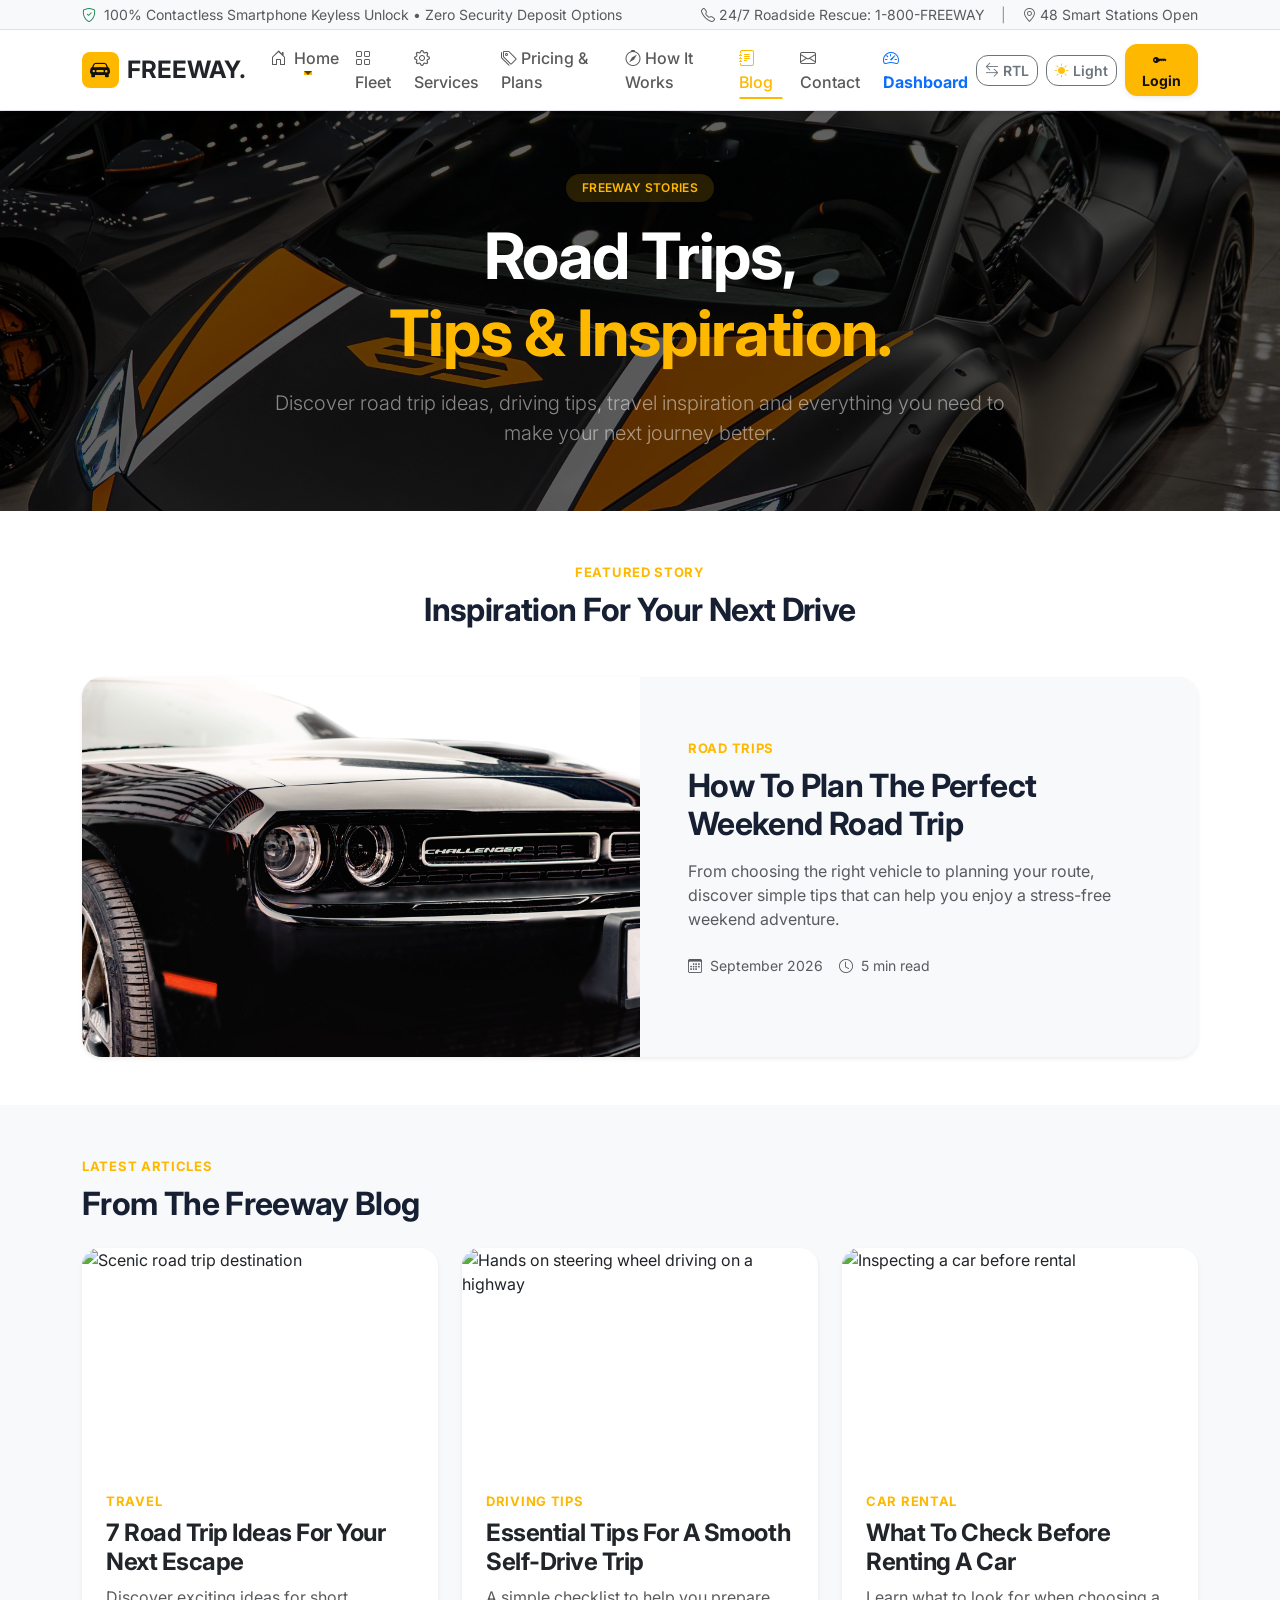
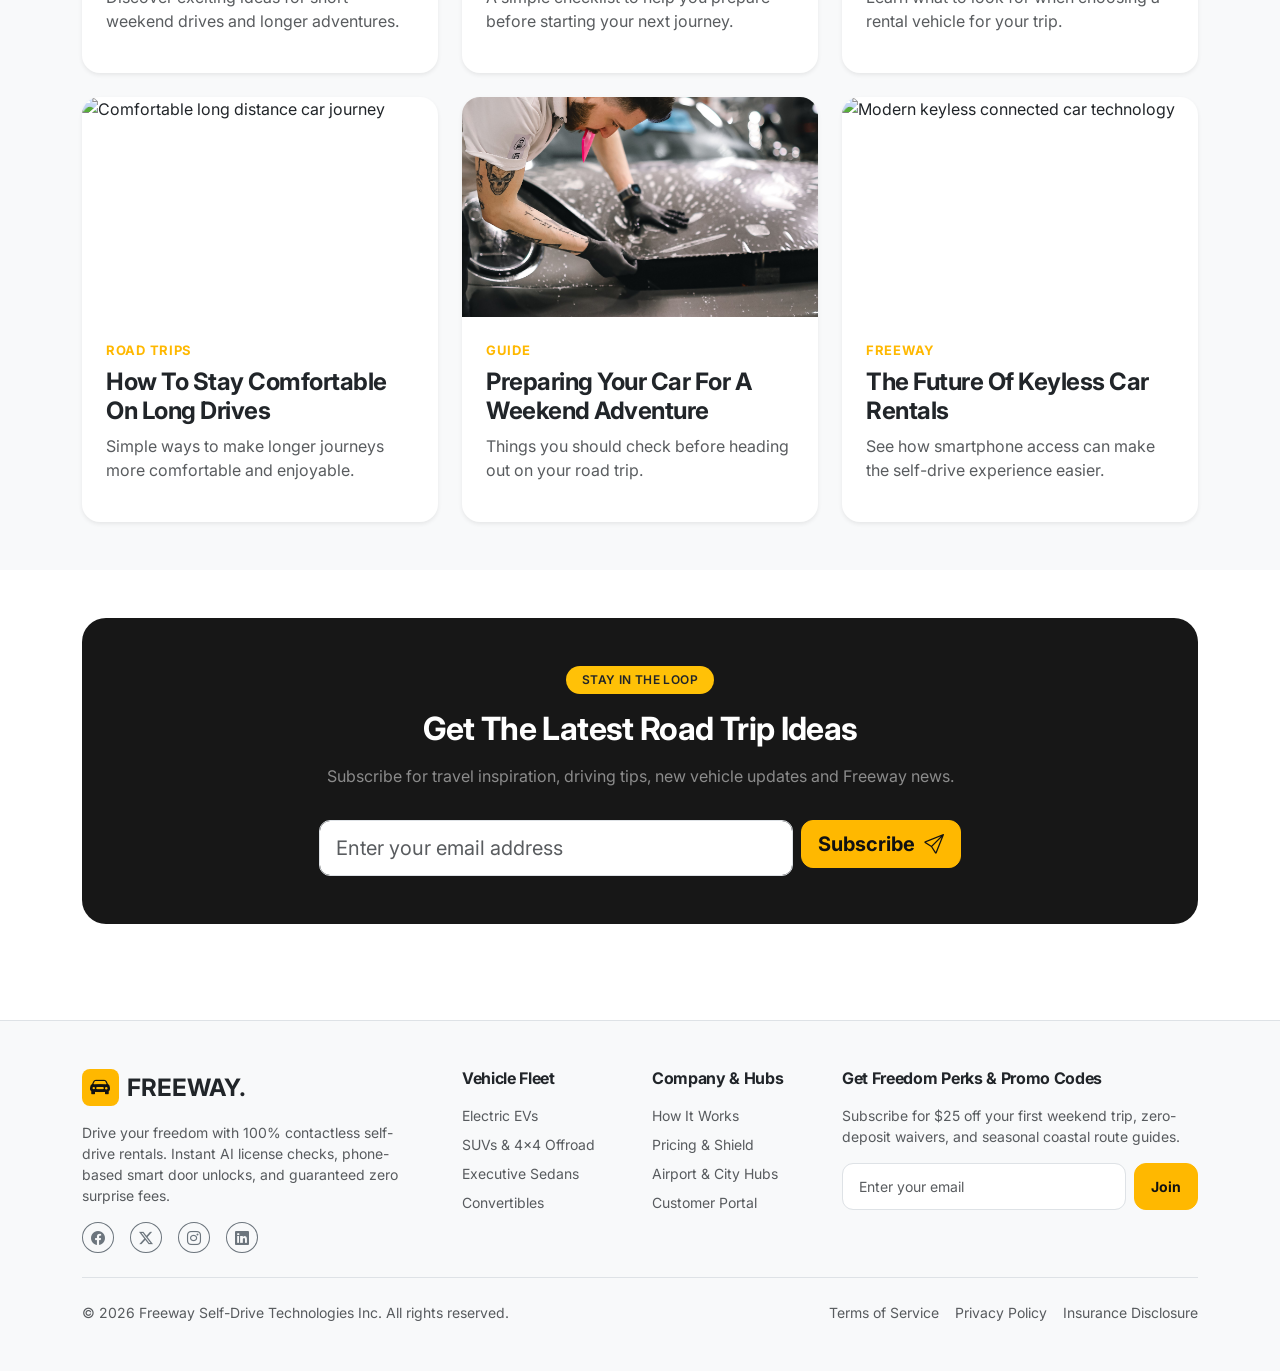
==== blog.html @ f34a93a7 "Update website" ====
<!DOCTYPE html>
<html lang="en" data-bs-theme="light">

<head>

  <meta charset="UTF-8">
  <meta name="viewport" content="width=device-width, initial-scale=1.0">

  <title>Blog - Freeway Self-Drive</title>

  <!-- Bootstrap 5.3.3 -->
  <link
    href="https://cdn.jsdelivr.net/npm/bootstrap@5.3.3/dist/css/bootstrap.min.css"
    rel="stylesheet"
  >
<link
  rel="icon"
  type="image/png"
  href="assets/images/favicon.png"
>
  <!-- Bootstrap Icons -->
  <link
    href="https://cdn.jsdelivr.net/npm/bootstrap-icons@1.11.3/font/bootstrap-icons.css"
    rel="stylesheet"
  >

  <!-- Google Font -->
  <link
    href="https://fonts.googleapis.com/css2?family=Inter:wght@400;500;600;700;800&display=swap"
    rel="stylesheet"
  >

  <!-- Same CSS -->
  <link rel="stylesheet" href="styles.css">

  <style>

    body {
      font-family: 'Inter', sans-serif;
    }

    /* ================= BLOG HERO ================= */

    .blog-hero {
      min-height: 400px;
      display: flex;
      align-items: center;
      position: relative;
      overflow: hidden;
    }

    .blog-hero img {
      position: absolute;
      inset: 0;
      width: 100%;
      height: 100%;
      object-fit: cover;
    }

    .blog-hero-overlay {
      position: absolute;
      inset: 0;
      background: rgba(0, 0, 0, 0.62);
    }

    .blog-hero-content {
      position: relative;
      z-index: 2;
    }

    /* ================= BLOG CARD ================= */

    .blog-card {
      border: 0;
      overflow: hidden;
      transition: all 0.3s ease;
      height: 100%;
    }

    .blog-card:hover {
      transform: translateY(-7px);
    }

    .blog-card img {
      width: 100%;
      height: 230px;
      object-fit: cover;
    }

    .blog-category {
      color: #ffb800;
      font-size: 13px;
      font-weight: 700;
      text-transform: uppercase;
      letter-spacing: 0.7px;
    }

    .blog-read {
      color: #ffb800;
      font-weight: 600;
      text-decoration: none;
    }

    .blog-read:hover {
      color: #d99c00;
    }

    /* ================= FEATURED ================= */

    .featured-blog {
      overflow: hidden;
      border-radius: 20px;
    }

    .featured-blog img {
      width: 100%;
      height: 100%;
      min-height: 380px;
      object-fit: cover;
    }

    /* ================= NEWSLETTER ================= */

    .blog-newsletter {
      border-radius: 24px;
      background: #171717;
      overflow: hidden;
    }

    /* ================= DARK MODE ================= */

    [data-bs-theme="dark"] .blog-card {
      background-color: #1c1c1c;
    }

    [data-bs-theme="dark"] .blog-card .card-title {
      color: #fff;
    }

    /* ================= RESPONSIVE ================= */

    @media (max-width: 1024px) {

      .navbar-expand-lg .navbar-toggler {
        display: block !important;
      }

      .navbar-expand-lg .navbar-collapse {
        display: none !important;
      }

      .navbar-expand-lg .navbar-collapse.show {
        display: block !important;
      }

      .navbar-expand-lg .navbar-toggler-icon {
        display: inline-block !important;
      }

    }

    @media (max-width: 767px) {

      .blog-hero {
        min-height: 350px;
      }

      .blog-hero h1 {
        font-size: 2.3rem;
      }

      .featured-blog img {
        min-height: 250px;
      }

    }

  </style>

</head>


<body>


<!-- =====================================================
     HEADER
===================================================== -->

 <header class="sticky-top shadow-sm border-bottom border-body">
      <!-- Top Micro Bar -->
      <div
        class="bg-body-tertiary border-bottom border-body py-1 small text-body-secondary"
      >
        <div
          class="container d-flex justify-content-between align-items-center"
        >
          <div>
            <i class="bi bi-shield-check text-success me-1"></i>
            <span
              >100% Contactless Smartphone Keyless Unlock • Zero Security
              Deposit Options</span
            >
          </div>
          <div class="d-flex align-items-center gap-3">
            <span
              ><i class="bi bi-telephone me-1"></i>24/7 Roadside Rescue:
              1-800-FREEWAY</span
            >
            <span class="d-none d-md-inline text-body-tertiary">|</span>
            <span class="d-none d-md-inline"
              ><i class="bi bi-geo-alt me-1"></i>48 Smart Stations Open</span
            >
          </div>
        </div>
      </div>

      <!-- Main Navigation Bar -->
      <nav class="navbar navbar-expand-lg bg-body">
        <div class="container">
          <!-- Brand Logo -->
          <a
            class="navbar-brand d-flex align-items-center fw-bold fs-4 text-body"
            href="index.html"
          >
            <span class="badge bg-freeway me-2 p-2 rounded-3">
              <i class="bi bi-car-front-fill fs-5"></i>
            </span>
            <span>FREEWAY<span class="text-freeway">.</span></span>
          </a>

          <!-- Mobile Toggler -->
          <button
            class="navbar-toggler border-0 shadow-none"
            type="button"
            data-bs-toggle="collapse"
            data-bs-target="#navbarMain"
          >
            <span class="navbar-toggler-icon"></span>
          </button>

          <!-- Navbar Links & Controls -->
          <div class="collapse navbar-collapse" id="navbarMain">
            <ul class="navbar-nav mx-auto mb-2 mb-lg-0 fw-medium">
              <li class="nav-item dropdown">
  <a
    class="nav-link dropdown-toggle active"
    href="#"
    id="homeDropdown"
    role="button"
    data-bs-toggle="dropdown"
    aria-expanded="false"
  >
    <i class="bi bi-house-door me-1"></i>
    Home
  </a>

  <ul class="dropdown-menu border-0 shadow-sm" aria-labelledby="homeDropdown">

    <li>
      <a class="dropdown-item active" href="index.html">
        <i class="bi bi-house-door me-2"></i>
        Home 1
      </a>
    </li>

    <li>
      <a class="dropdown-item" href="index2.html">
        <i class="bi bi-house-door-fill me-2"></i>
        Home 2
      </a>
    </li>

  </ul>
</li>
              <li class="nav-item">
                <a class="nav-link" href="fleet.html">
                  <i class="bi bi-grid me-1"></i>Fleet
                </a>
              </li>
              <!-- SERVICES -->
          <li class="nav-item">

            <a
              class="nav-link active"
              href="services.html"
            >
              <i class="bi bi-gear me-1"></i>
              Services
            </a>

          </li>
              <li class="nav-item">
                <a class="nav-link" href="pricing.html">
                  <i class="bi bi-tags me-1"></i>Pricing & Plans
                </a>
              </li>
              <li class="nav-item">
                <a class="nav-link" href="how-it-works.html">
                  <i class="bi bi-compass me-1"></i>How It Works
                </a>
              </li>
                         <!-- BLOG -->

          <li class="nav-item">

            <a
              class="nav-link active"
              href="blog.html"
            >

              <i class="bi bi-journal-text me-1"></i>

              Blog

            </a>

          </li>
              
             <!-- CONTACT -->

          <li class="nav-item">

            <a
              class="nav-link active"
              href="contact.html"
            >

              <i class="bi bi-envelope me-1"></i>

              Contact

            </a>

          </li>
           
              <li class="nav-item">
                <a class="nav-link text-primary fw-bold" href="dashboard.html">
                  <i class="bi bi-speedometer2 me-1"></i>Dashboard
                </a>
              </li>
            </ul>

            <!-- Nav Actions: RTL Toggle, Dark Mode Toggle, Account / Login -->
            <div class="d-flex align-items-center gap-2 mt-2 mt-lg-0">
              <!-- RTL Toggle Button -->
              <button
                id="rtlToggleBtn"
                class="btn btn-outline-secondary btn-sm d-flex align-items-center"
                title="Toggle Right-to-Left Layout"
              >
                <i class="bi bi-arrow-left-right me-1"></i>
                <span id="rtlLabel" class="fw-semibold">RTL</span>
              </button>

              <!-- Dark Mode Toggle Button -->
              <button
                id="themeToggleBtn"
                class="btn btn-outline-secondary btn-sm d-flex align-items-center"
                title="Toggle Dark / Light Theme"
              >
                <i id="themeIcon" class="bi bi-sun-fill text-warning me-1"></i>
                <span id="themeLabel" class="fw-semibold">Light</span>
              </button>

              <!-- Login / Account Dropdown -->
           

              <!-- Instant Book CTA -->
              <a
                href="login.html"
                class="btn btn-freeway btn-sm px-3 shadow-sm d-none d-xl-inline-block"
              >
                <i class="bi bi-key-fill me-1"></i>Login
              </a>
            </div>
          </div>
        </div>
      </nav>
    </header>



<!-- =====================================================
     BLOG HERO
===================================================== -->

<section class="blog-hero">

  <img
    src="assets/images/ki (1).jpg"
    alt="Freeway road trip"
  >

  <div class="blog-hero-overlay"></div>


  <div class="container blog-hero-content">

    <div class="row justify-content-center text-center">

      <div class="col-lg-8">


        <span
          class="badge px-3 py-2 rounded-pill fw-semibold mb-3"
          style="
            background:rgba(255,184,0,0.15);
            color:#ffb800;
          "
        >

          FREEWAY STORIES

        </span>


        <h1 class="display-3 fw-bold text-white mb-3">

          Road Trips,
          <br>

          <span style="color:#ffb800;">
            Tips & Inspiration.
          </span>

        </h1>


        <p class="lead text-white-50 mb-0">

          Discover road trip ideas, driving tips,
          travel inspiration and everything you need
          to make your next journey better.

        </p>

      </div>

    </div>

  </div>

</section>



<!-- =====================================================
     FEATURED ARTICLE
===================================================== -->

<section class="py-5 bg-body">

  <div class="container">

    <div class="text-center mb-5">

      <span class="blog-category">
        FEATURED STORY
      </span>

      <h2 class="fw-bold mt-2">
        Inspiration For Your Next Drive
      </h2>

    </div>


    <div class="featured-blog shadow-sm bg-body-tertiary">

      <div class="row g-0 align-items-center">


        <div class="col-lg-6">

          <img
            src="assets/images/blog (3).jpg"
            alt="Road trip"
          >

        </div>


        <div class="col-lg-6">

          <div class="p-4 p-md-5">

            <span class="blog-category">
              ROAD TRIPS
            </span>


            <h2 class="fw-bold mt-2 mb-3">

              How To Plan The Perfect
              Weekend Road Trip

            </h2>


            <p class="text-body-secondary mb-4">

              From choosing the right vehicle to planning
              your route, discover simple tips that can help
              you enjoy a stress-free weekend adventure.

            </p>


            <div class="d-flex align-items-center gap-3 mb-4">

              <span class="text-body-secondary small">
                <i class="bi bi-calendar3 me-1"></i>
                September 2026
              </span>

              <span class="text-body-secondary small">
                <i class="bi bi-clock me-1"></i>
                5 min read
              </span>

            </div>


           

          </div>

        </div>

      </div>

    </div>

  </div>

</section>



<!-- =====================================================
     BLOG ARTICLES
===================================================== -->

<section class="py-5 bg-body-tertiary">
  <div class="container">

    <div class="d-flex justify-content-between align-items-end mb-4">
      <div>
        <span class="blog-category">
          LATEST ARTICLES
        </span>
        <h2 class="fw-bold mt-2 mb-0">
          From The Freeway Blog
        </h2>
      </div>
    </div>

    <div class="row g-4">

      <!-- ARTICLE 1: Road Trip Ideas -->
      <div class="col-md-6 col-lg-4">
        <article class="card blog-card shadow-sm h-100 border-0">
          <img
            src="https://images.unsplash.com/photo-1469854523086-cc02fe5d8800?auto=format&fit=crop&w=800&h=500&q=80"
            alt="Scenic road trip destination"
            class="card-img-top"
            style="height: 220px; object-fit: cover;"
          >
          <div class="card-body p-4 d-flex flex-column">
            <span class="blog-category">
              TRAVEL
            </span>
            <h4 class="card-title fw-bold mt-2">
              7 Road Trip Ideas For Your Next Escape
            </h4>
            <p class="text-body-secondary flex-grow-1">
              Discover exciting ideas for short weekend drives and longer adventures.
            </p>
            <!-- <a href="#" class="blog-read">
              Read Article
              <i class="bi bi-arrow-right ms-1"></i>
            </a> -->
          </div>
        </article>
      </div>

      <!-- ARTICLE 2: Driving Tips -->
      <div class="col-md-6 col-lg-4">
        <article class="card blog-card shadow-sm h-100 border-0">
          <img
            src="https://images.unsplash.com/photo-1449965408869-eaa3f722e40d?auto=format&fit=crop&w=800&h=500&q=80"
            alt="Hands on steering wheel driving on a highway"
            class="card-img-top"
            style="height: 220px; object-fit: cover;"
          >
          <div class="card-body p-4 d-flex flex-column">
            <span class="blog-category">
              DRIVING TIPS
            </span>
            <h4 class="card-title fw-bold mt-2">
              Essential Tips For A Smooth Self-Drive Trip
            </h4>
            <p class="text-body-secondary flex-grow-1">
              A simple checklist to help you prepare before starting your next journey.
            </p>
           
          </div>
        </article>
      </div>

      <!-- ARTICLE 3: Car Rental Checklist -->
      <div class="col-md-6 col-lg-4">
        <article class="card blog-card shadow-sm h-100 border-0">
          <img
            src="https://images.unsplash.com/photo-1563720223185-11003d516935?auto=format&fit=crop&w=800&h=500&q=80"
            alt="Inspecting a car before rental"
            class="card-img-top"
            style="height: 220px; object-fit: cover;"
          >
          <div class="card-body p-4 d-flex flex-column">
            <span class="blog-category">
              CAR RENTAL
            </span>
            <h4 class="card-title fw-bold mt-2">
              What To Check Before Renting A Car
            </h4>
            <p class="text-body-secondary flex-grow-1">
              Learn what to look for when choosing a rental vehicle for your trip.
            </p>
           
          </div>
        </article>
      </div>

      <!-- ARTICLE 4: Long Drive Comfort -->
      <div class="col-md-6 col-lg-4">
        <article class="card blog-card shadow-sm h-100 border-0">
          <img
            src="https://images.unsplash.com/photo-1506015391300-4802dc74de2e?auto=format&fit=crop&w=800&h=500&q=80"
            alt="Comfortable long distance car journey"
            class="card-img-top"
            style="height: 220px; object-fit: cover;"
          >
          <div class="card-body p-4 d-flex flex-column">
            <span class="blog-category">
              ROAD TRIPS
            </span>
            <h4 class="card-title fw-bold mt-2">
              How To Stay Comfortable On Long Drives
            </h4>
            <p class="text-body-secondary flex-grow-1">
              Simple ways to make longer journeys more comfortable and enjoyable.
            </p>
           
          </div>
        </article>
      </div>

      <!-- ARTICLE 5: Weekend Adventure Prep -->
      <div class="col-md-6 col-lg-4">
        <article class="card blog-card shadow-sm h-100 border-0">
          <img
            src="assets/images/car pre (2).jpg"
            alt="Preparing and packing car for road trip"
            class="card-img-top"
            style="height: 220px; object-fit: cover;"
          >
          <div class="card-body p-4 d-flex flex-column">
            <span class="blog-category">
              GUIDE
            </span>
            <h4 class="card-title fw-bold mt-2">
              Preparing Your Car For A Weekend Adventure
            </h4>
            <p class="text-body-secondary flex-grow-1">
              Things you should check before heading out on your road trip.
            </p>
            
          </div>
        </article>
      </div>

      <!-- ARTICLE 6: Keyless Smartphone Unlock -->
      <div class="col-md-6 col-lg-4">
        <article class="card blog-card shadow-sm h-100 border-0">
          <img
            src="https://images.unsplash.com/photo-1558981806-ec527fa84c39?auto=format&fit=crop&w=800&h=500&q=80"
            alt="Modern keyless connected car technology"
            class="card-img-top"
            style="height: 220px; object-fit: cover;"
          >
          <div class="card-body p-4 d-flex flex-column">
            <span class="blog-category">
              FREEWAY
            </span>
            <h4 class="card-title fw-bold mt-2">
              The Future Of Keyless Car Rentals
            </h4>
            <p class="text-body-secondary flex-grow-1">
              See how smartphone access can make the self-drive experience easier.
            </p>
          
          </div>
        </article>
      </div>

    </div>
  </div>
</section>



<!-- =====================================================
     NEWSLETTER
===================================================== -->

<section class="py-5 bg-body">

  <div class="container">

    <div class="blog-newsletter p-4 p-md-5 text-center">

      <span
        class="badge bg-warning text-dark px-3 py-2 rounded-pill fw-semibold mb-3"
      >
        STAY IN THE LOOP
      </span>


      <h2 class="fw-bold text-white mb-3">

        Get The Latest Road Trip Ideas

      </h2>


      <p class="text-white-50 mx-auto mb-4"
         style="max-width:650px;">

        Subscribe for travel inspiration, driving tips,
        new vehicle updates and Freeway news.

      </p>


      <form
        class="row g-2 justify-content-center"
        style="max-width:650px; margin:auto;"
      >

        <div class="col-md">

          <input
            type="email"
            class="form-control form-control-lg"
            placeholder="Enter your email address"
            required
          >

        </div>


        <div class="col-md-auto">

          <button
            type="submit"
            class="btn btn-freeway btn-lg w-100"
          >

            Subscribe

            <i class="bi bi-send ms-1"></i>

          </button>

        </div>

      </form>

    </div>

  </div>

</section>



<!-- =====================================================
     FOOTER
===================================================== -->

 <footer class="bg-body-tertiary text-body border-top border-body py-5 mt-5">
      <div class="container">
        <div class="row g-4">
          <div class="col-lg-4">
            <a
              class="d-flex align-items-center fw-bold fs-4 text-body text-decoration-none mb-3"
              href="index.html"
            >
              <span class="badge bg-freeway me-2 p-2 rounded-3">
                <i class="bi bi-car-front-fill fs-5"></i>
              </span>
              <span>FREEWAY<span class="text-freeway">.</span></span>
            </a>
            <p class="small text-body-secondary pe-lg-4">
              Drive your freedom with 100% contactless self-drive rentals.
              Instant AI license checks, phone-based smart door unlocks, and
              guaranteed zero surprise fees.
            </p>
            <div class="d-flex gap-3">
              <a
                href="#"
                class="btn btn-sm btn-outline-secondary rounded-circle"
                ><i class="bi bi-facebook"></i
              ></a>
              <a
                href="#"
                class="btn btn-sm btn-outline-secondary rounded-circle"
                ><i class="bi bi-twitter-x"></i
              ></a>
              <a
                href="#"
                class="btn btn-sm btn-outline-secondary rounded-circle"
                ><i class="bi bi-instagram"></i
              ></a>
              <a
                href="#"
                class="btn btn-sm btn-outline-secondary rounded-circle"
                ><i class="bi bi-linkedin"></i
              ></a>
            </div>
          </div>

          <div class="col-6 col-md-3 col-lg-2">
            <h6 class="fw-bold text-body mb-3">Vehicle Fleet</h6>
            <ul
              class="list-unstyled small text-body-secondary d-flex flex-column gap-2"
            >
              <li>
                <a
                  href="fleet.html?category=Electric"
                  class="text-body-secondary text-decoration-none"
                  >Electric EVs</a
                >
              </li>
              <li>
                <a
                  href="fleet.html?category=SUV"
                  class="text-body-secondary text-decoration-none"
                  >SUVs & 4x4 Offroad</a
                >
              </li>
              <li>
                <a
                  href="fleet.html?category=Sedan"
                  class="text-body-secondary text-decoration-none"
                  >Executive Sedans</a
                >
              </li>
              <li>
                <a
                  href="fleet.html?category=Convertible"
                  class="text-body-secondary text-decoration-none"
                  >Convertibles</a
                >
              </li>
            </ul>
          </div>

          <div class="col-6 col-md-3 col-lg-2">
            <h6 class="fw-bold text-body mb-3">Company & Hubs</h6>
            <ul
              class="list-unstyled small text-body-secondary d-flex flex-column gap-2"
            >
              <li>
                <a
                  href="how-it-works.html"
                  class="text-body-secondary text-decoration-none"
                  >How It Works</a
                >
              </li>
              <li>
                <a
                  href="pricing.html"
                  class="text-body-secondary text-decoration-none"
                  >Pricing & Shield</a
                >
              </li>
              <li>
                <a
                  href="locations.html"
                  class="text-body-secondary text-decoration-none"
                  >Airport & City Hubs</a
                >
              </li>
              <li>
                <a
                  href="dashboard.html"
                  class="text-body-secondary text-decoration-none"
                  >Customer Portal</a
                >
              </li>
            </ul>
          </div>

          <div class="col-md-6 col-lg-4">
            <h6 class="fw-bold text-body mb-3">
              Get Freedom Perks & Promo Codes
            </h6>
            <p class="small text-body-secondary">
              Subscribe for $25 off your first weekend trip, zero-deposit
              waivers, and seasonal coastal route guides.
            </p>
            <form
              class="d-flex gap-2"
              onsubmit="
                event.preventDefault();
                showToast(
                  'Subscribed! $25 promo code sent to your email.',
                  'success',
                );
              "
            >
              <input
                type="email"
                class="form-control form-control-sm bg-body text-body border-body"
                placeholder="Enter your email"
                required
              />
              <button type="submit" class="btn btn-freeway btn-sm px-3">
                Join
              </button>
            </form>
          </div>
        </div>

        <div
          class="d-flex flex-wrap justify-content-between align-items-center pt-4 mt-4 border-top border-body small text-body-secondary"
        >
          <div>
            &copy; 2026 Freeway Self-Drive Technologies Inc. All rights
            reserved.
          </div>
          <div class="d-flex gap-3 mt-2 mt-sm-0">
            <a href="#" class="text-body-secondary text-decoration-none"
              >Terms of Service</a
            >
            <a href="#" class="text-body-secondary text-decoration-none"
              >Privacy Policy</a
            >
            <a href="#" class="text-body-secondary text-decoration-none"
              >Insurance Disclosure</a
            >
          </div>
        </div>
      </div>
    </footer>



<!-- =====================================================
     BOOTSTRAP JS
===================================================== -->

<script
  src="https://cdn.jsdelivr.net/npm/bootstrap@5.3.3/dist/js/bootstrap.bundle.min.js"
></script>


<!-- SAME JS -->

<script src="app.js"></script>


</body>

</html>
---- styles.css ----
/* =========================================================
   FREEWAY - GLOBAL PREMIUM WEBSITE STYLE
========================================================= */

:root {
    --freeway-yellow: #ffb800;
    --freeway-yellow-dark: #e5a600;

    --freeway-dark: #111827;
    --freeway-dark-2: #172033;

    --freeway-gray: #667085;
    --freeway-light: #f6f7f9;

    --freeway-radius: 18px;
    --freeway-transition: all .3s ease;
}


/* =========================================================
   BODY
========================================================= */

body {
    font-family: inherit;
    background: #ffffff;
    color: #172033;
    overflow-x: hidden;
}


/* =========================================================
   HEADINGS
========================================================= */

h1,
h2,
h3,
h4,
h5,
h6 {
    letter-spacing: -0.02em;
}


/* =========================================================
   GLOBAL LINKS
========================================================= */

a {
    transition: var(--freeway-transition);
}


/* =========================================================
   BUTTONS
========================================================= */

.btn {
    border-radius: 12px;
    font-weight: 600;
    transition: var(--freeway-transition);
}

.btn-freeway {
    background: var(--freeway-yellow) !important;
    color: #111111 !important;
    border: 1px solid var(--freeway-yellow) !important;
    font-weight: 700 !important;
}

.btn-freeway i {
    color: #111111 !important;
}

.btn-freeway:hover {
    background: var(--freeway-yellow-dark) !important;
    border-color: var(--freeway-yellow-dark) !important;
    color: #111111 !important;
    transform: translateY(-2px);
    box-shadow: 0 10px 25px rgba(255, 184, 0, .25) !important;
}


/* =========================================================
   NAVBAR
========================================================= */

.navbar {
    transition: var(--freeway-transition);
}

.navbar .nav-link {
    font-weight: 500;
    position: relative;
}

.navbar .nav-link::after {
    content: "";
    position: absolute;
    left: 50%;
    bottom: 3px;

    width: 0;
    height: 2px;

    background: var(--freeway-yellow);

    transform: translateX(-50%);
    transition: width .3s ease;
}

.navbar .nav-link:hover::after,
.navbar .nav-link.active::after {
    width: 70%;
}

.navbar .nav-link:hover,
.navbar .nav-link.active {
    color: var(--freeway-yellow) !important;
}


/* =========================================================
   HERO
========================================================= */

.hero-banner,
.page-header-banner {
    position: relative;
    overflow: hidden;
}

.hero-banner::after,
.page-header-banner::after {
    content: "";
    position: absolute;

    width: 350px;
    height: 350px;

    border-radius: 50%;

    background: rgba(255, 184, 0, .08);

    top: -180px;
    right: -100px;

    pointer-events: none;
}


/* =========================================================
   PAGE HEADER
========================================================= */

.page-header-banner {
    padding-top: 80px !important;
    padding-bottom: 80px !important;
}

.page-header-banner h1 {
    position: relative;
    z-index: 2;
}

.page-header-banner p {
    position: relative;
    z-index: 2;
}


/* =========================================================
   SECTION SPACING
========================================================= */

section {
    position: relative;
}

.container {
    position: relative;
}


/* =========================================================
   PREMIUM CARDS
========================================================= */

.card {
    border-radius: var(--freeway-radius);
    transition: var(--freeway-transition);
}

.hover-lift {
    transition: var(--freeway-transition);
}

.hover-lift:hover {
    transform: translateY(-8px);
    box-shadow:
        0 18px 40px rgba(0, 0, 0, .10) !important;
}


/* =========================================================
   VEHICLE / PRODUCT CARDS
========================================================= */

.vehicle-card,
.car-card,
.product-card {
    overflow: hidden;
    border-radius: 18px;
}

.vehicle-card img,
.car-card img,
.product-card img {
    transition: transform .5s ease;
}

.vehicle-card:hover img,
.car-card:hover img,
.product-card:hover img {
    transform: scale(1.06);
}


/* =========================================================
   IMAGE CONTAINERS
========================================================= */

.image-wrapper {
    overflow: hidden;
    border-radius: 18px;
}

.image-wrapper img {
    transition: transform .5s ease;
}

.image-wrapper:hover img {
    transform: scale(1.04);
}


/* =========================================================
   BADGES
========================================================= */

.badge {
    letter-spacing: .03em;
}

.bg-freeway {
    background: var(--freeway-yellow) !important;
    color: #111111 !important;
}


/* =========================================================
   FORM CONTROLS
========================================================= */

.form-control,
.form-select {
    border-radius: 11px;
    padding: .75rem 1rem;

    transition: var(--freeway-transition);
}

.form-control:focus,
.form-select:focus {
    border-color: var(--freeway-yellow) !important;

    box-shadow:
        0 0 0 .2rem rgba(255, 184, 0, .15) !important;
}


/* =========================================================
   TABLES
========================================================= */

.table {
    border-radius: 14px;
    overflow: hidden;
}

.table tbody tr {
    transition: background .2s ease;
}

.table tbody tr:hover {
    background: rgba(255, 184, 0, .06);
}


/* =========================================================
   ICON CIRCLES
========================================================= */

.icon-circle {
    width: 55px;
    height: 55px;

    border-radius: 50%;

    display: flex;
    align-items: center;
    justify-content: center;

    background: rgba(255, 184, 0, .12);

    color: var(--freeway-yellow);

    font-size: 1.4rem;

    transition: var(--freeway-transition);
}

.card:hover .icon-circle {
    background: var(--freeway-yellow);
    color: #111111;
    transform: rotate(-5deg) scale(1.05);
}


/* =========================================================
   PRICING CARDS
========================================================= */

.pricing-card {
    transition: var(--freeway-transition);
    border-radius: 20px;
}

.pricing-card:hover {
    transform: translateY(-8px);
    box-shadow:
        0 20px 45px rgba(0, 0, 0, .12);
}

.pricing-card.featured {
    border: 2px solid var(--freeway-yellow) !important;
    position: relative;
}


/* =========================================================
   CTA SECTIONS
========================================================= */

.cta-section {
    position: relative;
    overflow: hidden;
    border-radius: 24px;
}

.cta-section::before {
    content: "";

    position: absolute;

    width: 300px;
    height: 300px;

    border-radius: 50%;

    background: rgba(255, 184, 0, .12);

    right: -100px;
    top: -120px;
}


/* =========================================================
   FOOTER
========================================================= */

footer {
    position: relative;
}

footer a {
    transition: var(--freeway-transition);
}

footer a:hover {
    color: var(--freeway-yellow) !important;
    padding-left: 3px;
}


/* =========================================================
   SCROLL REVEAL
========================================================= */

.reveal {
    opacity: 0;
    transform: translateY(25px);
    transition:
        opacity .7s ease,
        transform .7s ease;
}

.reveal.show {
    opacity: 1;
    transform: translateY(0);
}


/* =========================================================
   SIMPLE FADE ANIMATION
========================================================= */

.fade-up {
    animation: fadeUp .7s ease both;
}

@keyframes fadeUp {

    from {
        opacity: 0;
        transform: translateY(20px);
    }

    to {
        opacity: 1;
        transform: translateY(0);
    }

}


/* =========================================================
   DARK MODE
========================================================= */

[data-bs-theme="dark"] body,
.dark-mode body,
body.dark,
[data-theme="dark"] body {
    background: #0b0f14;
    color: #f5f7fa;
}


/* Cards */

[data-bs-theme="dark"] .card,
.dark-mode .card,
body.dark .card,
[data-theme="dark"] .card {
    background: #171c23;
    border-color: #303741;
    color: #ffffff;
}


/* Card text */

[data-bs-theme="dark"] .card .text-muted,
.dark-mode .card .text-muted,
body.dark .card .text-muted,
[data-theme="dark"] .card .text-muted {
    color: #aeb6c1 !important;
}


/* Secondary text */

[data-bs-theme="dark"] .text-body-secondary,
.dark-mode .text-body-secondary,
body.dark .text-body-secondary,
[data-theme="dark"] .text-body-secondary {
    color: #b8c0ca !important;
}


/* Form */

[data-bs-theme="dark"] .form-control,
[data-bs-theme="dark"] .form-select,
.dark-mode .form-control,
.dark-mode .form-select,
body.dark .form-control,
body.dark .form-select,
[data-theme="dark"] .form-control,
[data-theme="dark"] .form-select {

    background: #11161c !important;
    color: #ffffff !important;
    border-color: #3b434d !important;
}


/* Input placeholder */

[data-bs-theme="dark"] .form-control::placeholder,
.dark-mode .form-control::placeholder,
body.dark .form-control::placeholder,
[data-theme="dark"] .form-control::placeholder {
    color: #89929d !important;
}


/* Dark hover cards */

[data-bs-theme="dark"] .hover-lift:hover,
.dark-mode .hover-lift:hover,
body.dark .hover-lift:hover,
[data-theme="dark"] .hover-lift:hover {

    box-shadow:
        0 20px 45px rgba(0,0,0,.4) !important;
}


/* Dark table */

[data-bs-theme="dark"] .table,
.dark-mode .table,
body.dark .table,
[data-theme="dark"] .table {

    --bs-table-bg: #171c23;
    --bs-table-color: #ffffff;
}


/* =========================================================
   SCROLLBAR
========================================================= */

::-webkit-scrollbar {
    width: 8px;
}

::-webkit-scrollbar-thumb {
    background: #9da3aa;
    border-radius: 20px;
}

::-webkit-scrollbar-thumb:hover {
    background: var(--freeway-yellow);
}


/* =========================================================
   MOBILE
========================================================= */

@media (max-width: 767px) {

    .page-header-banner {
        padding-top: 60px !important;
        padding-bottom: 60px !important;
    }

    .card {
        border-radius: 16px;
    }

    .btn {
        border-radius: 10px;
    }

}


/* =========================================================
   REDUCE MOTION
========================================================= */

@media (prefers-reduced-motion: reduce) {

    *,
    *::before,
    *::after {
        animation-duration: .01ms !important;
        animation-iteration-count: 1 !important;
        transition-duration: .01ms !important;
    }

}

/* =========================================
   FLEET GRID - 360px RESPONSIVE FIX
========================================= */

@media (max-width: 400px) {

  /* Grid row spacing */
  .fleet-grid,
  .fleet-grid .row {
    margin-left: 0 !important;
    margin-right: 0 !important;
  }

  /* Make each vehicle card full width */
  .fleet-grid .col,
  .fleet-grid [class*="col-"] {
    width: 100% !important;
    flex: 0 0 100% !important;
    max-width: 100% !important;
    padding-left: 8px !important;
    padding-right: 8px !important;
  }

  /* Card alignment */
  .fleet-grid .card {
    width: 100% !important;
    margin-left: auto !important;
    margin-right: auto !important;
  }

}
/* =====================================================
   FREEWAY - COMMON PAGE LEFT ALIGNMENT
   Keeps all pages aligned to the same container edge
===================================================== */

/* Main Bootstrap container alignment */
.container {
  width: 100%;
  margin-left: auto;
  margin-right: auto;
}

/* Keep consistent horizontal spacing */
@media (min-width: 1200px) {
  .container {
    max-width: 1140px;
  }
}

@media (min-width: 1400px) {
  .container {
    max-width: 1320px;
  }
}


/* =====================================================
   SECTIONS
===================================================== */

section > .container,
main > .container,
.page-header-banner > .container {
  padding-left: 12px;
  padding-right: 12px;
}


/* =====================================================
   ROW ALIGNMENT
===================================================== */

.container > .row {
  margin-left: -12px;
  margin-right: -12px;
}


/* =====================================================
   REMOVE UNNECESSARY LEFT OFFSETS
===================================================== */

section .container .row {
  transform: none !important;
}


/* =====================================================
   COMMON CONTENT BLOCKS
===================================================== */

.page-header-banner .container,
.services-hero .container,
.fleet-hero .container,
.contact-section .container {
  margin-left: auto;
  margin-right: auto;
}


/* =====================================================
   MOBILE
===================================================== */

@media (max-width: 768px) {

  .container {
    padding-left: 12px;
    padding-right: 12px;
  }

  section > .container,
  main > .container,
  .page-header-banner > .container {
    padding-left: 12px;
    padding-right: 12px;
  }

}


/* =====================================================
   SMALL MOBILE - 360px
===================================================== */

@media (max-width: 400px) {

  .container {
    padding-left: 12px !important;
    padding-right: 12px !important;
  }

  section > .container,
  main > .container,
  .page-header-banner > .container {
    padding-left: 12px !important;
    padding-right: 12px !important;
  }

}
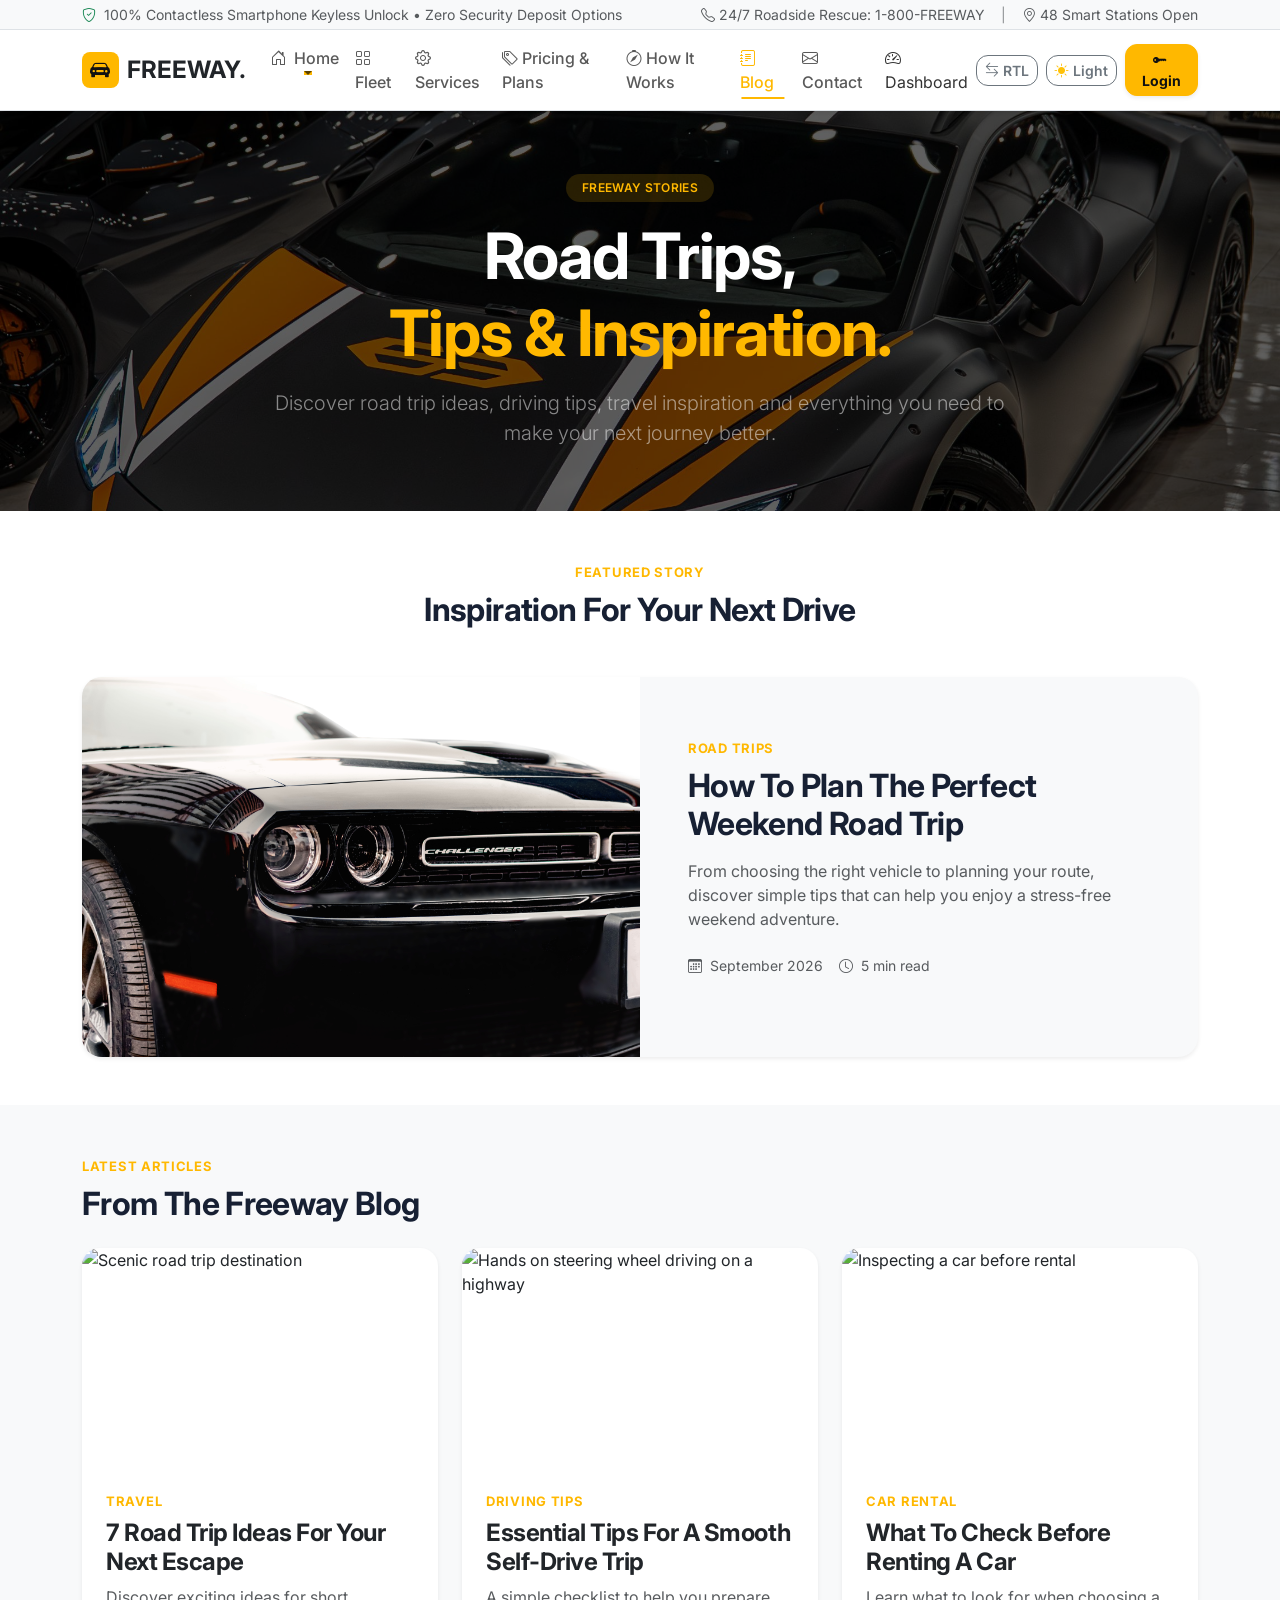
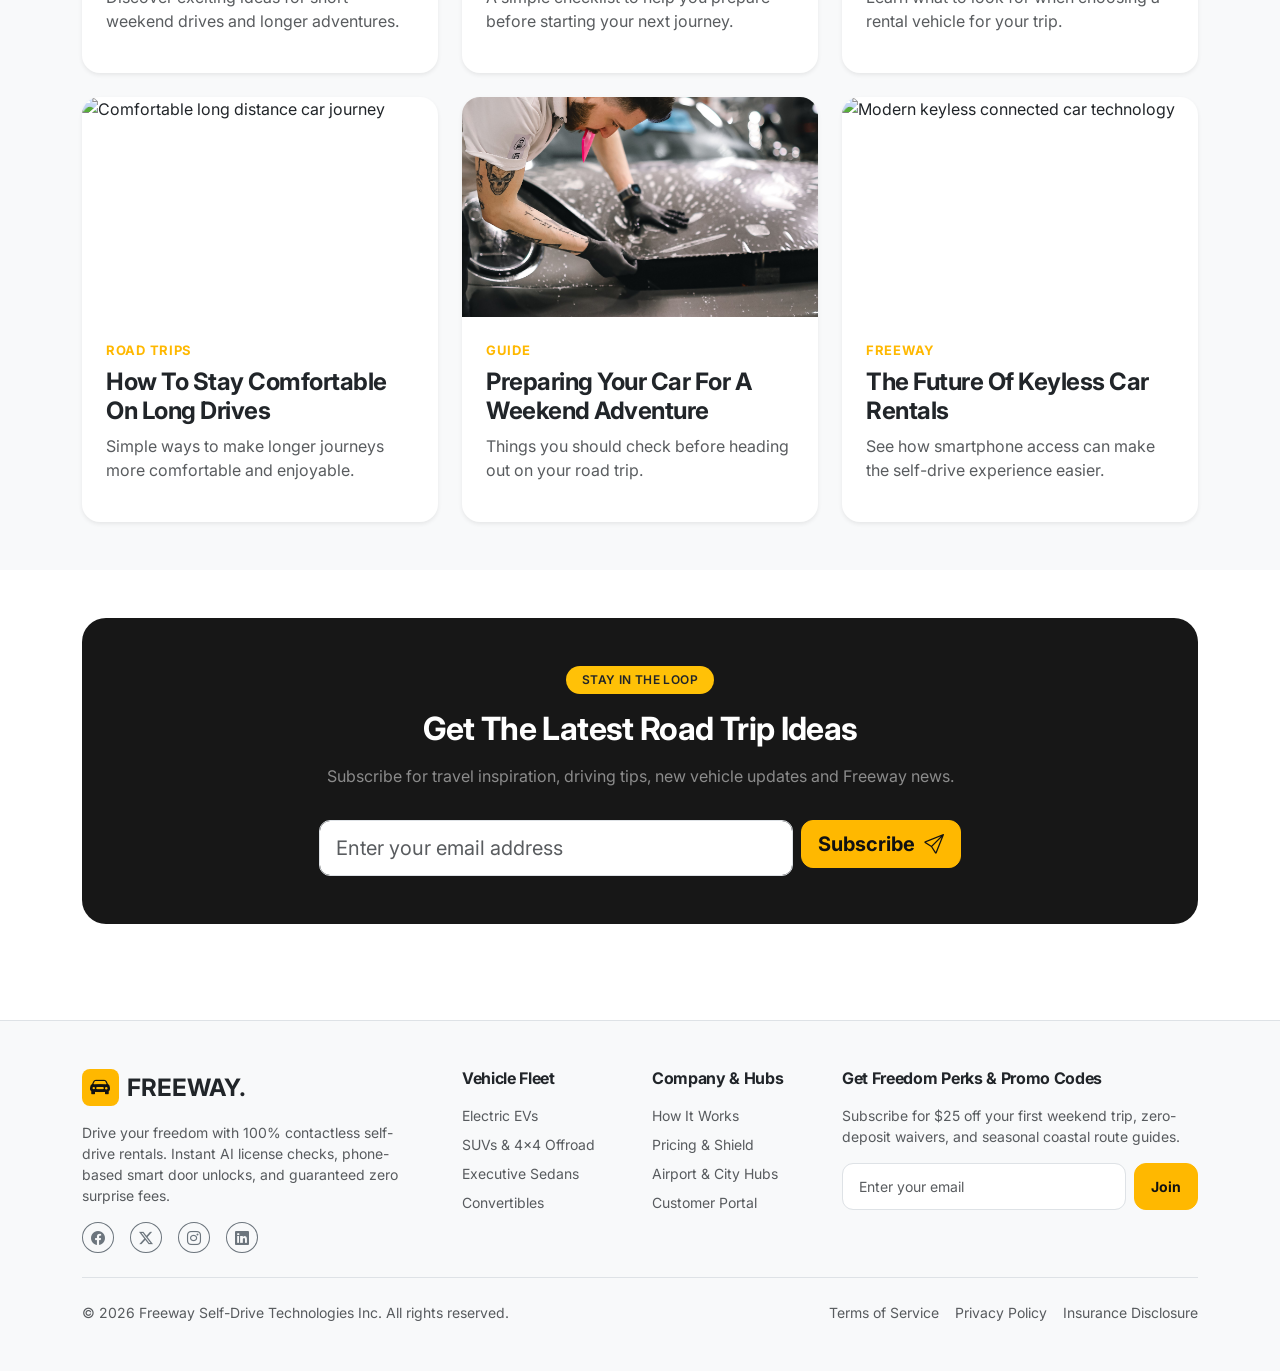
==== commit 0a6a0bad: "Update website" ====
--- a/blog.html
+++ b/blog.html
@@ -334,11 +334,55 @@
 
           </li>
            
-              <li class="nav-item">
-                <a class="nav-link text-primary fw-bold" href="dashboard.html">
-                  <i class="bi bi-speedometer2 me-1"></i>Dashboard
-                </a>
-              </li>
+                   <li class="nav-item">
+    <a class="nav-link dashboard-nav-link" href="dashboard.html">
+        <i class="bi bi-speedometer2 me-1"></i>Dashboard
+    </a>
+</li>
+              <style>
+/* =====================================================
+   DASHBOARD NAVBAR - SAME STYLE AS OTHER NAV ITEMS
+===================================================== */
+
+.dashboard-nav-link {
+    color: #d6d6d6 !important;
+    font-weight: 400 !important;
+    transition: all 0.3s ease;
+}
+
+/* Hover */
+.dashboard-nav-link:hover {
+    color: #ffbd00 !important;
+}
+
+/* Dashboard active page */
+.dashboard-nav-link.active,
+body.dashboard-page .dashboard-nav-link {
+    color: #ffbd00 !important;
+    font-weight: 500 !important;
+}
+
+/* Icon */
+.dashboard-nav-link i {
+    color: inherit;
+}
+
+/* Underline for active Dashboard */
+body.dashboard-page .dashboard-nav-link {
+    position: relative;
+}
+
+body.dashboard-page .dashboard-nav-link::after {
+    content: "";
+    position: absolute;
+    left: 0;
+    right: 0;
+    bottom: -9px;
+    height: 2px;
+    background: #ffbd00;
+    border-radius: 2px;
+}
+</style>
             </ul>
 
             <!-- Nav Actions: RTL Toggle, Dark Mode Toggle, Account / Login -->
--- a/styles.css
+++ b/styles.css
@@ -730,6 +730,138 @@
   }
 
 }
-
-
-
+/* =====================================================
+   DASHBOARD NAVBAR - LIGHT & DARK MODE
+===================================================== */
+
+/* Default Dashboard */
+.dashboard-nav-link {
+    color: #333 !important;
+    font-weight: 500 !important;
+    transition: all 0.3s ease;
+}
+
+/* Dashboard icon */
+.dashboard-nav-link i {
+    color: inherit !important;
+}
+
+/* Hover */
+.dashboard-nav-link:hover {
+    color: #ffb900 !important;
+}
+
+/* Active Dashboard */
+body.dashboard-page .dashboard-nav-link {
+    color: #ffb900 !important;
+    font-weight: 600 !important;
+    position: relative;
+}
+
+/* Active underline */
+body.dashboard-page .dashboard-nav-link::after {
+    content: "";
+    position: absolute;
+    left: 0;
+    right: 0;
+    bottom: -9px;
+    height: 2px;
+    background: #ffb900;
+    border-radius: 2px;
+}
+
+
+/* =====================================================
+   DARK MODE
+===================================================== */
+
+.dark-mode .dashboard-nav-link,
+[data-theme="dark"] .dashboard-nav-link {
+    color: #d6d6d6 !important;
+}
+
+.dark-mode .dashboard-nav-link:hover,
+[data-theme="dark"] .dashboard-nav-link:hover {
+    color: #ffb900 !important;
+}
+
+.dark-mode body.dashboard-page .dashboard-nav-link,
+[data-theme="dark"] body.dashboard-page .dashboard-nav-link {
+    color: #ffb900 !important;
+}
+/* =====================================================
+   DASHBOARD NAVBAR FIX
+===================================================== */
+
+/* LIGHT MODE */
+.navbar .dashboard-nav-link {
+    color: #333333 !important;
+    opacity: 1 !important;
+    visibility: visible !important;
+    font-weight: 400 !important;
+}
+
+.navbar .dashboard-nav-link i {
+    color: #333333 !important;
+}
+
+/* Hover */
+.navbar .dashboard-nav-link:hover {
+    color: #ffb900 !important;
+}
+
+.navbar .dashboard-nav-link:hover i {
+    color: #ffb900 !important;
+}
+
+/* =====================================================
+   ACTIVE DASHBOARD
+===================================================== */
+
+body.dashboard-page .navbar .dashboard-nav-link {
+    color: #ffb900 !important;
+    font-weight: 500 !important;
+}
+
+body.dashboard-page .navbar .dashboard-nav-link i {
+    color: #ffb900 !important;
+}
+
+/* Active underline */
+body.dashboard-page .navbar .dashboard-nav-link::after {
+    content: "";
+    position: absolute;
+    left: 0;
+    right: 0;
+    bottom: -8px;
+    height: 2px;
+    background: #ffb900;
+    border-radius: 2px;
+}
+
+
+/* =====================================================
+   DARK MODE
+===================================================== */
+
+.dark-mode .navbar .dashboard-nav-link,
+[data-theme="dark"] .navbar .dashboard-nav-link {
+    color: #d8d8d8 !important;
+    opacity: 1 !important;
+}
+
+.dark-mode .navbar .dashboard-nav-link i,
+[data-theme="dark"] .navbar .dashboard-nav-link i {
+    color: #d8d8d8 !important;
+}
+
+.dark-mode .navbar .dashboard-nav-link:hover,
+[data-theme="dark"] .navbar .dashboard-nav-link:hover {
+    color: #ffb900 !important;
+}
+
+.dark-mode .navbar .dashboard-nav-link:hover i,
+[data-theme="dark"] .navbar .dashboard-nav-link:hover i {
+    color: #ffb900 !important;
+}
+
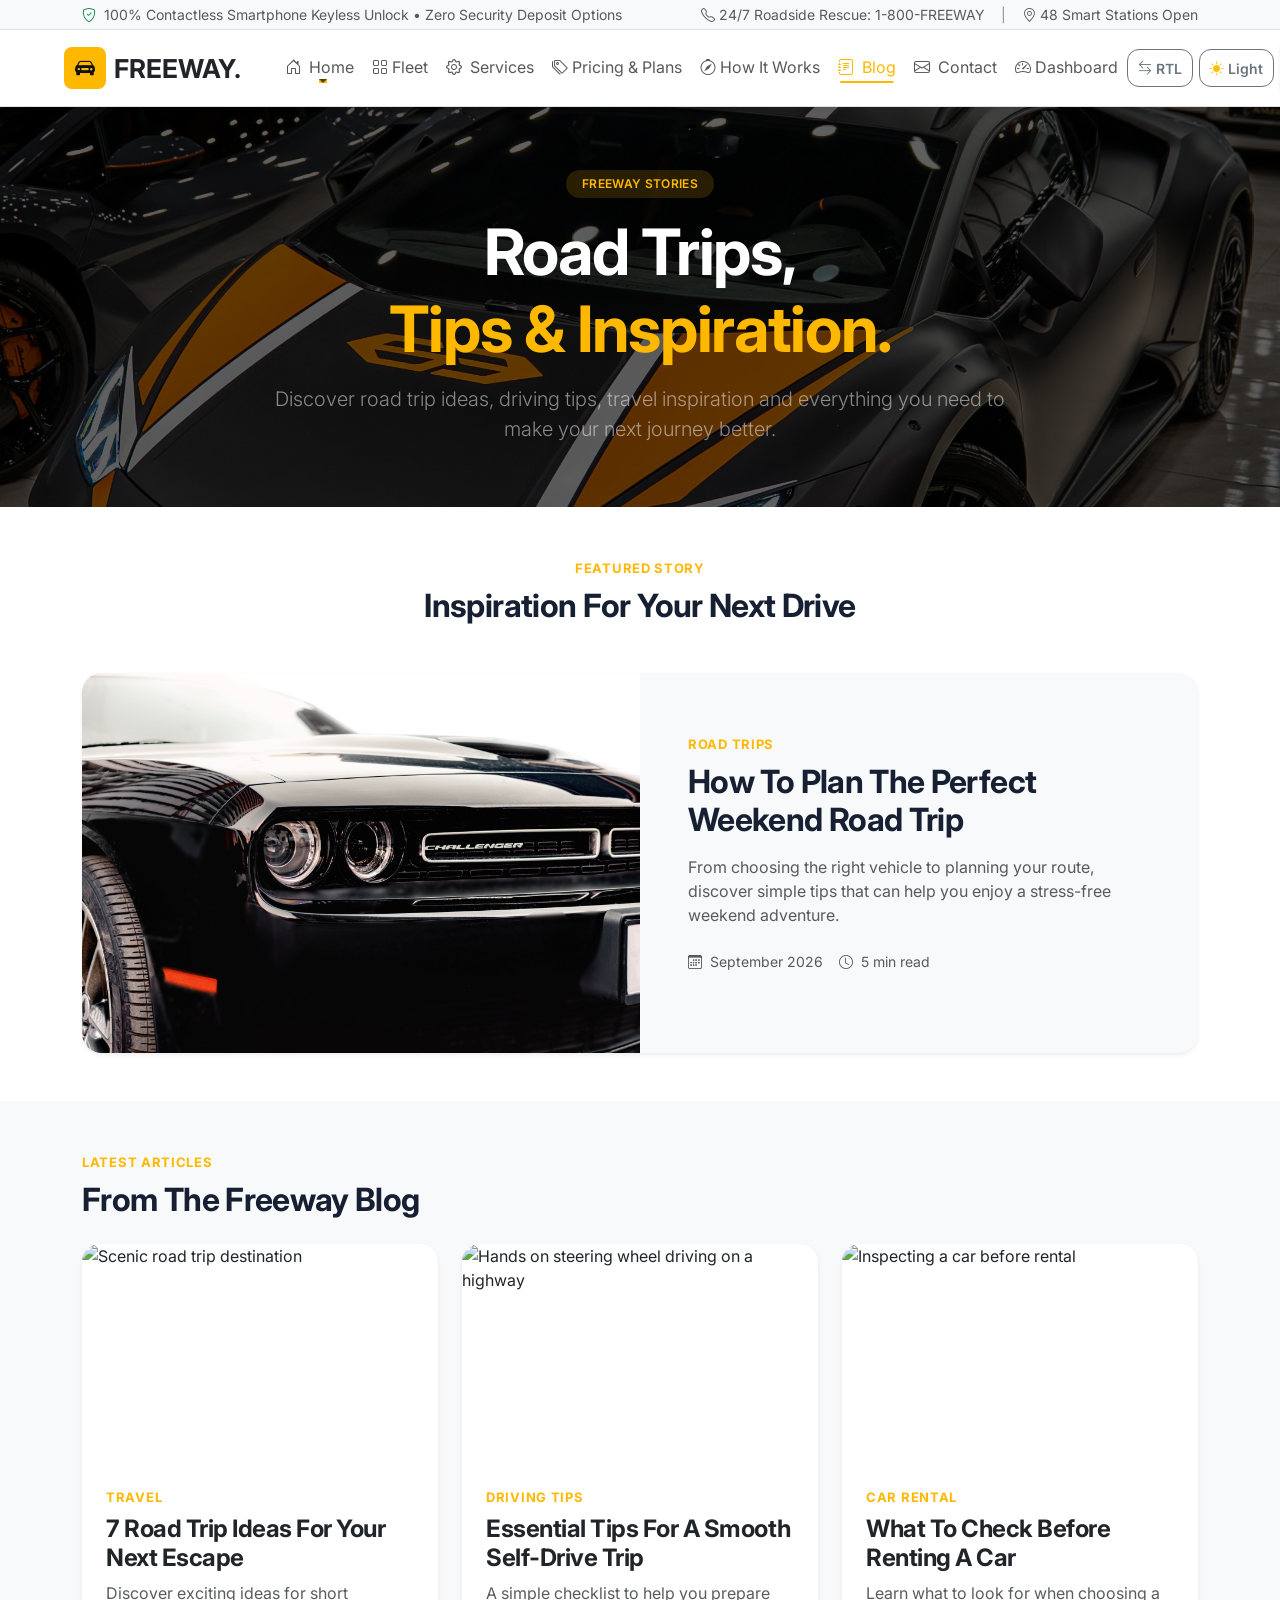
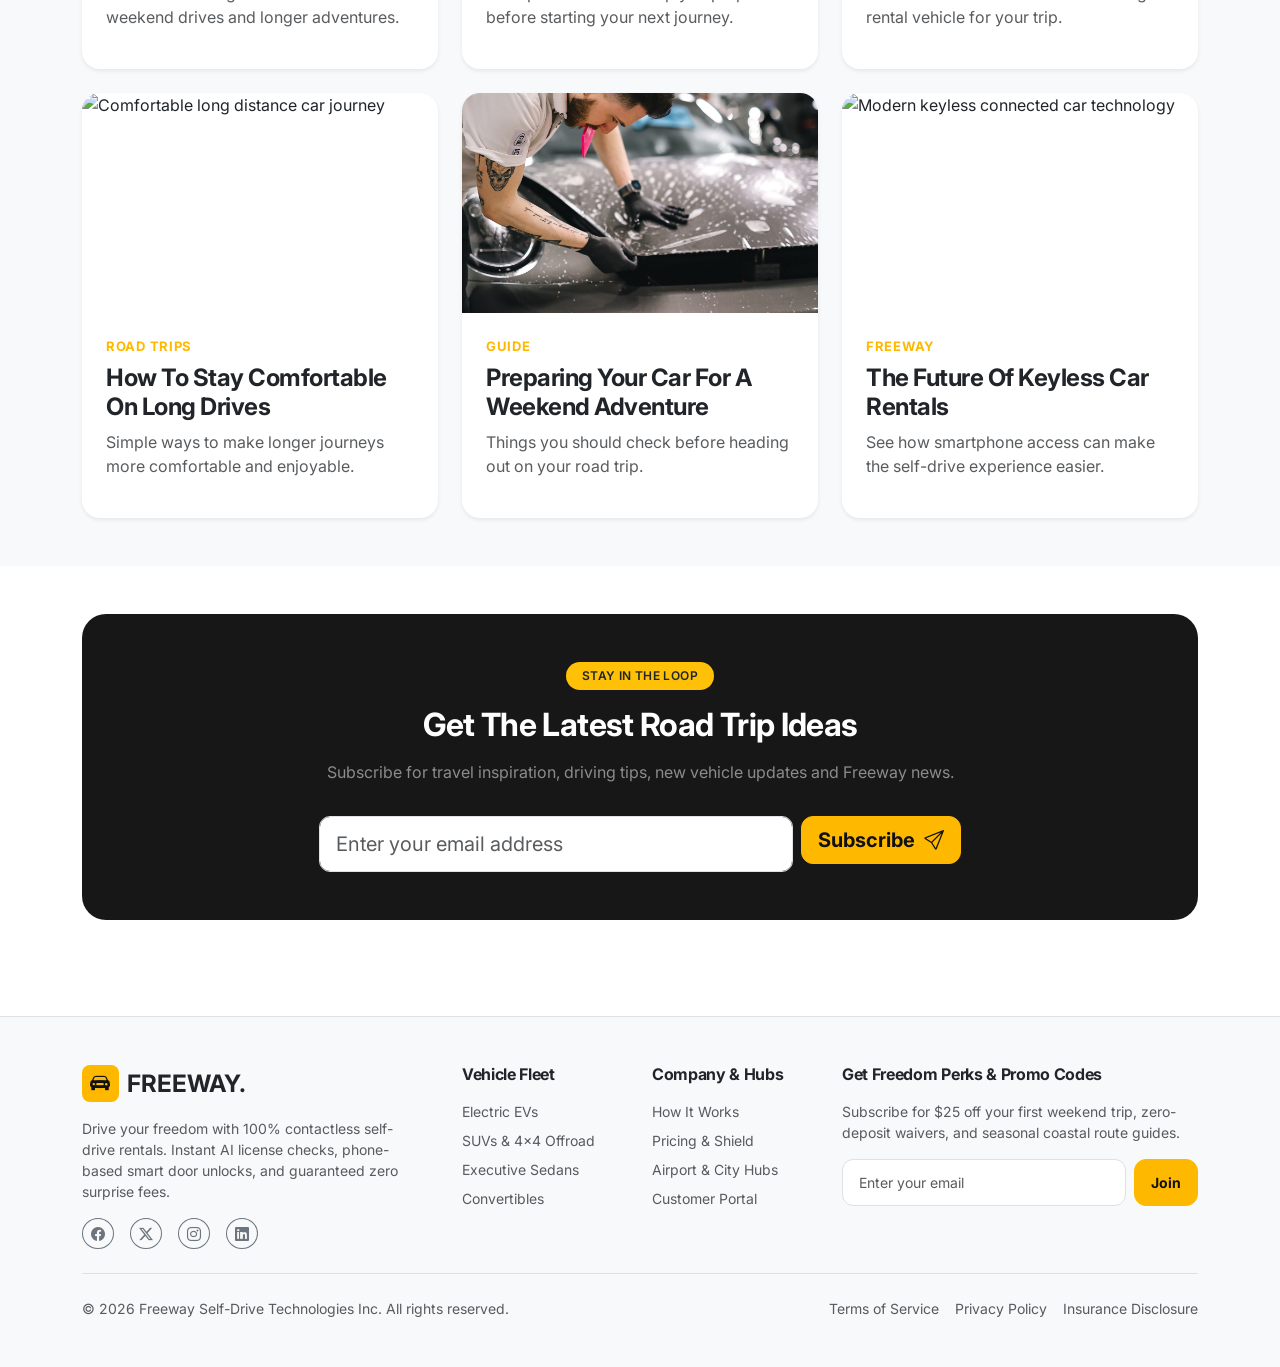
==== commit ab9ac8dd: "Update website" ====
--- a/blog.html
+++ b/blog.html
@@ -339,50 +339,7 @@
         <i class="bi bi-speedometer2 me-1"></i>Dashboard
     </a>
 </li>
-              <style>
-/* =====================================================
-   DASHBOARD NAVBAR - SAME STYLE AS OTHER NAV ITEMS
-===================================================== */
-
-.dashboard-nav-link {
-    color: #d6d6d6 !important;
-    font-weight: 400 !important;
-    transition: all 0.3s ease;
-}
-
-/* Hover */
-.dashboard-nav-link:hover {
-    color: #ffbd00 !important;
-}
-
-/* Dashboard active page */
-.dashboard-nav-link.active,
-body.dashboard-page .dashboard-nav-link {
-    color: #ffbd00 !important;
-    font-weight: 500 !important;
-}
-
-/* Icon */
-.dashboard-nav-link i {
-    color: inherit;
-}
-
-/* Underline for active Dashboard */
-body.dashboard-page .dashboard-nav-link {
-    position: relative;
-}
-
-body.dashboard-page .dashboard-nav-link::after {
-    content: "";
-    position: absolute;
-    left: 0;
-    right: 0;
-    bottom: -9px;
-    height: 2px;
-    background: #ffbd00;
-    border-radius: 2px;
-}
-</style>
+ 
             </ul>
 
             <!-- Nav Actions: RTL Toggle, Dark Mode Toggle, Account / Login -->
--- a/styles.css
+++ b/styles.css
@@ -731,137 +731,147 @@
 
 }
 /* =====================================================
-   DASHBOARD NAVBAR - LIGHT & DARK MODE
-===================================================== */
-
-/* Default Dashboard */
-.dashboard-nav-link {
-    color: #333 !important;
-    font-weight: 500 !important;
-    transition: all 0.3s ease;
-}
-
-/* Dashboard icon */
-.dashboard-nav-link i {
-    color: inherit !important;
-}
-
-/* Hover */
-.dashboard-nav-link:hover {
-    color: #ffb900 !important;
-}
-
-/* Active Dashboard */
-body.dashboard-page .dashboard-nav-link {
-    color: #ffb900 !important;
-    font-weight: 600 !important;
-    position: relative;
-}
-
-/* Active underline */
-body.dashboard-page .dashboard-nav-link::after {
-    content: "";
-    position: absolute;
-    left: 0;
-    right: 0;
-    bottom: -9px;
-    height: 2px;
-    background: #ffb900;
-    border-radius: 2px;
-}
-
-
-/* =====================================================
-   DARK MODE
-===================================================== */
-
-.dark-mode .dashboard-nav-link,
-[data-theme="dark"] .dashboard-nav-link {
-    color: #d6d6d6 !important;
-}
-
-.dark-mode .dashboard-nav-link:hover,
-[data-theme="dark"] .dashboard-nav-link:hover {
-    color: #ffb900 !important;
-}
-
-.dark-mode body.dashboard-page .dashboard-nav-link,
-[data-theme="dark"] body.dashboard-page .dashboard-nav-link {
-    color: #ffb900 !important;
-}
-/* =====================================================
-   DASHBOARD NAVBAR FIX
-===================================================== */
-
-/* LIGHT MODE */
-.navbar .dashboard-nav-link {
-    color: #333333 !important;
-    opacity: 1 !important;
-    visibility: visible !important;
+   FREEWAY NAVBAR - SMALL TEXT & COMPACT SPACING
+===================================================== */
+
+.navbar {
+    min-height: 72px;
+    padding: 8px 0 !important;
+}
+
+/* Main container */
+.navbar .container {
+    max-width: 100%;
+    padding-left: 4rem;
+    padding-right: 4rem;
+}
+
+/* Logo */
+.navbar-brand {
+    font-size: 26px !important;
+    margin-right: 35px !important;
+    white-space: nowrap;
+}
+
+/* Logo icon */
+.navbar-brand .badge {
+    width: 42px;
+    height: 42px;
+    display: inline-flex;
+    align-items: center;
+    justify-content: center;
+}
+
+/* Navigation */
+.navbar-nav {
+    align-items: center;
+    gap: 0 !important;
+}
+
+/* Menu text */
+.navbar-nav .nav-link {
+    font-size: 16px !important;
     font-weight: 400 !important;
-}
-
-.navbar .dashboard-nav-link i {
-    color: #333333 !important;
-}
-
-/* Hover */
-.navbar .dashboard-nav-link:hover {
-    color: #ffb900 !important;
-}
-
-.navbar .dashboard-nav-link:hover i {
-    color: #ffb900 !important;
-}
-
-/* =====================================================
-   ACTIVE DASHBOARD
-===================================================== */
-
-body.dashboard-page .navbar .dashboard-nav-link {
-    color: #ffb900 !important;
-    font-weight: 500 !important;
-}
-
-body.dashboard-page .navbar .dashboard-nav-link i {
-    color: #ffb900 !important;
-}
-
-/* Active underline */
-body.dashboard-page .navbar .dashboard-nav-link::after {
-    content: "";
-    position: absolute;
-    left: 0;
-    right: 0;
-    bottom: -8px;
-    height: 2px;
-    background: #ffb900;
-    border-radius: 2px;
-}
-
-
-/* =====================================================
-   DARK MODE
-===================================================== */
-
-.dark-mode .navbar .dashboard-nav-link,
-[data-theme="dark"] .navbar .dashboard-nav-link {
-    color: #d8d8d8 !important;
-    opacity: 1 !important;
-}
-
-.dark-mode .navbar .dashboard-nav-link i,
-[data-theme="dark"] .navbar .dashboard-nav-link i {
-    color: #d8d8d8 !important;
-}
-
-.dark-mode .navbar .dashboard-nav-link:hover,
-[data-theme="dark"] .navbar .dashboard-nav-link:hover {
-    color: #ffb900 !important;
-}
-
-.dark-mode .navbar .dashboard-nav-link:hover i,
-[data-theme="dark"] .navbar .dashboard-nav-link:hover i {
-    color: #ffb900 !important;
-}
-
+    padding: 8px 9px !important;
+    white-space: nowrap;
+    line-height: 1.2;
+}
+
+/* Menu icons */
+.navbar-nav .nav-link i {
+    font-size: 16px !important;
+    margin-right: 4px !important;
+}
+
+/* Dropdown arrow */
+.navbar-nav .dropdown-toggle::after {
+    margin-left: 3px;
+}
+
+/* Right-side controls */
+.navbar .d-flex.align-items-center.gap-2 {
+    gap: 6px !important;
+}
+
+/* RTL + Light buttons */
+#rtlToggleBtn,
+#themeToggleBtn {
+    font-size: 14px !important;
+    padding: 7px 10px !important;
+    min-height: 38px;
+}
+
+/* Login */
+.navbar .btn-freeway {
+    font-size: 14px !important;
+    padding: 8px 16px !important;
+    min-height: 38px;
+}
+
+
+/* =====================================================
+   1200px AND BELOW
+===================================================== */
+
+@media (max-width: 1200px) {
+
+    .navbar .container {
+        padding-left: 2rem;
+        padding-right: 2rem;
+    }
+
+    .navbar-brand {
+        font-size: 24px !important;
+        margin-right: 20px !important;
+    }
+
+    .navbar-nav .nav-link {
+        font-size: 15px !important;
+        padding-left: 6px !important;
+        padding-right: 6px !important;
+    }
+
+    .navbar-nav .nav-link i {
+        font-size: 15px !important;
+    }
+
+}
+
+
+/* =====================================================
+   TABLET / MOBILE
+===================================================== */
+
+@media (max-width: 991.98px) {
+
+    .navbar {
+        min-height: 68px;
+    }
+
+    .navbar .container {
+        padding-left: 1rem;
+        padding-right: 1rem;
+    }
+
+    .navbar-brand {
+        font-size: 23px !important;
+        margin-right: 0 !important;
+    }
+
+    .navbar-brand .badge {
+        width: 40px;
+        height: 40px;
+    }
+
+    .navbar-collapse {
+        margin-top: 10px;
+    }
+
+    .navbar-nav .nav-link {
+        font-size: 16px !important;
+        padding: 9px 10px !important;
+    }
+
+}
+
+
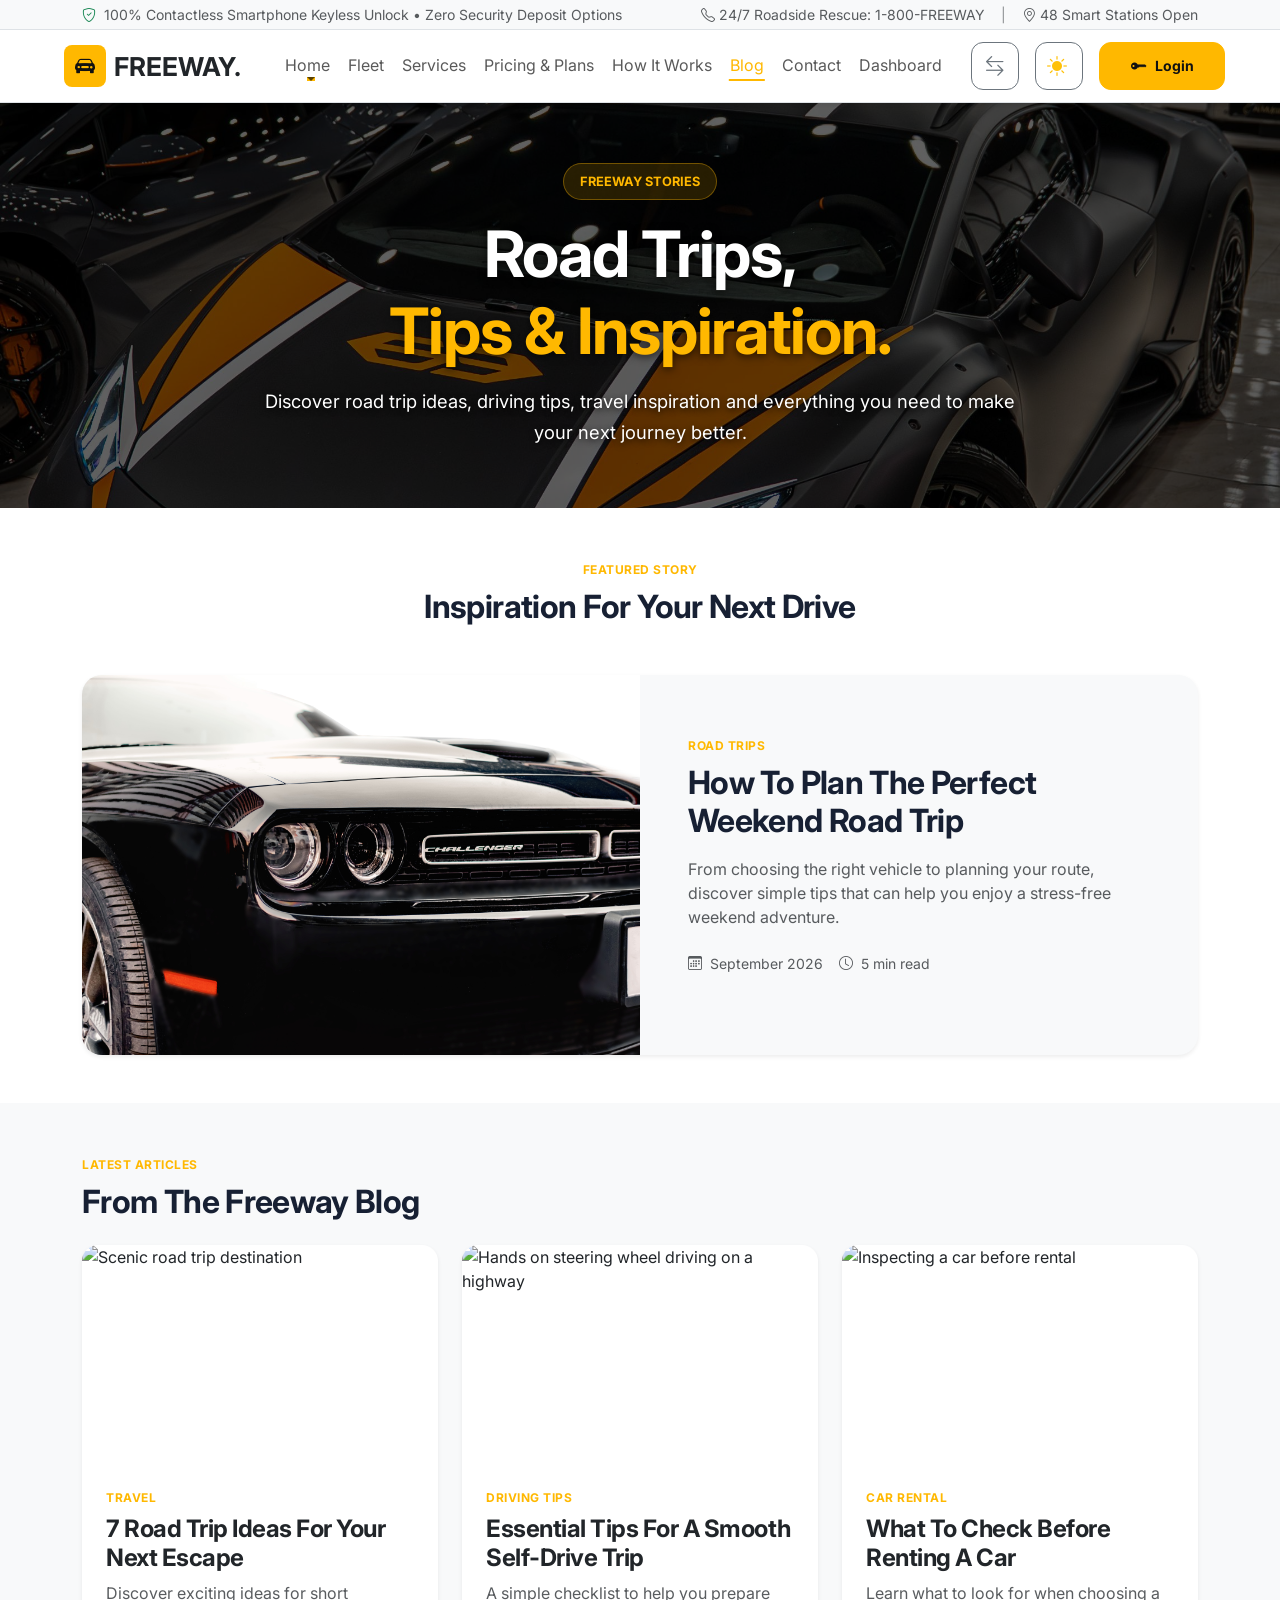
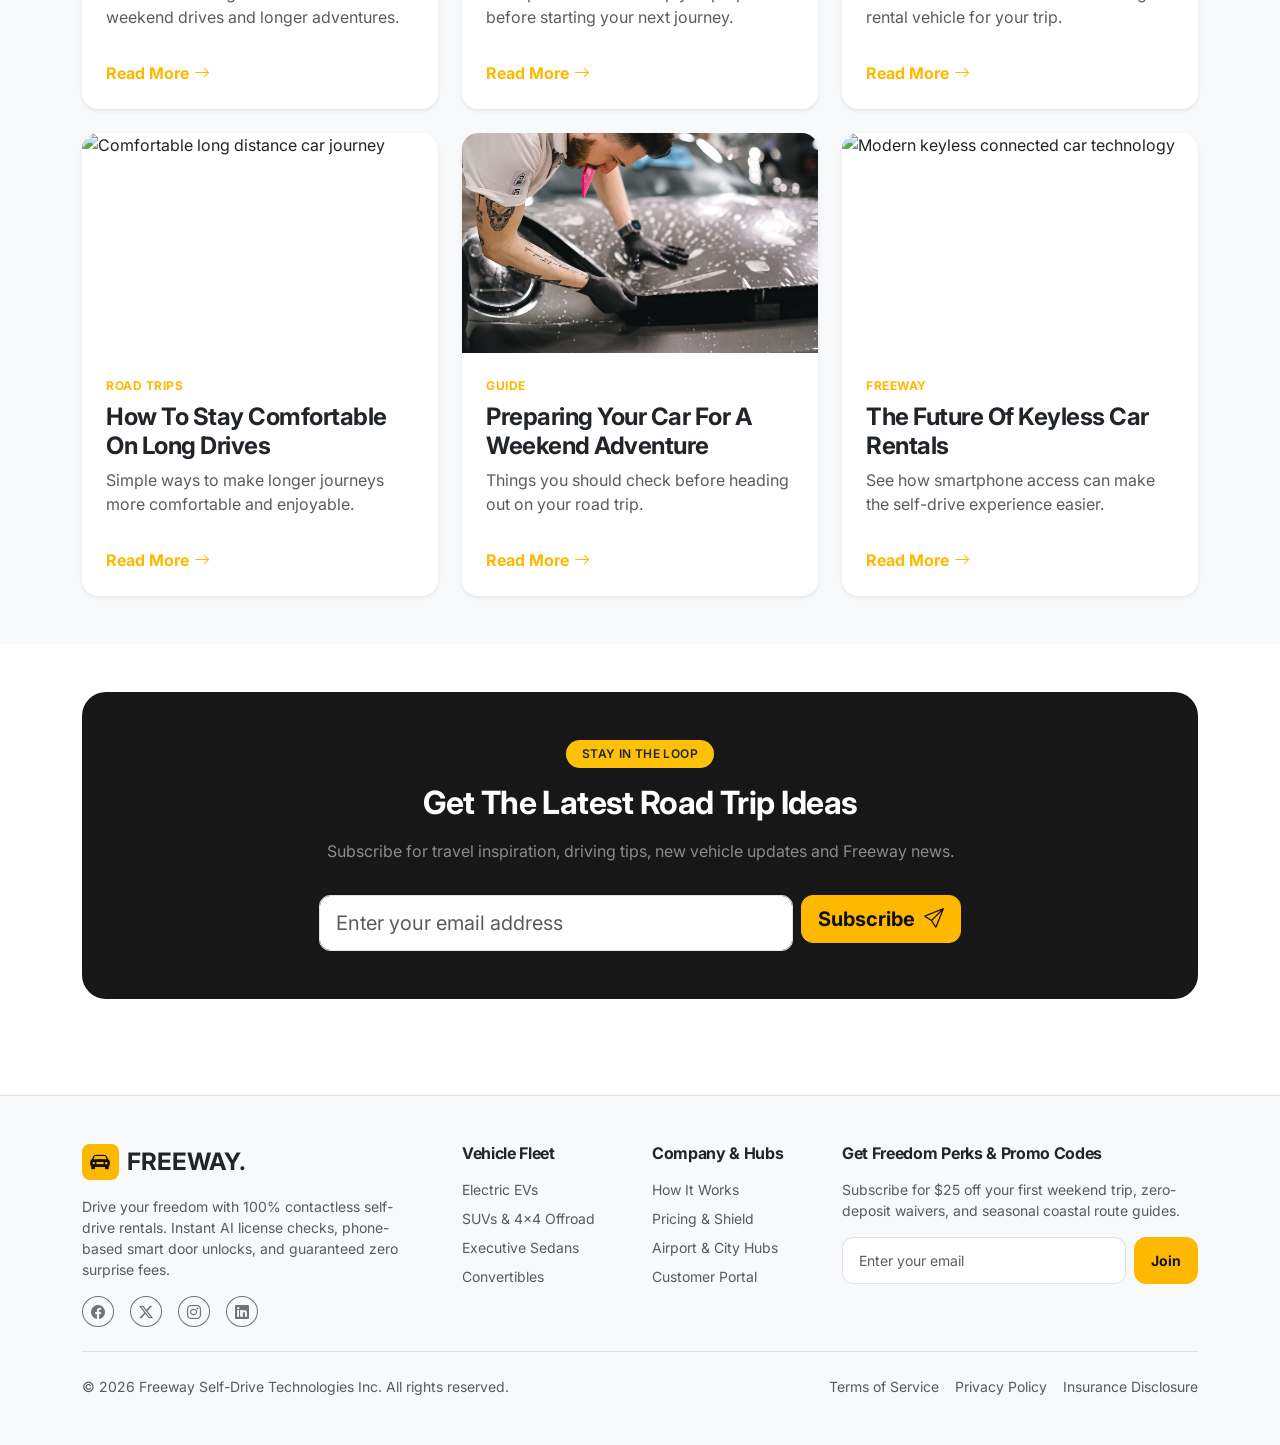
==== commit 5e0f6b32: "Update website" ====
--- a/blog.html
+++ b/blog.html
@@ -251,7 +251,6 @@
     data-bs-toggle="dropdown"
     aria-expanded="false"
   >
-    <i class="bi bi-house-door me-1"></i>
     Home
   </a>
 
@@ -275,7 +274,7 @@
 </li>
               <li class="nav-item">
                 <a class="nav-link" href="fleet.html">
-                  <i class="bi bi-grid me-1"></i>Fleet
+                  Fleet
                 </a>
               </li>
               <!-- SERVICES -->
@@ -285,19 +284,18 @@
               class="nav-link active"
               href="services.html"
             >
-              <i class="bi bi-gear me-1"></i>
               Services
             </a>
 
           </li>
               <li class="nav-item">
                 <a class="nav-link" href="pricing.html">
-                  <i class="bi bi-tags me-1"></i>Pricing & Plans
+                  </i>Pricing & Plans
                 </a>
               </li>
               <li class="nav-item">
                 <a class="nav-link" href="how-it-works.html">
-                  <i class="bi bi-compass me-1"></i>How It Works
+                  </i>How It Works
                 </a>
               </li>
                          <!-- BLOG -->
@@ -309,7 +307,6 @@
               href="blog.html"
             >
 
-              <i class="bi bi-journal-text me-1"></i>
 
               Blog
 
@@ -326,7 +323,6 @@
               href="contact.html"
             >
 
-              <i class="bi bi-envelope me-1"></i>
 
               Contact
 
@@ -336,45 +332,47 @@
            
                    <li class="nav-item">
     <a class="nav-link dashboard-nav-link" href="dashboard.html">
-        <i class="bi bi-speedometer2 me-1"></i>Dashboard
+        </i>Dashboard
     </a>
 </li>
  
             </ul>
 
             <!-- Nav Actions: RTL Toggle, Dark Mode Toggle, Account / Login -->
-            <div class="d-flex align-items-center gap-2 mt-2 mt-lg-0">
-              <!-- RTL Toggle Button -->
-              <button
-                id="rtlToggleBtn"
-                class="btn btn-outline-secondary btn-sm d-flex align-items-center"
-                title="Toggle Right-to-Left Layout"
-              >
-                <i class="bi bi-arrow-left-right me-1"></i>
-                <span id="rtlLabel" class="fw-semibold">RTL</span>
-              </button>
-
-              <!-- Dark Mode Toggle Button -->
-              <button
-                id="themeToggleBtn"
-                class="btn btn-outline-secondary btn-sm d-flex align-items-center"
-                title="Toggle Dark / Light Theme"
-              >
-                <i id="themeIcon" class="bi bi-sun-fill text-warning me-1"></i>
-                <span id="themeLabel" class="fw-semibold">Light</span>
-              </button>
-
-              <!-- Login / Account Dropdown -->
-           
-
-              <!-- Instant Book CTA -->
-              <a
-                href="login.html"
-                class="btn btn-freeway btn-sm px-3 shadow-sm d-none d-xl-inline-block"
-              >
-                <i class="bi bi-key-fill me-1"></i>Login
-              </a>
-            </div>
+           <div class="nav-actions d-flex align-items-center gap-3 ms-auto mt-2 mt-lg-0">
+
+    <!-- RTL Toggle -->
+    <button
+        id="rtlToggleBtn"
+        class="nav-icon-btn btn btn-outline-secondary"
+        type="button"
+        title="Toggle Right-to-Left Layout"
+        aria-label="Toggle Right-to-Left Layout"
+    >
+        <i class="bi bi-arrow-left-right"></i>
+    </button>
+
+    <!-- Theme Toggle -->
+    <button
+        id="themeToggleBtn"
+        class="nav-icon-btn btn btn-outline-secondary"
+        type="button"
+        title="Toggle Dark / Light Theme"
+        aria-label="Toggle Dark / Light Theme"
+    >
+        <i id="themeIcon" class="bi bi-sun-fill text-warning"></i>
+    </button>
+
+    <!-- Login -->
+    <a 
+    href="login.html" 
+    class="btn btn-freeway login-btn d-none d-xl-inline-flex"
+>
+    <i class="bi bi-key-fill"></i>
+    <span>Login</span>
+</a>
+
+</div>
           </div>
         </div>
       </nav>
@@ -388,53 +386,274 @@
 
 <section class="blog-hero">
 
+  <style>
+
+    /* =========================================
+       BLOG HERO
+    ========================================= */
+
+    .blog-hero {
+      position: relative;
+      min-height: 360px;
+      display: flex;
+      align-items: center;
+      overflow: hidden;
+    }
+
+
+    /* BACKGROUND IMAGE */
+
+    .blog-hero > img {
+      position: absolute;
+      inset: 0;
+
+      width: 100%;
+      height: 100%;
+
+      object-fit: cover;
+      object-position: center;
+
+      z-index: 0;
+    }
+
+
+    /* DARK OVERLAY */
+
+    .blog-hero-overlay {
+      position: absolute;
+      inset: 0;
+
+      background: rgba(0, 0, 0, 0.62);
+
+      z-index: 1;
+    }
+
+
+    /* CONTENT */
+
+    .blog-hero-content {
+      position: relative;
+      z-index: 2;
+
+      padding-top: 60px;
+      padding-bottom: 60px;
+    }
+
+
+    /* BADGE */
+
+    .blog-hero-badge {
+      display: inline-block;
+
+      background: rgba(255, 184, 0, 0.15) !important;
+      color: #ffb800 !important;
+
+      border: 1px solid rgba(255, 184, 0, 0.35);
+
+      padding: 8px 16px;
+
+      border-radius: 50px;
+
+      font-size: 0.8rem;
+      font-weight: 700;
+    }
+
+
+    /* HEADING */
+
+    .blog-hero h1 {
+      color: #ffffff !important;
+      font-weight: 700;
+
+      text-shadow: 0 2px 8px rgba(0, 0, 0, 0.65);
+    }
+
+
+    /* YELLOW HEADING */
+
+    .blog-hero .blog-yellow {
+      color: #ffb800 !important;
+    }
+
+
+    /* =========================================
+       DESCRIPTION
+       IMPORTANT: SOLID WHITE IN LIGHT MODE
+    ========================================= */
+
+    .blog-hero .blog-description {
+      color: #ffffff !important;
+
+      opacity: 1 !important;
+
+      font-size: 1.15rem;
+      line-height: 1.7;
+
+      max-width: 750px;
+
+      margin-left: auto;
+      margin-right: auto;
+
+      text-shadow: 0 2px 6px rgba(0, 0, 0, 0.8);
+    }
+
+
+    /* =========================================
+       DARK MODE
+    ========================================= */
+
+    [data-bs-theme="dark"] .blog-hero .blog-description,
+    .dark-mode .blog-hero .blog-description,
+    body.dark .blog-hero .blog-description,
+    [data-theme="dark"] .blog-hero .blog-description {
+      color: #ffffff !important;
+      opacity: 1 !important;
+    }
+
+
+    [data-bs-theme="dark"] .blog-hero-overlay,
+    .dark-mode .blog-hero-overlay,
+    body.dark .blog-hero-overlay,
+    [data-theme="dark"] .blog-hero-overlay {
+      background: rgba(0, 0, 0, 0.68);
+    }
+
+
+    /* =========================================
+       TABLET
+    ========================================= */
+
+    @media (max-width: 992px) {
+
+      .blog-hero {
+        min-height: 340px;
+      }
+
+      .blog-hero-content {
+        padding-top: 50px;
+        padding-bottom: 50px;
+      }
+
+      .blog-hero h1 {
+        font-size: 2.8rem;
+      }
+
+      .blog-hero .blog-description {
+        font-size: 1.05rem;
+      }
+
+    }
+
+
+    /* =========================================
+       MOBILE
+    ========================================= */
+
+    @media (max-width: 768px) {
+
+      .blog-hero {
+        min-height: 320px;
+      }
+
+      .blog-hero-content {
+        padding: 45px 20px;
+      }
+
+      .blog-hero h1 {
+        font-size: 2.2rem;
+        line-height: 1.15;
+      }
+
+      .blog-hero .blog-description {
+        font-size: 1rem;
+        line-height: 1.6;
+      }
+
+    }
+
+
+    /* =========================================
+       SMALL MOBILE
+    ========================================= */
+
+    @media (max-width: 400px) {
+
+      .blog-hero {
+        min-height: 340px;
+      }
+
+      .blog-hero-content {
+        padding: 40px 15px;
+      }
+
+      .blog-hero h1 {
+        font-size: 1.9rem;
+      }
+
+      .blog-hero .blog-description {
+        font-size: 0.95rem;
+      }
+
+    }
+
+  </style>
+
+
+  <!-- BACKGROUND IMAGE -->
+
   <img
     src="assets/images/ki (1).jpg"
     alt="Freeway road trip"
   >
 
+
+  <!-- DARK OVERLAY -->
+
   <div class="blog-hero-overlay"></div>
 
 
+  <!-- CONTENT -->
+
   <div class="container blog-hero-content">
 
     <div class="row justify-content-center text-center">
 
-      <div class="col-lg-8">
-
-
-        <span
-          class="badge px-3 py-2 rounded-pill fw-semibold mb-3"
-          style="
-            background:rgba(255,184,0,0.15);
-            color:#ffb800;
-          "
-        >
+      <div class="col-lg-9">
+
+
+        <!-- BADGE -->
+
+        <span class="blog-hero-badge mb-3">
 
           FREEWAY STORIES
 
         </span>
 
 
-        <h1 class="display-3 fw-bold text-white mb-3">
+        <!-- HEADING -->
+
+        <h1 class="display-3 fw-bold mb-3">
 
           Road Trips,
           <br>
 
-          <span style="color:#ffb800;">
+          <span class="blog-yellow">
             Tips & Inspiration.
           </span>
 
         </h1>
 
 
-        <p class="lead text-white-50 mb-0">
+        <!-- DESCRIPTION -->
+
+        <p class="blog-description mb-0">
 
           Discover road trip ideas, driving tips,
           travel inspiration and everything you need
           to make your next journey better.
 
         </p>
+
 
       </div>
 
@@ -543,172 +762,1164 @@
      BLOG ARTICLES
 ===================================================== -->
 
+<!-- =========================================================================
+     BLOG ARTICLES SECTION
+     ========================================================================= -->
+
 <section class="py-5 bg-body-tertiary">
+
+  <style>
+
+    /* ================================
+       BLOG SECTION
+    ================================= */
+
+    .blog-category {
+      display: inline-block;
+      font-size: 0.75rem;
+      font-weight: 700;
+      letter-spacing: 0.5px;
+      color: #ffb800;
+      text-transform: uppercase;
+    }
+
+
+    /* ================================
+       BLOG CARD
+    ================================= */
+
+    .blog-card {
+      border-radius: 16px !important;
+      overflow: hidden;
+      transition: all 0.3s ease;
+      background: var(--bs-body-bg);
+    }
+
+    .blog-card:hover {
+      transform: translateY(-6px);
+      box-shadow: 0 12px 30px rgba(0,0,0,0.12) !important;
+    }
+
+
+    /* ================================
+       BLOG IMAGE
+    ================================= */
+
+    .blog-card .card-img-top {
+      height: 220px;
+      object-fit: cover;
+      transition: transform 0.4s ease;
+    }
+
+    .blog-card:hover .card-img-top {
+      transform: scale(1.04);
+    }
+
+
+    /* ================================
+       READ MORE BUTTON
+    ================================= */
+
+    .blog-read {
+      color: #ffb800 !important;
+      font-weight: 700;
+      text-decoration: none;
+      display: inline-flex;
+      align-items: center;
+      gap: 5px;
+      transition: all 0.2s ease;
+      cursor: pointer;
+    }
+
+    .blog-read:hover {
+      color: #d99a00 !important;
+      gap: 9px;
+    }
+
+
+    /* ================================
+       MODAL
+    ================================= */
+
+    .blog-modal .modal-content {
+      border: 0;
+      border-radius: 18px;
+      overflow: hidden;
+    }
+
+    .blog-modal .modal-header {
+      border-bottom: 1px solid rgba(128,128,128,0.2);
+      padding: 20px 24px;
+    }
+
+    .blog-modal .modal-body {
+      padding: 25px;
+    }
+
+    .blog-modal .modal-title {
+      font-weight: 700;
+    }
+
+    .blog-modal .article-image {
+      width: 100%;
+      height: 280px;
+      object-fit: cover;
+      border-radius: 12px;
+      margin-bottom: 24px;
+    }
+
+    .blog-modal .article-text {
+      line-height: 1.8;
+      font-size: 0.98rem;
+    }
+
+    .blog-modal .article-subtitle {
+      font-weight: 700;
+      margin-top: 24px;
+      margin-bottom: 10px;
+    }
+
+    .blog-modal .article-list {
+      padding-left: 20px;
+      line-height: 1.8;
+    }
+
+    .blog-modal .article-list li::marker {
+      color: #ffb800;
+    }
+
+
+    /* ================================
+       MOBILE
+    ================================= */
+
+    @media (max-width: 768px) {
+
+      .blog-card .card-img-top {
+        height: 200px;
+      }
+
+      .blog-modal .article-image {
+        height: 210px;
+      }
+
+      .blog-modal .modal-body {
+        padding: 20px;
+      }
+
+    }
+
+  </style>
+
+
   <div class="container">
 
+    <!-- ================================
+         SECTION HEADING
+    ================================= -->
+
     <div class="d-flex justify-content-between align-items-end mb-4">
+
       <div>
+
         <span class="blog-category">
           LATEST ARTICLES
         </span>
+
         <h2 class="fw-bold mt-2 mb-0">
           From The Freeway Blog
         </h2>
-      </div>
+
+      </div>
+
     </div>
 
+
+    <!-- ================================
+         BLOG CARDS
+    ================================= -->
+
     <div class="row g-4">
 
-      <!-- ARTICLE 1: Road Trip Ideas -->
+
+      <!-- ==========================================================
+           ARTICLE 1
+      =========================================================== -->
+
       <div class="col-md-6 col-lg-4">
+
         <article class="card blog-card shadow-sm h-100 border-0">
+
           <img
             src="https://images.unsplash.com/photo-1469854523086-cc02fe5d8800?auto=format&fit=crop&w=800&h=500&q=80"
             alt="Scenic road trip destination"
             class="card-img-top"
-            style="height: 220px; object-fit: cover;"
           >
+
           <div class="card-body p-4 d-flex flex-column">
+
             <span class="blog-category">
               TRAVEL
             </span>
+
             <h4 class="card-title fw-bold mt-2">
               7 Road Trip Ideas For Your Next Escape
             </h4>
+
             <p class="text-body-secondary flex-grow-1">
-              Discover exciting ideas for short weekend drives and longer adventures.
+              Discover exciting ideas for short weekend drives and
+              longer adventures.
             </p>
-            <!-- <a href="#" class="blog-read">
-              Read Article
-              <i class="bi bi-arrow-right ms-1"></i>
-            </a> -->
+
+            <a
+              href="#"
+              class="blog-read mt-3"
+              data-bs-toggle="modal"
+              data-bs-target="#articleModal1"
+            >
+              Read More
+              <i class="bi bi-arrow-right"></i>
+            </a>
+
           </div>
+
         </article>
-      </div>
-
-      <!-- ARTICLE 2: Driving Tips -->
+
+      </div>
+
+
+      <!-- ==========================================================
+           ARTICLE 2
+      =========================================================== -->
+
       <div class="col-md-6 col-lg-4">
+
         <article class="card blog-card shadow-sm h-100 border-0">
+
           <img
             src="https://images.unsplash.com/photo-1449965408869-eaa3f722e40d?auto=format&fit=crop&w=800&h=500&q=80"
             alt="Hands on steering wheel driving on a highway"
             class="card-img-top"
-            style="height: 220px; object-fit: cover;"
           >
+
           <div class="card-body p-4 d-flex flex-column">
+
             <span class="blog-category">
               DRIVING TIPS
             </span>
+
             <h4 class="card-title fw-bold mt-2">
               Essential Tips For A Smooth Self-Drive Trip
             </h4>
+
             <p class="text-body-secondary flex-grow-1">
-              A simple checklist to help you prepare before starting your next journey.
+              A simple checklist to help you prepare before starting
+              your next journey.
             </p>
-           
+
+            <a
+              href="#"
+              class="blog-read mt-3"
+              data-bs-toggle="modal"
+              data-bs-target="#articleModal2"
+            >
+              Read More
+              <i class="bi bi-arrow-right"></i>
+            </a>
+
           </div>
+
         </article>
-      </div>
-
-      <!-- ARTICLE 3: Car Rental Checklist -->
+
+      </div>
+
+
+      <!-- ==========================================================
+           ARTICLE 3
+      =========================================================== -->
+
       <div class="col-md-6 col-lg-4">
+
         <article class="card blog-card shadow-sm h-100 border-0">
+
           <img
             src="https://images.unsplash.com/photo-1563720223185-11003d516935?auto=format&fit=crop&w=800&h=500&q=80"
             alt="Inspecting a car before rental"
             class="card-img-top"
-            style="height: 220px; object-fit: cover;"
           >
+
           <div class="card-body p-4 d-flex flex-column">
+
             <span class="blog-category">
               CAR RENTAL
             </span>
+
             <h4 class="card-title fw-bold mt-2">
               What To Check Before Renting A Car
             </h4>
+
             <p class="text-body-secondary flex-grow-1">
-              Learn what to look for when choosing a rental vehicle for your trip.
+              Learn what to look for when choosing a rental vehicle
+              for your trip.
             </p>
-           
+
+            <a
+              href="#"
+              class="blog-read mt-3"
+              data-bs-toggle="modal"
+              data-bs-target="#articleModal3"
+            >
+              Read More
+              <i class="bi bi-arrow-right"></i>
+            </a>
+
           </div>
+
         </article>
-      </div>
-
-      <!-- ARTICLE 4: Long Drive Comfort -->
+
+      </div>
+
+
+      <!-- ==========================================================
+           ARTICLE 4
+      =========================================================== -->
+
       <div class="col-md-6 col-lg-4">
+
         <article class="card blog-card shadow-sm h-100 border-0">
+
           <img
             src="https://images.unsplash.com/photo-1506015391300-4802dc74de2e?auto=format&fit=crop&w=800&h=500&q=80"
             alt="Comfortable long distance car journey"
             class="card-img-top"
-            style="height: 220px; object-fit: cover;"
           >
+
           <div class="card-body p-4 d-flex flex-column">
+
             <span class="blog-category">
               ROAD TRIPS
             </span>
+
             <h4 class="card-title fw-bold mt-2">
               How To Stay Comfortable On Long Drives
             </h4>
+
             <p class="text-body-secondary flex-grow-1">
-              Simple ways to make longer journeys more comfortable and enjoyable.
+              Simple ways to make longer journeys more comfortable
+              and enjoyable.
             </p>
-           
+
+            <a
+              href="#"
+              class="blog-read mt-3"
+              data-bs-toggle="modal"
+              data-bs-target="#articleModal4"
+            >
+              Read More
+              <i class="bi bi-arrow-right"></i>
+            </a>
+
           </div>
+
         </article>
-      </div>
-
-      <!-- ARTICLE 5: Weekend Adventure Prep -->
+
+      </div>
+
+
+      <!-- ==========================================================
+           ARTICLE 5
+      =========================================================== -->
+
       <div class="col-md-6 col-lg-4">
+
         <article class="card blog-card shadow-sm h-100 border-0">
+
           <img
             src="assets/images/car pre (2).jpg"
             alt="Preparing and packing car for road trip"
             class="card-img-top"
-            style="height: 220px; object-fit: cover;"
           >
+
           <div class="card-body p-4 d-flex flex-column">
+
             <span class="blog-category">
               GUIDE
             </span>
+
             <h4 class="card-title fw-bold mt-2">
               Preparing Your Car For A Weekend Adventure
             </h4>
+
             <p class="text-body-secondary flex-grow-1">
-              Things you should check before heading out on your road trip.
+              Things you should check before heading out on your
+              road trip.
             </p>
-            
+
+            <a
+              href="#"
+              class="blog-read mt-3"
+              data-bs-toggle="modal"
+              data-bs-target="#articleModal5"
+            >
+              Read More
+              <i class="bi bi-arrow-right"></i>
+            </a>
+
           </div>
+
         </article>
-      </div>
-
-      <!-- ARTICLE 6: Keyless Smartphone Unlock -->
+
+      </div>
+
+
+      <!-- ==========================================================
+           ARTICLE 6
+      =========================================================== -->
+
       <div class="col-md-6 col-lg-4">
+
         <article class="card blog-card shadow-sm h-100 border-0">
+
           <img
             src="https://images.unsplash.com/photo-1558981806-ec527fa84c39?auto=format&fit=crop&w=800&h=500&q=80"
             alt="Modern keyless connected car technology"
             class="card-img-top"
-            style="height: 220px; object-fit: cover;"
           >
+
           <div class="card-body p-4 d-flex flex-column">
+
             <span class="blog-category">
               FREEWAY
             </span>
+
             <h4 class="card-title fw-bold mt-2">
               The Future Of Keyless Car Rentals
             </h4>
+
             <p class="text-body-secondary flex-grow-1">
-              See how smartphone access can make the self-drive experience easier.
+              See how smartphone access can make the self-drive
+              experience easier.
             </p>
-          
+
+            <a
+              href="#"
+              class="blog-read mt-3"
+              data-bs-toggle="modal"
+              data-bs-target="#articleModal6"
+            >
+              Read More
+              <i class="bi bi-arrow-right"></i>
+            </a>
+
           </div>
+
         </article>
+
       </div>
 
     </div>
+
   </div>
+
 </section>
+
+
+
+<!-- =========================================================================
+     ARTICLE 1 MODAL
+     ========================================================================= -->
+
+<div
+  class="modal fade blog-modal"
+  id="articleModal1"
+  tabindex="-1"
+  aria-hidden="true"
+>
+
+  <div class="modal-dialog modal-lg modal-dialog-centered modal-dialog-scrollable">
+
+    <div class="modal-content bg-body text-body">
+
+      <div class="modal-header">
+
+        <div>
+
+          <span class="blog-category">
+            TRAVEL
+          </span>
+
+          <h4 class="modal-title mt-1">
+            7 Road Trip Ideas For Your Next Escape
+          </h4>
+
+        </div>
+
+        <button
+          type="button"
+          class="btn-close"
+          data-bs-dismiss="modal"
+        ></button>
+
+      </div>
+
+
+      <div class="modal-body">
+
+        <img
+          src="https://images.unsplash.com/photo-1469854523086-cc02fe5d8800?auto=format&fit=crop&w=1000&q=80"
+          class="article-image"
+          alt="Scenic road trip"
+        >
+
+        <p class="article-text text-body-secondary">
+          A good road trip gives you the freedom to choose your route,
+          stop whenever you want and discover places at your own pace.
+          Whether you have only a day or an entire weekend, the right
+          destination can turn an ordinary drive into a memorable experience.
+        </p>
+
+        <h5 class="article-subtitle">
+          1. Weekend Highway Escape
+        </h5>
+
+        <p class="article-text text-body-secondary">
+          Pick a destination a few hours away and spend the weekend
+          exploring local attractions, restaurants and scenic viewpoints.
+          This is ideal when you want a quick break without taking a long
+          vacation.
+        </p>
+
+        <h5 class="article-subtitle">
+          2. Coastal Drive
+        </h5>
+
+        <p class="article-text text-body-secondary">
+          A coastal route combines beautiful views with relaxed driving.
+          Plan stops along beaches, viewpoints and small towns so the journey
+          becomes part of the experience.
+        </p>
+
+        <h5 class="article-subtitle">
+          3. Mountain Adventure
+        </h5>
+
+        <p class="article-text text-body-secondary">
+          Mountain routes are perfect for travellers who enjoy scenic roads,
+          cooler weather and nature. Check the road conditions before leaving
+          and make sure your vehicle is suitable for the route.
+        </p>
+
+        <h5 class="article-subtitle">
+          4. Food & City Drive
+        </h5>
+
+        <p class="article-text text-body-secondary">
+          Build your trip around local food spots. Choose several places
+          along the route and turn your drive into a relaxed food adventure.
+        </p>
+
+        <h5 class="article-subtitle">
+          5. Nature & Wildlife Trip
+        </h5>
+
+        <p class="article-text text-body-secondary">
+          Visit a national park, forest or nature reserve. Start early,
+          carry enough water and plan your return route before setting off.
+        </p>
+
+        <h5 class="article-subtitle">
+          6. Sunrise Drive
+        </h5>
+
+        <p class="article-text text-body-secondary">
+          For a shorter adventure, leave early and drive to a scenic location
+          for sunrise. It is simple, affordable and can be completed within
+          a single day.
+        </p>
+
+        <h5 class="article-subtitle">
+          7. Spontaneous Road Trip
+        </h5>
+
+        <p class="article-text text-body-secondary">
+          Sometimes the best plan is to choose a direction and discover
+          interesting stops along the way. Keep the route flexible while
+          making sure you have enough fuel, time and navigation support.
+        </p>
+
+      </div>
+
+    </div>
+
+  </div>
+
+</div>
+
+
+
+<!-- =========================================================================
+     ARTICLE 2 MODAL
+     ========================================================================= -->
+
+<div
+  class="modal fade blog-modal"
+  id="articleModal2"
+  tabindex="-1"
+  aria-hidden="true"
+>
+
+  <div class="modal-dialog modal-lg modal-dialog-centered modal-dialog-scrollable">
+
+    <div class="modal-content bg-body text-body">
+
+      <div class="modal-header">
+
+        <div>
+
+          <span class="blog-category">
+            DRIVING TIPS
+          </span>
+
+          <h4 class="modal-title mt-1">
+            Essential Tips For A Smooth Self-Drive Trip
+          </h4>
+
+        </div>
+
+        <button
+          type="button"
+          class="btn-close"
+          data-bs-dismiss="modal"
+        ></button>
+
+      </div>
+
+
+      <div class="modal-body">
+
+        <img
+          src="https://images.unsplash.com/photo-1449965408869-eaa3f722e40d?auto=format&fit=crop&w=1000&q=80"
+          class="article-image"
+          alt="Driving on highway"
+        >
+
+        <p class="article-text text-body-secondary">
+          A comfortable self-drive trip starts before you turn the key.
+          Taking a few minutes to prepare your vehicle, route and personal
+          essentials can make the entire journey easier.
+        </p>
+
+        <h5 class="article-subtitle">
+          Check Your Route
+        </h5>
+
+        <p class="article-text text-body-secondary">
+          Review your route before leaving and identify fuel stations,
+          rest stops and important destinations. Download offline maps
+          when travelling through areas where mobile connectivity may be limited.
+        </p>
+
+        <h5 class="article-subtitle">
+          Adjust Your Seat & Mirrors
+        </h5>
+
+        <p class="article-text text-body-secondary">
+          Set your seat, steering position and mirrors before starting.
+          A comfortable driving position helps reduce fatigue during longer
+          journeys.
+        </p>
+
+        <h5 class="article-subtitle">
+          Keep Important Items Accessible
+        </h5>
+
+        <ul class="article-list text-body-secondary">
+
+          <li>Driving licence and required documents</li>
+          <li>Phone and charging cable</li>
+          <li>Water and basic snacks</li>
+          <li>Navigation information</li>
+          <li>Emergency contact details</li>
+
+        </ul>
+
+        <h5 class="article-subtitle">
+          Take Regular Breaks
+        </h5>
+
+        <p class="article-text text-body-secondary">
+          On longer journeys, take breaks whenever you feel tired.
+          A short stop to stretch, drink water and refresh yourself
+          can make the journey safer and more comfortable.
+        </p>
+
+        <h5 class="article-subtitle">
+          Drive According To Conditions
+        </h5>
+
+        <p class="article-text text-body-secondary">
+          Adjust your speed and driving style according to traffic,
+          weather and road conditions. Avoid rushing simply to reach
+          your destination faster.
+        </p>
+
+      </div>
+
+    </div>
+
+  </div>
+
+</div>
+
+
+
+<!-- =========================================================================
+     ARTICLE 3 MODAL
+     ========================================================================= -->
+
+<div
+  class="modal fade blog-modal"
+  id="articleModal3"
+  tabindex="-1"
+  aria-hidden="true"
+>
+
+  <div class="modal-dialog modal-lg modal-dialog-centered modal-dialog-scrollable">
+
+    <div class="modal-content bg-body text-body">
+
+      <div class="modal-header">
+
+        <div>
+
+          <span class="blog-category">
+            CAR RENTAL
+          </span>
+
+          <h4 class="modal-title mt-1">
+            What To Check Before Renting A Car
+          </h4>
+
+        </div>
+
+        <button
+          type="button"
+          class="btn-close"
+          data-bs-dismiss="modal"
+        ></button>
+
+      </div>
+
+
+      <div class="modal-body">
+
+        <img
+          src="https://images.unsplash.com/photo-1563720223185-11003d516935?auto=format&fit=crop&w=1000&q=80"
+          class="article-image"
+          alt="Checking rental car"
+        >
+
+        <p class="article-text text-body-secondary">
+          Before starting your rental, spend a few minutes checking the
+          vehicle and confirming the important booking details. This helps
+          ensure that your trip starts smoothly.
+        </p>
+
+        <h5 class="article-subtitle">
+          Check The Vehicle Exterior
+        </h5>
+
+        <p class="article-text text-body-secondary">
+          Walk around the vehicle and look for visible scratches, dents,
+          broken lights or other damage. If your rental service provides
+          a digital inspection, compare the vehicle with the recorded condition.
+        </p>
+
+        <h5 class="article-subtitle">
+          Check The Interior
+        </h5>
+
+        <p class="article-text text-body-secondary">
+          Check the seats, dashboard, mirrors, air conditioning and other
+          important interior features before beginning your trip.
+        </p>
+
+        <h5 class="article-subtitle">
+          Confirm Fuel Level
+        </h5>
+
+        <p class="article-text text-body-secondary">
+          Make sure the fuel level matches the information provided in
+          your rental agreement or booking details.
+        </p>
+
+        <h5 class="article-subtitle">
+          Check Your Booking Details
+        </h5>
+
+        <ul class="article-list text-body-secondary">
+
+          <li>Pickup location</li>
+          <li>Return location</li>
+          <li>Rental duration</li>
+          <li>Included mileage</li>
+          <li>Protection package</li>
+          <li>Additional driver information</li>
+
+        </ul>
+
+        <h5 class="article-subtitle">
+          Understand The Rental Features
+        </h5>
+
+        <p class="article-text text-body-secondary">
+          Before driving away, understand how to use important vehicle
+          features such as smartphone unlock, lights, wipers, infotainment
+          and emergency assistance.
+        </p>
+
+      </div>
+
+    </div>
+
+  </div>
+
+</div>
+
+
+
+<!-- =========================================================================
+     ARTICLE 4 MODAL
+     ========================================================================= -->
+
+<div
+  class="modal fade blog-modal"
+  id="articleModal4"
+  tabindex="-1"
+  aria-hidden="true"
+>
+
+  <div class="modal-dialog modal-lg modal-dialog-centered modal-dialog-scrollable">
+
+    <div class="modal-content bg-body text-body">
+
+      <div class="modal-header">
+
+        <div>
+
+          <span class="blog-category">
+            ROAD TRIPS
+          </span>
+
+          <h4 class="modal-title mt-1">
+            How To Stay Comfortable On Long Drives
+          </h4>
+
+        </div>
+
+        <button
+          type="button"
+          class="btn-close"
+          data-bs-dismiss="modal"
+        ></button>
+
+      </div>
+
+
+      <div class="modal-body">
+
+        <img
+          src="https://images.unsplash.com/photo-1506015391300-4802dc74de2e?auto=format&fit=crop&w=1000&q=80"
+          class="article-image"
+          alt="Long distance road trip"
+        >
+
+        <p class="article-text text-body-secondary">
+          Long drives can be enjoyable when you prepare for them properly.
+          Comfort comes from a combination of good seating position,
+          regular breaks and smart planning.
+        </p>
+
+        <h5 class="article-subtitle">
+          Find The Right Driving Position
+        </h5>
+
+        <p class="article-text text-body-secondary">
+          Adjust your seat so that you can comfortably reach the pedals
+          and steering wheel. Set your mirrors before beginning the journey.
+        </p>
+
+        <h5 class="article-subtitle">
+          Take Breaks
+        </h5>
+
+        <p class="article-text text-body-secondary">
+          Avoid driving continuously for extended periods. Stop at suitable
+          locations to stretch your legs and refresh yourself.
+        </p>
+
+        <h5 class="article-subtitle">
+          Stay Hydrated
+        </h5>
+
+        <p class="article-text text-body-secondary">
+          Keep water available during the trip. Staying hydrated can help
+          you remain comfortable and alert.
+        </p>
+
+        <h5 class="article-subtitle">
+          Prepare Entertainment
+        </h5>
+
+        <p class="article-text text-body-secondary">
+          Create your playlist before leaving. If your vehicle supports
+          smartphone connectivity, connect your device before starting
+          the journey rather than adjusting it while driving.
+        </p>
+
+        <h5 class="article-subtitle">
+          Plan Rest Stops
+        </h5>
+
+        <p class="article-text text-body-secondary">
+          Include planned stops in your route, especially when travelling
+          with children or covering a long distance.
+        </p>
+
+      </div>
+
+    </div>
+
+  </div>
+
+</div>
+
+
+
+<!-- =========================================================================
+     ARTICLE 5 MODAL
+     ========================================================================= -->
+
+<div
+  class="modal fade blog-modal"
+  id="articleModal5"
+  tabindex="-1"
+  aria-hidden="true"
+>
+
+  <div class="modal-dialog modal-lg modal-dialog-centered modal-dialog-scrollable">
+
+    <div class="modal-content bg-body text-body">
+
+      <div class="modal-header">
+
+        <div>
+
+          <span class="blog-category">
+            GUIDE
+          </span>
+
+          <h4 class="modal-title mt-1">
+            Preparing Your Car For A Weekend Adventure
+          </h4>
+
+        </div>
+
+        <button
+          type="button"
+          class="btn-close"
+          data-bs-dismiss="modal"
+        ></button>
+
+      </div>
+
+
+      <div class="modal-body">
+
+        <img
+          src="assets/images/car pre (2).jpg"
+          class="article-image"
+          alt="Preparing car for weekend adventure"
+        >
+
+        <p class="article-text text-body-secondary">
+          A weekend road trip becomes much easier when everything is
+          prepared before you leave. Instead of making last-minute stops,
+          use a simple checklist before starting your journey.
+        </p>
+
+        <h5 class="article-subtitle">
+          Plan Your Destination
+        </h5>
+
+        <p class="article-text text-body-secondary">
+          Decide where you are going, how long the journey will take
+          and where you plan to stop. Having a basic route makes it easier
+          to manage time.
+        </p>
+
+        <h5 class="article-subtitle">
+          Pack Smart
+        </h5>
+
+        <ul class="article-list text-body-secondary">
+
+          <li>Clothing suitable for the destination</li>
+          <li>Water and snacks</li>
+          <li>Phone charger</li>
+          <li>Personal documents</li>
+          <li>Basic travel essentials</li>
+
+        </ul>
+
+        <h5 class="article-subtitle">
+          Check The Vehicle
+        </h5>
+
+        <p class="article-text text-body-secondary">
+          Before departure, check the vehicle's fuel level, tyres,
+          lights, mirrors and important controls. For rental vehicles,
+          also review the digital inspection information.
+        </p>
+
+        <h5 class="article-subtitle">
+          Keep Emergency Information Ready
+        </h5>
+
+        <p class="article-text text-body-secondary">
+          Save roadside assistance and emergency contact information
+          on your phone before beginning the trip. Knowing who to contact
+          makes unexpected situations easier to handle.
+        </p>
+
+        <h5 class="article-subtitle">
+          Start Early
+        </h5>
+
+        <p class="article-text text-body-secondary">
+          Starting earlier can give you more time to enjoy your destination
+          and reduces the pressure to rush through the journey.
+        </p>
+
+      </div>
+
+    </div>
+
+  </div>
+
+</div>
+
+
+
+<!-- =========================================================================
+     ARTICLE 6 MODAL
+     ========================================================================= -->
+
+<div
+  class="modal fade blog-modal"
+  id="articleModal6"
+  tabindex="-1"
+  aria-hidden="true"
+>
+
+  <div class="modal-dialog modal-lg modal-dialog-centered modal-dialog-scrollable">
+
+    <div class="modal-content bg-body text-body">
+
+      <div class="modal-header">
+
+        <div>
+
+          <span class="blog-category">
+            FREEWAY
+          </span>
+
+          <h4 class="modal-title mt-1">
+            The Future Of Keyless Car Rentals
+          </h4>
+
+        </div>
+
+        <button
+          type="button"
+          class="btn-close"
+          data-bs-dismiss="modal"
+        ></button>
+
+      </div>
+
+
+      <div class="modal-body">
+
+        <img
+          src="https://images.unsplash.com/photo-1558981806-ec527fa84c39?auto=format&fit=crop&w=1000&q=80"
+          class="article-image"
+          alt="Connected vehicle technology"
+        >
+
+        <p class="article-text text-body-secondary">
+          Technology is changing how people access and use rental vehicles.
+          Smartphone-based access removes the need for traditional physical
+          keys and can make the pickup experience faster and more convenient.
+        </p>
+
+        <h5 class="article-subtitle">
+          Smartphone Access
+        </h5>
+
+        <p class="article-text text-body-secondary">
+          Instead of collecting a physical key from a counter, compatible
+          rental vehicles can use smartphone-based access. The customer's
+          phone becomes an important part of the vehicle pickup experience.
+        </p>
+
+        <h5 class="article-subtitle">
+          Contactless Pickup
+        </h5>
+
+        <p class="article-text text-body-secondary">
+          Contactless pickup allows customers to reach their assigned vehicle
+          directly and complete the access process digitally. This can reduce
+          unnecessary waiting during pickup.
+        </p>
+
+        <h5 class="article-subtitle">
+          Digital Vehicle Information
+        </h5>
+
+        <p class="article-text text-body-secondary">
+          Mobile rental platforms can provide important information such as
+          vehicle details, booking information, pickup instructions and
+          assistance options in one place.
+        </p>
+
+        <h5 class="article-subtitle">
+          Easier Trip Management
+        </h5>
+
+        <p class="article-text text-body-secondary">
+          A connected rental experience can make it easier to manage your
+          booking, access support and complete the return process from your
+          smartphone.
+        </p>
+
+        <h5 class="article-subtitle">
+          A More Convenient Rental Experience
+        </h5>
+
+        <p class="article-text text-body-secondary">
+          The goal of keyless rental technology is simple: make the process
+          from booking to driving more convenient while reducing unnecessary
+          steps for customers.
+        </p>
+
+      </div>
+
+    </div>
+
+  </div>
+
+</div>
 
 
 
--- a/styles.css
+++ b/styles.css
@@ -1,5 +1,3 @@
-
-
 /* =========================================================
    FREEWAY - GLOBAL PREMIUM WEBSITE STYLE
 ========================================================= */
@@ -873,5 +871,1310 @@
     }
 
 }
-
-
+/* =========================================
+   NAVIGATION RIGHT-SIDE CONTROLS
+   ========================================= */
+
+.nav-actions {
+    margin-left: auto !important;
+}
+
+/* RTL + Theme icon buttons */
+.nav-icon-btn {
+    width: 48px;
+    height: 48px;
+
+    display: inline-flex;
+    align-items: center;
+    justify-content: center;
+
+    padding: 0 !important;
+
+    border-radius: 12px;
+
+    font-size: 1.25rem;
+    transition: all 0.2s ease;
+}
+
+/* Icon size */
+.nav-icon-btn i {
+    font-size: 1.25rem;
+}
+
+/* Hover effect */
+.nav-icon-btn:hover {
+    transform: translateY(-1px);
+}
+
+/* Login button */
+.login-btn {
+    height: 48px;
+    display: inline-flex;
+    align-items: center;
+    justify-content: center;
+
+    font-size: 1rem;
+    font-weight: 600;
+    border-radius: 12px;
+}
+
+
+/* =========================================
+   DESKTOP NAVBAR
+   ========================================= */
+
+@media (min-width: 992px) {
+
+    .nav-actions {
+        margin-left: auto !important;
+        padding-left: 20px;
+    }
+
+}
+
+
+/* =========================================
+   MOBILE
+   ========================================= */
+
+@media (max-width: 991.98px) {
+
+    .nav-actions {
+        margin-left: 0 !important;
+        margin-top: 15px !important;
+        justify-content: flex-start;
+    }
+
+    .nav-icon-btn {
+        width: 44px;
+        height: 44px;
+    }
+
+}
+.login-btn {
+    height: 48px;
+    min-width: 126px;
+
+    display: inline-flex !important;
+    align-items: center;
+    justify-content: center;
+
+    gap: 8px;
+
+    padding: 0 20px !important;
+
+    font-size: 1rem;
+    font-weight: 600;
+
+    line-height: 1;
+
+    border-radius: 12px;
+}
+
+.login-btn i {
+    font-size: 1rem;
+    line-height: 1;
+}
+/* =========================================
+   HERO SERVICE CARDS
+   ========================================= */
+
+.hero-service-cards {
+    width: 100%;
+    max-width: 1050px;
+    margin: 25px auto 0;
+}
+
+.hero-service-card {
+    display: block;
+    height: 100%;
+    overflow: hidden;
+
+    background: rgba(0, 0, 0, 0.72);
+    border: 1px solid rgba(255, 255, 255, 0.25);
+    border-radius: 14px;
+
+    color: #ffffff;
+
+    transition: all 0.25s ease;
+}
+
+.hero-service-card:hover {
+    transform: translateY(-5px);
+    border-color: #ffb800;
+    background: rgba(0, 0, 0, 0.85);
+}
+
+
+/* Card image */
+
+.hero-card-image {
+    width: 100%;
+    height: 130px;
+    overflow: hidden;
+}
+
+.hero-card-image img {
+    width: 100%;
+    height: 100%;
+
+    object-fit: cover;
+
+    display: block;
+
+    transition: transform 0.3s ease;
+}
+
+.hero-service-card:hover .hero-card-image img {
+    transform: scale(1.05);
+}
+
+
+/* Card content */
+
+.hero-card-content {
+    padding: 16px;
+    text-align: left;
+}
+
+.hero-card-content h5 {
+    margin: 0 0 7px;
+    color: #ffffff;
+    font-weight: 700;
+    font-size: 1rem;
+}
+
+.hero-card-content h5 i {
+    color: #ffb800;
+    margin-right: 7px;
+}
+
+.hero-card-content p {
+    margin: 0 0 10px;
+    color: rgba(255, 255, 255, 0.75);
+    font-size: 0.85rem;
+}
+
+.hero-card-content span {
+    color: #ffb800;
+    font-size: 0.85rem;
+    font-weight: 700;
+}
+
+
+/* =========================================
+   FIX HERO OVERFLOW
+   ========================================= */
+
+.hero-banner {
+    width: 100%;
+    max-width: 100%;
+    overflow: hidden;
+}
+
+.hero-banner .container {
+    width: 100%;
+    max-width: 1200px;
+    margin-left: auto;
+    margin-right: auto;
+}
+
+.hero-content {
+    width: 100%;
+    max-width: 1100px;
+    margin: 0 auto;
+    padding-left: 15px;
+    padding-right: 15px;
+    box-sizing: border-box;
+}
+
+
+/* =========================================
+   MOBILE
+   ========================================= */
+
+@media (max-width: 767.98px) {
+
+    .hero-banner {
+        min-height: auto;
+    }
+
+    .hero-banner h1 {
+        font-size: 2.1rem;
+    }
+
+    .hero-description {
+        font-size: 0.95rem;
+    }
+
+    .hero-service-cards {
+        margin-top: 20px;
+    }
+
+    .hero-card-image {
+        height: 160px;
+    }
+
+}
+/* =========================================================
+   HOME 2 - HERO TEXT REFINEMENT
+========================================================= */
+
+.freeway-v2-content {
+    width: 100%;
+    max-width: 1200px;
+    margin: 0 auto;
+    padding-left: 24px;
+    padding-right: 24px;
+}
+
+.hero-v2-text {
+    max-width: 850px;
+    margin-left: auto;
+    margin-right: auto;
+
+    padding: 45px 35px;
+}
+
+
+/* Badge spacing */
+
+.hero-v2-text .freeway-v2-badge {
+    display: inline-block;
+    margin-bottom: 22px !important;
+}
+
+
+/* Heading */
+
+.hero-v2-text h1 {
+    margin-left: auto;
+    margin-right: auto;
+
+    max-width: 800px;
+
+    line-height: 1.12 !important;
+}
+
+
+/* Description */
+
+.hero-v2-text .freeway-v2-description {
+    max-width: 680px;
+
+    margin-left: auto !important;
+    margin-right: auto !important;
+
+    line-height: 1.7;
+}
+
+
+/* Buttons */
+
+.hero-v2-text .btn {
+    min-height: 54px;
+
+    display: inline-flex;
+    align-items: center;
+    justify-content: center;
+}
+
+
+/* Feature row */
+
+.hero-v2-text .freeway-v2-mini {
+    min-height: 42px;
+
+    padding: 8px 12px;
+
+    justify-content: center;
+}
+
+
+/* Prevent text from touching edges */
+
+.hero-v2-text,
+.hero-v2-text h1,
+.hero-v2-text p {
+    box-sizing: border-box;
+}
+
+
+/* =========================================================
+   HERO BACKGROUND
+========================================================= */
+
+.freeway-v2-bg {
+    object-fit: cover;
+
+    /* Keep the car/road visible */
+    object-position: center center;
+}
+
+
+/* =========================================================
+   TABLET
+========================================================= */
+
+@media (max-width: 991.98px) {
+
+    .freeway-v2-content {
+        padding-left: 20px;
+        padding-right: 20px;
+    }
+
+    .hero-v2-text {
+        max-width: 760px;
+        padding: 40px 25px;
+    }
+
+    .hero-v2-text h1 {
+        font-size: 2.7rem;
+    }
+
+}
+
+
+/* =========================================================
+   MOBILE
+========================================================= */
+
+@media (max-width: 576px) {
+
+    .freeway-v2-content {
+        padding-left: 15px;
+        padding-right: 15px;
+    }
+
+    .hero-v2-text {
+        padding: 30px 15px;
+    }
+
+    .hero-v2-text h1 {
+        font-size: 2rem;
+        line-height: 1.15 !important;
+    }
+
+    .hero-v2-text .freeway-v2-description {
+        font-size: 0.95rem;
+        line-height: 1.6;
+    }
+
+    .hero-v2-text .btn {
+        width: 100%;
+    }
+
+    .hero-v2-text .freeway-v2-mini {
+        font-size: 0.8rem;
+        padding: 6px;
+    }
+
+}
+/* Home Page 2 - First Section Text Alignment & Padding */
+
+.freeway-v2-content {
+    width: 100%;
+    max-width: 1200px;
+    margin: 0 auto;
+    padding-left: 30px;
+    padding-right: 30px;
+}
+
+.freeway-v2-content .row {
+    margin-left: 0;
+    margin-right: 0;
+}
+
+.freeway-v2-content .hero-v2-text {
+    padding: 40px 30px;
+    margin-left: auto;
+    margin-right: auto;
+    text-align: center;
+}
+
+/* Heading */
+.freeway-v2-content h1 {
+    text-align: center;
+    margin-left: auto;
+    margin-right: auto;
+}
+
+/* Description */
+.freeway-v2-content .freeway-v2-description {
+    text-align: center;
+    margin-left: auto;
+    margin-right: auto;
+    padding-left: 10px;
+    padding-right: 10px;
+    line-height: 1.6;
+}
+
+/* Buttons stay centered */
+.freeway-v2-content .d-flex {
+    justify-content: center;
+}
+
+/* Mobile */
+@media (max-width: 576px) {
+
+    .freeway-v2-content {
+        padding-left: 15px;
+        padding-right: 15px;
+    }
+
+    .freeway-v2-content .hero-v2-text {
+        padding: 30px 15px;
+    }
+
+    .freeway-v2-content h1 {
+        text-align: center;
+    }
+
+    .freeway-v2-content .freeway-v2-description {
+        text-align: center;
+        padding-left: 5px;
+        padding-right: 5px;
+    }
+}
+/* =========================================
+   HOME PAGE 2 - HERO ALIGNMENT
+   ========================================= */
+
+.freeway-v2-content {
+    width: 100%;
+    max-width: 1200px;
+    margin: 0 auto;
+    padding: 0 30px;
+    box-sizing: border-box;
+}
+
+.hero-v2-text {
+    width: 100%;
+    max-width: 950px;
+
+    margin: 0 auto;
+    padding: 55px 30px 45px;
+
+    text-align: center;
+    box-sizing: border-box;
+}
+
+
+/* Badge */
+
+.hero-v2-text .freeway-v2-badge {
+    display: inline-flex;
+    align-items: center;
+    justify-content: center;
+
+    margin: 0 auto 28px;
+}
+
+
+/* Main heading */
+
+.hero-v2-text h1 {
+    width: 100%;
+    max-width: 900px;
+
+    margin: 0 auto 28px;
+
+    text-align: center;
+
+    line-height: 1.08 !important;
+}
+
+
+/* Description */
+
+.hero-v2-text .freeway-v2-description {
+    width: 100%;
+    max-width: 720px;
+
+    margin: 0 auto 30px !important;
+    padding: 0;
+
+    text-align: center;
+
+    line-height: 1.6;
+}
+
+
+/* Buttons */
+
+.hero-v2-text > .d-flex {
+    width: 100%;
+
+    display: flex;
+    align-items: center;
+    justify-content: center;
+
+    gap: 18px;
+
+    margin: 0 auto 30px;
+}
+
+.hero-v2-text > .d-flex .btn {
+    min-height: 54px;
+
+    display: inline-flex;
+    align-items: center;
+    justify-content: center;
+
+    white-space: nowrap;
+}
+
+
+/* Bottom features */
+
+.hero-v2-text > .row {
+    width: 100%;
+    max-width: 760px;
+
+    margin: 0 auto !important;
+}
+
+.hero-v2-text .freeway-v2-mini {
+    min-height: 42px;
+
+    display: flex;
+    align-items: center;
+    justify-content: center;
+
+    gap: 8px;
+
+    padding: 8px 10px;
+
+    text-align: center;
+}
+
+
+/* =========================================
+   TABLET
+   ========================================= */
+
+@media (max-width: 991px) {
+
+    .freeway-v2-content {
+        padding: 0 20px;
+    }
+
+    .hero-v2-text {
+        max-width: 850px;
+        padding: 45px 20px 40px;
+    }
+
+    .hero-v2-text h1 {
+        max-width: 800px;
+    }
+
+}
+
+
+/* =========================================
+   MOBILE
+   ========================================= */
+
+@media (max-width: 576px) {
+
+    .freeway-v2-content {
+        padding: 0 15px;
+    }
+
+    .hero-v2-text {
+        max-width: 100%;
+        padding: 35px 10px 30px;
+    }
+
+    .hero-v2-text h1 {
+        max-width: 100%;
+        font-size: 2.1rem;
+        line-height: 1.15 !important;
+        margin-bottom: 20px;
+    }
+
+    .hero-v2-text .freeway-v2-description {
+        max-width: 100%;
+        font-size: 0.95rem;
+        line-height: 1.55;
+    }
+
+    .hero-v2-text > .d-flex {
+        flex-direction: column;
+        width: 100%;
+    }
+
+    .hero-v2-text > .d-flex .btn {
+        width: 100%;
+    }
+
+    .hero-v2-text > .row {
+        max-width: 100%;
+    }
+
+}
+/* =========================================================
+   DRIVER STORIES
+   ========================================================= */
+
+/* Driver review card */
+
+.freeway-driver-card {
+    border-radius: 16px;
+    overflow: hidden;
+
+    transition:
+        transform 0.25s ease,
+        box-shadow 0.25s ease;
+}
+
+
+/* Card hover */
+
+.freeway-driver-card:hover {
+    transform: translateY(-5px);
+
+    box-shadow:
+        0 12px 30px rgba(0, 0, 0, 0.10) !important;
+}
+
+
+/* Rating */
+
+.freeway-rating {
+    font-size: 0.95rem;
+    letter-spacing: 2px;
+}
+
+
+/* Review text */
+
+.freeway-review-text {
+    line-height: 1.7;
+    min-height: 100px;
+}
+
+
+/* =========================================================
+   DRIVER PROFILE IMAGE
+   ========================================================= */
+
+.freeway-avatar {
+    width: 52px;
+    height: 52px;
+
+    min-width: 52px;
+
+    border-radius: 50%;
+
+    overflow: hidden;
+
+    display: flex;
+    align-items: center;
+    justify-content: center;
+
+    background: #f1f1f1;
+
+    border: 2px solid rgba(255, 193, 7, 0.6);
+
+    box-shadow:
+        0 2px 8px rgba(0, 0, 0, 0.12);
+}
+
+
+/* Profile image */
+
+.freeway-avatar img {
+    width: 100%;
+    height: 100%;
+
+    display: block;
+
+    object-fit: cover;
+}
+
+
+/* =========================================================
+   DRIVER NAME
+   ========================================================= */
+
+.freeway-driver-card h6 {
+    line-height: 1.3;
+}
+
+
+/* =========================================================
+   DARK MODE
+   ========================================================= */
+
+[data-bs-theme="dark"] .freeway-driver-card {
+    border-color: rgba(255, 255, 255, 0.08);
+}
+
+[data-bs-theme="dark"] .freeway-avatar {
+    border-color: rgba(255, 193, 7, 0.7);
+
+    background: #222;
+}
+
+
+/* =========================================================
+   TABLET
+========================================================= */
+
+@media (max-width: 991.98px) {
+
+    .freeway-review-text {
+        min-height: auto;
+    }
+
+}
+
+
+/* =========================================================
+   MOBILE
+   ========================================================= */
+
+@media (max-width: 767.98px) {
+
+    .freeway-driver-card {
+        margin-bottom: 10px;
+    }
+
+    .freeway-avatar {
+        width: 50px;
+        height: 50px;
+        min-width: 50px;
+    }
+
+}
+/* =========================================================
+   FREEWAY DIFFERENCE
+   ========================================================= */
+
+.freeway-difference-badge {
+    background-color: rgba(255, 184, 0, 0.15) !important;
+    color: #ffb800 !important;
+    border: 1px solid rgba(255, 184, 0, 0.35);
+}
+
+
+/* Feature card */
+
+.freeway-feature-card {
+    border-radius: 16px;
+    overflow: hidden;
+
+    transition:
+        transform 0.25s ease,
+        box-shadow 0.25s ease;
+}
+
+
+/* Card hover */
+
+.freeway-feature-card:hover {
+    transform: translateY(-5px);
+
+    box-shadow:
+        0 12px 30px rgba(0, 0, 0, 0.10) !important;
+}
+
+
+/* Feature image */
+
+.freeway-feature-image {
+    width: 100%;
+    height: 170px;
+
+    overflow: hidden;
+}
+
+.freeway-feature-image img {
+    width: 100%;
+    height: 100%;
+
+    display: block;
+
+    object-fit: cover;
+
+    transition: transform 0.35s ease;
+}
+
+
+/* Image hover */
+
+.freeway-feature-card:hover .freeway-feature-image img {
+    transform: scale(1.05);
+}
+
+
+/* =========================================================
+   BOOKING PROCESS
+   ========================================================= */
+
+.freeway-booking-step {
+    background: var(--bs-body-bg);
+
+    border: 1px solid var(--bs-border-color);
+
+    border-radius: 16px;
+
+    overflow: hidden;
+
+    box-shadow:
+        0 4px 15px rgba(0, 0, 0, 0.06);
+
+    transition:
+        transform 0.25s ease,
+        box-shadow 0.25s ease;
+}
+
+
+/* Booking card hover */
+
+.freeway-booking-step:hover {
+    transform: translateY(-5px);
+
+    box-shadow:
+        0 12px 30px rgba(0, 0, 0, 0.10);
+}
+
+
+/* Booking image */
+
+.freeway-booking-image {
+    position: relative;
+
+    width: 100%;
+    height: 190px;
+
+    overflow: hidden;
+}
+
+.freeway-booking-image img {
+    width: 100%;
+    height: 100%;
+
+    display: block;
+
+    object-fit: cover;
+
+    transition: transform 0.35s ease;
+}
+
+
+/* Image hover */
+
+.freeway-booking-step:hover .freeway-booking-image img {
+    transform: scale(1.05);
+}
+
+
+/* Step number */
+
+.freeway-step-number {
+    position: absolute;
+
+    left: 15px;
+    bottom: 15px;
+
+    width: 48px;
+    height: 48px;
+
+    display: flex;
+    align-items: center;
+    justify-content: center;
+
+    border-radius: 50%;
+
+    background: #ffb800;
+    color: #111;
+
+    font-size: 0.9rem;
+    font-weight: 800;
+
+    box-shadow:
+        0 4px 12px rgba(0, 0, 0, 0.25);
+}
+
+
+/* Booking heading */
+
+.freeway-booking-step h5 {
+    margin-bottom: 10px;
+}
+
+
+/* Booking description */
+
+.freeway-booking-step p {
+    line-height: 1.65;
+}
+
+
+/* =========================================================
+   DARK MODE
+   ========================================================= */
+
+[data-bs-theme="dark"] .freeway-feature-card,
+[data-bs-theme="dark"] .freeway-booking-step {
+    border-color: rgba(255, 255, 255, 0.08);
+}
+
+
+/* =========================================================
+   MOBILE
+   ========================================================= */
+
+@media (max-width: 767.98px) {
+
+    .freeway-feature-image {
+        height: 190px;
+    }
+
+    .freeway-booking-image {
+        height: 210px;
+    }
+
+}
+/* ============================================================
+   DASHBOARD ALIGNMENT FIX
+   ============================================================ */
+
+/* Prevent unwanted large empty space */
+body {
+    margin: 0;
+    padding: 0;
+}
+
+.dashboard-page {
+    min-height: 100vh;
+}
+
+/* Keep every dashboard section aligned to the same width */
+.dashboard-page .container {
+    width: 100%;
+    max-width: 1320px;
+    margin-left: auto;
+    margin-right: auto;
+}
+
+/* Welcome section */
+.dashboard-page .card {
+    width: 100%;
+}
+
+/* Profile section */
+.dashboard-page section {
+    width: 100%;
+}
+
+/* Dashboard navigation */
+#dashboardTabs {
+    width: 100%;
+    display: flex;
+    flex-wrap: wrap;
+    align-items: center;
+    gap: 8px;
+    margin-bottom: 24px !important;
+}
+
+/* Individual tabs */
+#dashboardTabs .nav-item {
+    margin: 0;
+}
+
+#dashboardTabs .nav-link {
+    white-space: nowrap;
+    display: inline-flex;
+    align-items: center;
+    gap: 4px;
+}
+
+/* Tab content should occupy full available width */
+#dashboardTabContent {
+    width: 100%;
+}
+
+#dashboardTabContent .tab-pane {
+    width: 100%;
+}
+
+/* Cards inside dashboard */
+#dashboardTabContent .card {
+    width: 100%;
+}
+
+/* Prevent row from becoming narrower than expected */
+#dashboardTabContent .row {
+    width: 100%;
+    margin-left: 0;
+    margin-right: 0;
+}
+
+/* Inspection section */
+.car-inspection-diagram {
+    width: 100%;
+    max-width: 100%;
+    position: relative;
+    overflow: hidden;
+}
+
+.car-schematic-img {
+    display: block;
+    width: 100%;
+    max-width: 100%;
+    height: auto;
+    object-fit: cover;
+    border-radius: 8px;
+}
+
+/* ============================================================
+   REMOVE UNWANTED LARGE HEIGHTS
+   ============================================================ */
+
+.dashboard-page header,
+.dashboard-page nav,
+.dashboard-page footer {
+    min-height: 0;
+}
+
+/* ============================================================
+   TABLES
+   ============================================================ */
+
+.dashboard-page .table-responsive {
+    width: 100%;
+    overflow-x: auto;
+}
+
+/* ============================================================
+   MOBILE / TABLET ALIGNMENT
+   ============================================================ */
+
+@media (max-width: 991.98px) {
+
+    .dashboard-page .container {
+        max-width: 100%;
+        padding-left: 16px;
+        padding-right: 16px;
+    }
+
+    #dashboardTabs {
+        overflow-x: auto;
+        flex-wrap: nowrap;
+        padding-bottom: 10px;
+    }
+
+    #dashboardTabs .nav-link {
+        flex-shrink: 0;
+    }
+
+}
+
+/* ============================================================
+   MOBILE
+   ============================================================ */
+
+@media (max-width: 767.98px) {
+
+    .dashboard-page .container {
+        padding-left: 12px;
+        padding-right: 12px;
+    }
+
+    /* Stack dashboard columns */
+    #dashboardTabContent .col-lg-7,
+    #dashboardTabContent .col-lg-5,
+    #dashboardTabContent .col-lg-6 {
+        width: 100%;
+    }
+
+    /* Welcome heading */
+    .dashboard-page h1 {
+        font-size: 2rem;
+    }
+
+    /* KPI cards */
+    .dashboard-page .row {
+        --bs-gutter-x: 1rem;
+        --bs-gutter-y: 1rem;
+    }
+
+    /* Inspection image */
+    .car-schematic-img {
+        width: 100%;
+        height: auto;
+    }
+
+}
+/* ==========================================================================
+   FIX 1: Clean 1024px Navbar Spacing (Prevents Overflow & Premature Hamburger)
+   ========================================================================== */
+@media (min-width: 992px) and (max-width: 1199.98px) {
+  /* 1. Force hide the hamburger toggler button on 1024px */
+  .navbar .navbar-toggler,
+  .navbar-toggler {
+    display: none !important;
+  }
+
+  /* 2. Force the navbar collapse to stay open in a horizontal line */
+  .navbar .navbar-collapse,
+  .navbar-collapse {
+    display: flex !important;
+    flex-basis: auto !important;
+    position: static !important;
+    box-shadow: none !important;
+    background: transparent !important;
+    padding: 0 !important;
+    margin-top: 0 !important;
+  }
+
+  .navbar .navbar-nav,
+  .navbar-nav {
+    display: flex !important;
+    flex-direction: row !important;
+    align-items: center !important;
+    margin-left: auto !important;
+    margin-right: auto !important;
+    gap: 0 !important;
+  }
+
+  /* Reduce nav link padding and font size slightly so all items fit on 1024px */
+  .navbar .navbar-nav .nav-link,
+  .navbar-nav .nav-link {
+    padding: 6px 4px !important;
+    font-size: 13.5px !important;
+    white-space: nowrap !important;
+  }
+  
+  .navbar .navbar-nav .nav-link i,
+  .navbar-nav .nav-link i {
+    font-size: 13.5px !important;
+    margin-right: 2px !important;
+  }
+
+  /* Compact brand logo margin */
+  .navbar-brand {
+    font-size: 21px !important;
+    margin-right: 12px !important;
+  }
+
+  .navbar-brand .badge {
+    width: 36px !important;
+    height: 36px !important;
+  }
+
+  /* Compact top right buttons */
+  .navbar .d-flex.align-items-center.gap-2,
+  .nav-actions {
+    gap: 4px !important;
+    margin-top: 0 !important;
+    margin-left: auto !important;
+  }
+
+  .nav-icon-btn {
+    width: 38px !important;
+    height: 38px !important;
+    font-size: 1rem !important;
+  }
+
+  .login-btn {
+    height: 38px !important;
+    min-width: auto !important;
+    padding: 0 12px !important;
+    font-size: 0.88rem !important;
+  }
+
+  #rtlToggleBtn,
+  #themeToggleBtn {
+    padding: 5px 8px !important;
+    font-size: 13px !important;
+    min-height: 34px !important;
+  }
+
+  /* Hide verbose text labels on 1024px to save space, keeping clean icons */
+  #rtlLabel,
+  #themeLabel {
+    display: none !important;
+  }
+}
+/* ==========================================================================
+   FIX 2: Dashboard 360px Mobile Alignment & Layout Fix
+   ========================================================================== */
+@media (max-width: 575.98px) {
+  /* 1. Header Profile & Badges */
+  .profile-header-container,
+  section .row.align-items-center.g-3 > .col-md-7 {
+    flex-direction: column !important;
+    align-items: flex-start !important;
+    gap: 0.75rem !important;
+  }
+
+  /* Badges wrap naturally */
+  .badge {
+    white-space: normal !important;
+    display: inline-block;
+  }
+
+  /* 2. KPI Cards (Stack cleanly into 1 column on <= 380px or adjust font) */
+  @media (max-width: 380px) {
+    .container .row.g-3.mt-3 > .col-6 {
+      width: 100% !important; /* Stack full width on tiny 360px screens */
+    }
+  }
+
+  .container .row.g-3.mt-3 .card {
+    padding: 0.75rem !important;
+  }
+
+  .container .row.g-3.mt-3 .h4 {
+    font-size: 1.15rem !important;
+  }
+
+  /* 3. Live Trip Telemetry Meters (Fuel, Odometer, Time) */
+  #tab-live .row.g-3.text-center > .col-4 {
+    padding-left: 4px !important;
+    padding-right: 4px !important;
+  }
+
+  #tab-live .row.g-3.text-center .fs-5 {
+    font-size: 0.95rem !important;
+  }
+
+  #tab-live .row.g-3.text-center .small {
+    font-size: 0.7rem !important;
+  }
+
+  /* 4. Remote Key Control Buttons */
+  #tab-live .bg-body-tertiary .d-flex.flex-wrap {
+    display: grid !important;
+    grid-template-columns: 1fr 1fr;
+    gap: 0.5rem !important;
+  }
+
+  #tab-live .bg-body-tertiary .d-flex.flex-wrap .btn {
+    width: 100% !important;
+    font-size: 0.78rem !important;
+    padding: 0.4rem 0.25rem !important;
+  }
+
+  /* 5. Dashboard Tab Navigation (Pills scroll horizontally instead of squishing) */
+  #dashboardTabs {
+    flex-wrap: nowrap !important;
+    overflow-x: auto !important;
+    -webkit-overflow-scrolling: touch;
+    padding-bottom: 0.5rem !important;
+  }
+
+  #dashboardTabs .nav-item {
+    flex: 0 0 auto !important;
+  }
+
+  #dashboardTabs .nav-link {
+    font-size: 0.85rem !important;
+    white-space: nowrap !important;
+    padding: 0.4rem 0.75rem !important;
+  }
+}
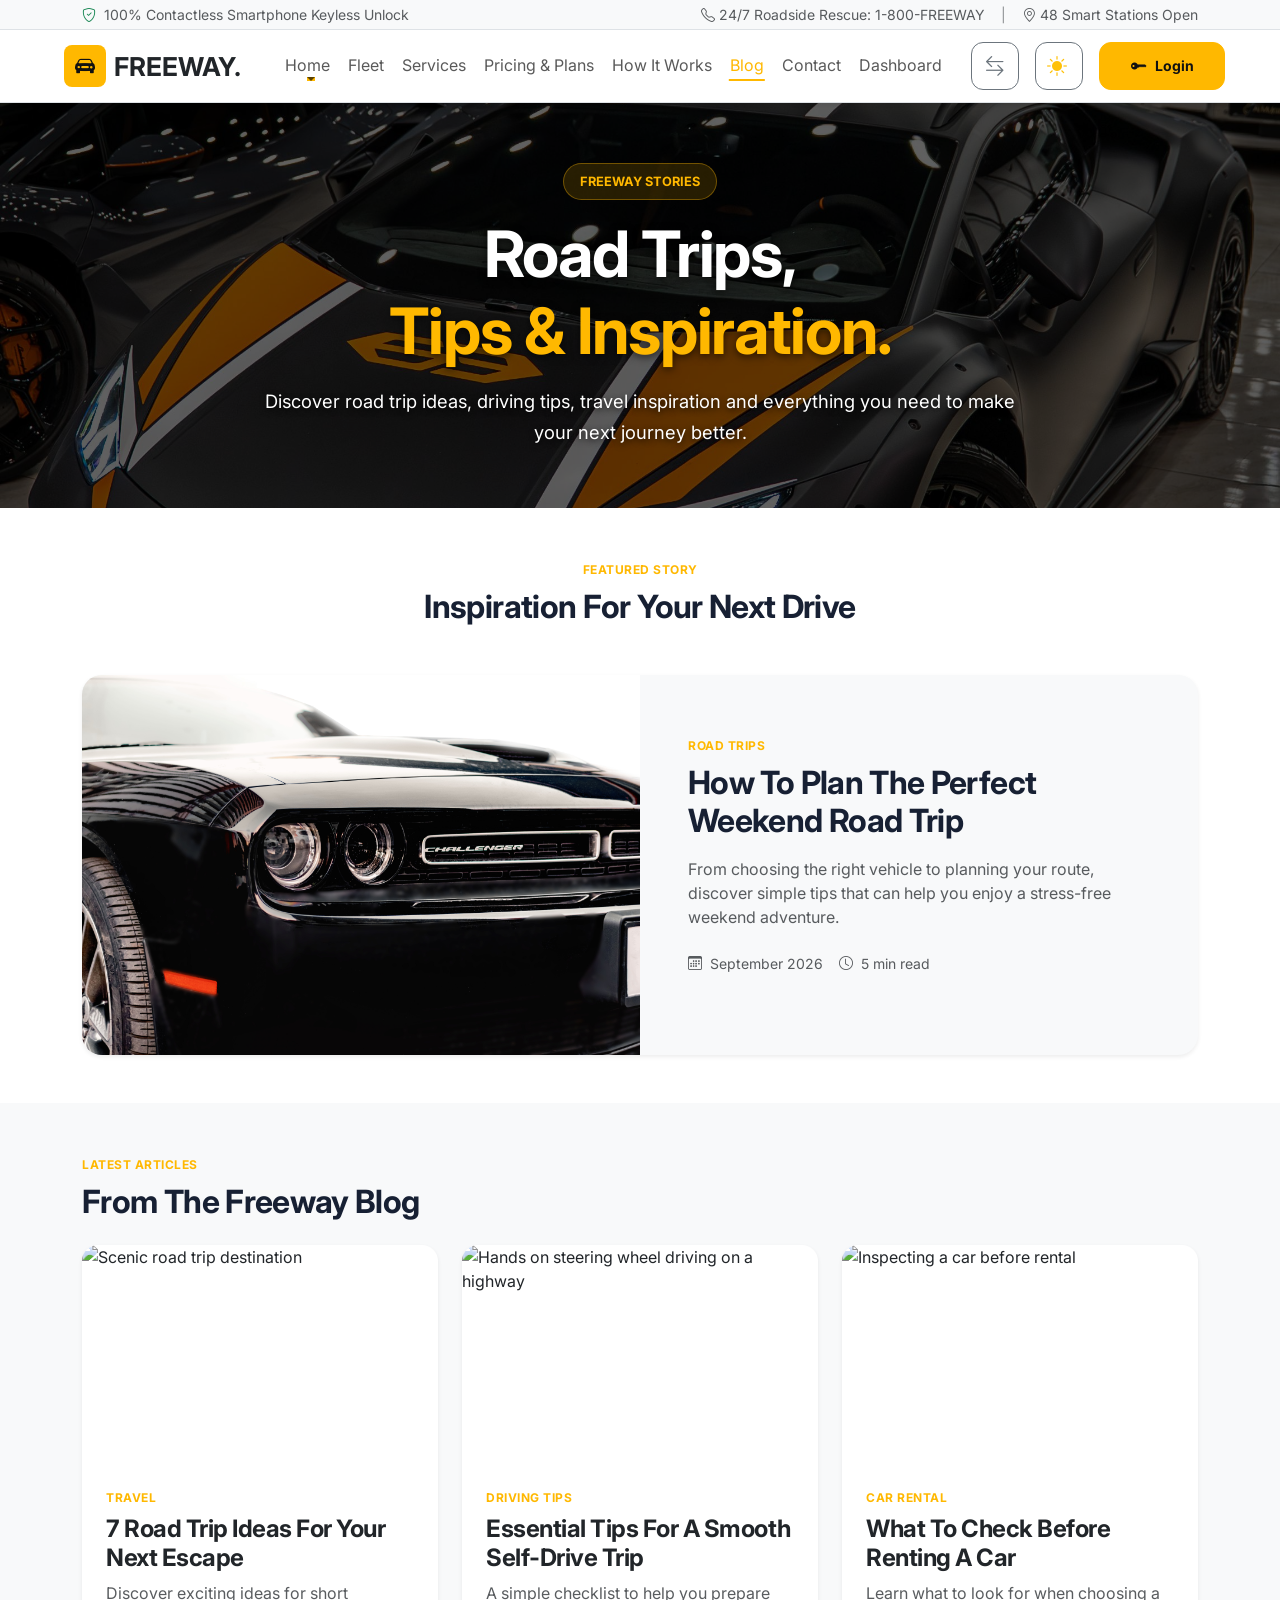
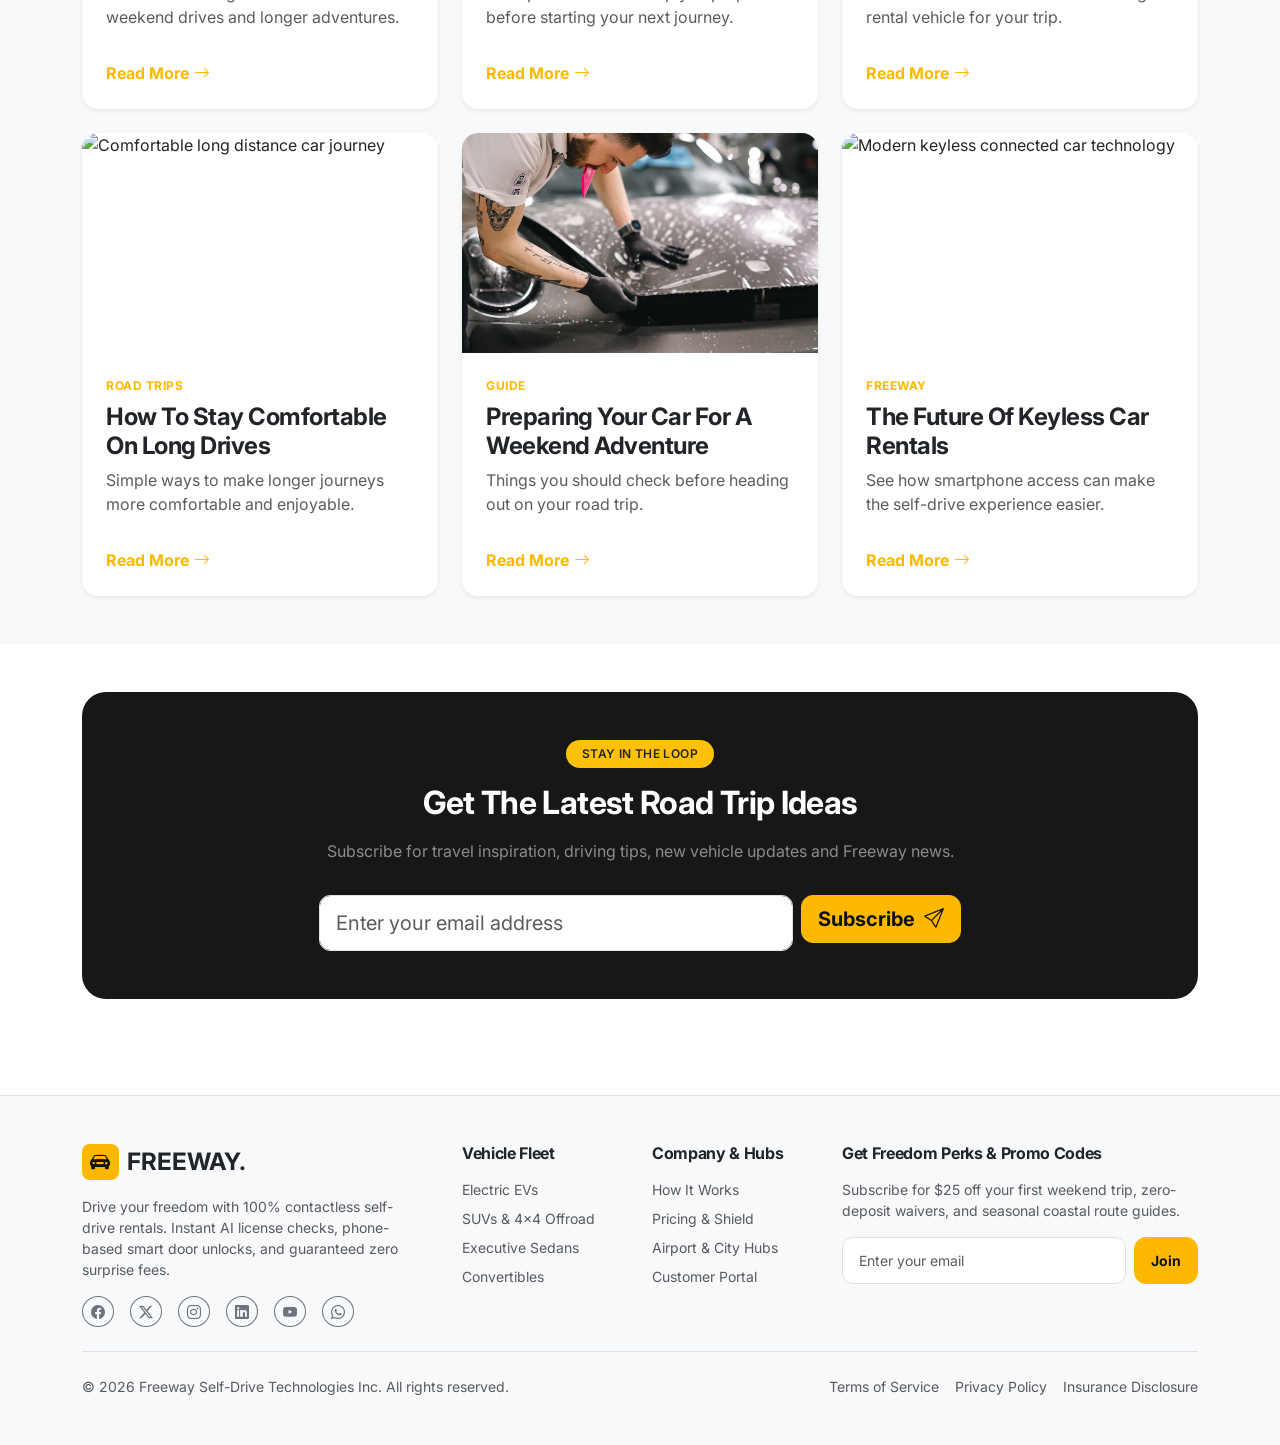
==== commit 6dac69b7: "Update website" ====
--- a/blog.html
+++ b/blog.html
@@ -198,8 +198,7 @@
           <div>
             <i class="bi bi-shield-check text-success me-1"></i>
             <span
-              >100% Contactless Smartphone Keyless Unlock • Zero Security
-              Deposit Options</span
+              >100% Contactless Smartphone Keyless Unlock </span
             >
           </div>
           <div class="d-flex align-items-center gap-3">
@@ -216,7 +215,7 @@
       </div>
 
       <!-- Main Navigation Bar -->
-      <nav class="navbar navbar-expand-lg bg-body">
+      <nav class="navbar navbar-expand-xl bg-body">
         <div class="container">
           <!-- Brand Logo -->
           <a
@@ -2003,171 +2002,296 @@
 ===================================================== -->
 
  <footer class="bg-body-tertiary text-body border-top border-body py-5 mt-5">
-      <div class="container">
-        <div class="row g-4">
-          <div class="col-lg-4">
+  <div class="container">
+
+    <div class="row g-4">
+
+      <!-- BRAND + SOCIAL MEDIA -->
+      <div class="col-lg-4">
+
+        <a
+          class="d-flex align-items-center fw-bold fs-4 text-body text-decoration-none mb-3"
+          href="index.html"
+        >
+          <span class="badge bg-freeway me-2 p-2 rounded-3">
+            <i class="bi bi-car-front-fill fs-5"></i>
+          </span>
+
+          <span>
+            FREEWAY<span class="text-freeway">.</span>
+          </span>
+        </a>
+
+        <p class="small text-body-secondary pe-lg-4">
+          Drive your freedom with 100% contactless self-drive rentals.
+          Instant AI license checks, phone-based smart door unlocks, and
+          guaranteed zero surprise fees.
+        </p>
+
+
+        <!-- SOCIAL MEDIA -->
+        <div class="d-flex gap-3 mt-3">
+
+          <!-- Facebook -->
+          <a
+            href="https://www.facebook.com/"
+            target="_blank"
+            rel="noopener noreferrer"
+            class="btn btn-sm btn-outline-secondary rounded-circle"
+            aria-label="Facebook"
+          >
+            <i class="bi bi-facebook"></i>
+          </a>
+
+
+          <!-- X / Twitter -->
+          <a
+            href="https://x.com/"
+            target="_blank"
+            rel="noopener noreferrer"
+            class="btn btn-sm btn-outline-secondary rounded-circle"
+            aria-label="X"
+          >
+            <i class="bi bi-twitter-x"></i>
+          </a>
+
+
+          <!-- Instagram -->
+          <a
+            href="https://www.instagram.com/"
+            target="_blank"
+            rel="noopener noreferrer"
+            class="btn btn-sm btn-outline-secondary rounded-circle"
+            aria-label="Instagram"
+          >
+            <i class="bi bi-instagram"></i>
+          </a>
+
+
+          <!-- LinkedIn -->
+          <a
+            href="https://www.linkedin.com/"
+            target="_blank"
+            rel="noopener noreferrer"
+            class="btn btn-sm btn-outline-secondary rounded-circle"
+            aria-label="LinkedIn"
+          >
+            <i class="bi bi-linkedin"></i>
+          </a>
+
+
+          <!-- YouTube -->
+          <a
+            href="https://www.youtube.com/"
+            target="_blank"
+            rel="noopener noreferrer"
+            class="btn btn-sm btn-outline-secondary rounded-circle"
+            aria-label="YouTube"
+          >
+            <i class="bi bi-youtube"></i>
+          </a>
+
+
+          <!-- WhatsApp -->
+          <a
+            href="https://wa.me/"
+            target="_blank"
+            rel="noopener noreferrer"
+            class="btn btn-sm btn-outline-secondary rounded-circle"
+            aria-label="WhatsApp"
+          >
+            <i class="bi bi-whatsapp"></i>
+          </a>
+
+        </div>
+      </div>
+
+
+      <!-- VEHICLE FLEET -->
+      <div class="col-6 col-md-3 col-lg-2">
+
+        <h6 class="fw-bold text-body mb-3">
+          Vehicle Fleet
+        </h6>
+
+        <ul
+          class="list-unstyled small text-body-secondary d-flex flex-column gap-2"
+        >
+
+          <li>
             <a
-              class="d-flex align-items-center fw-bold fs-4 text-body text-decoration-none mb-3"
-              href="index.html"
+              href="fleet.html?category=Electric"
+              class="text-body-secondary text-decoration-none"
             >
-              <span class="badge bg-freeway me-2 p-2 rounded-3">
-                <i class="bi bi-car-front-fill fs-5"></i>
-              </span>
-              <span>FREEWAY<span class="text-freeway">.</span></span>
+              Electric EVs
             </a>
-            <p class="small text-body-secondary pe-lg-4">
-              Drive your freedom with 100% contactless self-drive rentals.
-              Instant AI license checks, phone-based smart door unlocks, and
-              guaranteed zero surprise fees.
-            </p>
-            <div class="d-flex gap-3">
-              <a
-                href="#"
-                class="btn btn-sm btn-outline-secondary rounded-circle"
-                ><i class="bi bi-facebook"></i
-              ></a>
-              <a
-                href="#"
-                class="btn btn-sm btn-outline-secondary rounded-circle"
-                ><i class="bi bi-twitter-x"></i
-              ></a>
-              <a
-                href="#"
-                class="btn btn-sm btn-outline-secondary rounded-circle"
-                ><i class="bi bi-instagram"></i
-              ></a>
-              <a
-                href="#"
-                class="btn btn-sm btn-outline-secondary rounded-circle"
-                ><i class="bi bi-linkedin"></i
-              ></a>
-            </div>
-          </div>
-
-          <div class="col-6 col-md-3 col-lg-2">
-            <h6 class="fw-bold text-body mb-3">Vehicle Fleet</h6>
-            <ul
-              class="list-unstyled small text-body-secondary d-flex flex-column gap-2"
+          </li>
+
+          <li>
+            <a
+              href="fleet.html?category=SUV"
+              class="text-body-secondary text-decoration-none"
             >
-              <li>
-                <a
-                  href="fleet.html?category=Electric"
-                  class="text-body-secondary text-decoration-none"
-                  >Electric EVs</a
-                >
-              </li>
-              <li>
-                <a
-                  href="fleet.html?category=SUV"
-                  class="text-body-secondary text-decoration-none"
-                  >SUVs & 4x4 Offroad</a
-                >
-              </li>
-              <li>
-                <a
-                  href="fleet.html?category=Sedan"
-                  class="text-body-secondary text-decoration-none"
-                  >Executive Sedans</a
-                >
-              </li>
-              <li>
-                <a
-                  href="fleet.html?category=Convertible"
-                  class="text-body-secondary text-decoration-none"
-                  >Convertibles</a
-                >
-              </li>
-            </ul>
-          </div>
-
-          <div class="col-6 col-md-3 col-lg-2">
-            <h6 class="fw-bold text-body mb-3">Company & Hubs</h6>
-            <ul
-              class="list-unstyled small text-body-secondary d-flex flex-column gap-2"
+              SUVs & 4x4 Offroad
+            </a>
+          </li>
+
+          <li>
+            <a
+              href="fleet.html?category=Sedan"
+              class="text-body-secondary text-decoration-none"
             >
-              <li>
-                <a
-                  href="how-it-works.html"
-                  class="text-body-secondary text-decoration-none"
-                  >How It Works</a
-                >
-              </li>
-              <li>
-                <a
-                  href="pricing.html"
-                  class="text-body-secondary text-decoration-none"
-                  >Pricing & Shield</a
-                >
-              </li>
-              <li>
-                <a
-                  href="locations.html"
-                  class="text-body-secondary text-decoration-none"
-                  >Airport & City Hubs</a
-                >
-              </li>
-              <li>
-                <a
-                  href="dashboard.html"
-                  class="text-body-secondary text-decoration-none"
-                  >Customer Portal</a
-                >
-              </li>
-            </ul>
-          </div>
-
-          <div class="col-md-6 col-lg-4">
-            <h6 class="fw-bold text-body mb-3">
-              Get Freedom Perks & Promo Codes
-            </h6>
-            <p class="small text-body-secondary">
-              Subscribe for $25 off your first weekend trip, zero-deposit
-              waivers, and seasonal coastal route guides.
-            </p>
-            <form
-              class="d-flex gap-2"
-              onsubmit="
-                event.preventDefault();
-                showToast(
-                  'Subscribed! $25 promo code sent to your email.',
-                  'success',
-                );
-              "
+              Executive Sedans
+            </a>
+          </li>
+
+          <li>
+            <a
+              href="fleet.html?category=Convertible"
+              class="text-body-secondary text-decoration-none"
             >
-              <input
-                type="email"
-                class="form-control form-control-sm bg-body text-body border-body"
-                placeholder="Enter your email"
-                required
-              />
-              <button type="submit" class="btn btn-freeway btn-sm px-3">
-                Join
-              </button>
-            </form>
-          </div>
-        </div>
-
-        <div
-          class="d-flex flex-wrap justify-content-between align-items-center pt-4 mt-4 border-top border-body small text-body-secondary"
+              Convertibles
+            </a>
+          </li>
+
+        </ul>
+      </div>
+
+
+      <!-- COMPANY & HUBS -->
+      <div class="col-6 col-md-3 col-lg-2">
+
+        <h6 class="fw-bold text-body mb-3">
+          Company & Hubs
+        </h6>
+
+        <ul
+          class="list-unstyled small text-body-secondary d-flex flex-column gap-2"
         >
-          <div>
-            &copy; 2026 Freeway Self-Drive Technologies Inc. All rights
-            reserved.
-          </div>
-          <div class="d-flex gap-3 mt-2 mt-sm-0">
-            <a href="#" class="text-body-secondary text-decoration-none"
-              >Terms of Service</a
+
+          <li>
+            <a
+              href="how-it-works.html"
+              class="text-body-secondary text-decoration-none"
             >
-            <a href="#" class="text-body-secondary text-decoration-none"
-              >Privacy Policy</a
+              How It Works
+            </a>
+          </li>
+
+          <li>
+            <a
+              href="pricing.html"
+              class="text-body-secondary text-decoration-none"
             >
-            <a href="#" class="text-body-secondary text-decoration-none"
-              >Insurance Disclosure</a
+              Pricing & Shield
+            </a>
+          </li>
+
+          <li>
+            <a
+              href="locations.html"
+              class="text-body-secondary text-decoration-none"
             >
-          </div>
-        </div>
-      </div>
-    </footer>
+              Airport & City Hubs
+            </a>
+          </li>
+
+          <li>
+            <a
+              href="dashboard.html"
+              class="text-body-secondary text-decoration-none"
+            >
+              Customer Portal
+            </a>
+          </li>
+
+        </ul>
+      </div>
+
+
+      <!-- NEWSLETTER -->
+      <div class="col-md-6 col-lg-4">
+
+        <h6 class="fw-bold text-body mb-3">
+          Get Freedom Perks & Promo Codes
+        </h6>
+
+        <p class="small text-body-secondary">
+          Subscribe for $25 off your first weekend trip, zero-deposit
+          waivers, and seasonal coastal route guides.
+        </p>
+
+        <form
+          class="d-flex gap-2"
+          onsubmit="
+            event.preventDefault();
+            showToast(
+              'Subscribed! $25 promo code sent to your email.',
+              'success'
+            );
+          "
+        >
+
+          <input
+            type="email"
+            class="form-control form-control-sm bg-body text-body border-body"
+            placeholder="Enter your email"
+            required
+          />
+
+          <button
+            type="submit"
+            class="btn btn-freeway btn-sm px-3"
+          >
+            Join
+          </button>
+
+        </form>
+
+      </div>
+
+    </div>
+
+
+    <!-- COPYRIGHT + LEGAL LINKS -->
+    <div
+      class="d-flex flex-wrap justify-content-between align-items-center pt-4 mt-4 border-top border-body small text-body-secondary"
+    >
+
+      <div>
+        &copy; 2026 Freeway Self-Drive Technologies Inc.
+        All rights reserved.
+      </div>
+
+      <div class="d-flex gap-3 mt-2 mt-sm-0">
+
+        <a
+          href="#"
+          class="text-body-secondary text-decoration-none"
+        >
+          Terms of Service
+        </a>
+
+        <a
+          href="#"
+          class="text-body-secondary text-decoration-none"
+        >
+          Privacy Policy
+        </a>
+
+        <a
+          href="#"
+          class="text-body-secondary text-decoration-none"
+        >
+          Insurance Disclosure
+        </a>
+
+      </div>
+
+    </div>
+
+  </div>
+</footer>
 
 
 
--- a/styles.css
+++ b/styles.css
@@ -2177,4 +2177,179 @@
     white-space: nowrap !important;
     padding: 0.4rem 0.75rem !important;
   }
+}
+/* Main navbar wrapper */
+.navbar-container {
+  display: flex;
+  align-items: center;
+  justify-content: space-between;
+  width: 100%;
+  flex-wrap: nowrap; /* Prevents unwanted wrapping */
+}
+
+/* Navigation links section */
+.nav-links {
+  display: flex;
+  align-items: center;
+  gap: 1.2rem; /* Adjust gap to fit nicely at 1024px */
+}
+
+/* Right-side container holding icons + Login button (like image 2) */
+.navbar-actions {
+  display: flex;
+  align-items: center;
+  gap: 12px; /* Space between icons and login button */
+}
+/* ================================
+   FREEWAY DIFFERENCE CARDS
+================================ */
+
+.freeway-feature-card {
+    height: 100%;
+    display: flex;
+    flex-direction: column;
+    overflow: hidden;
+}
+
+.freeway-feature-image {
+    height: 220px;
+    min-height: 220px;
+    overflow: hidden;
+}
+
+.freeway-feature-image img {
+    width: 100%;
+    height: 100%;
+    object-fit: cover;
+    display: block;
+}
+
+.freeway-feature-card .card-body {
+    flex: 1;
+    display: flex;
+    flex-direction: column;
+    padding: 1.5rem !important;
+}
+
+.freeway-feature-card .card-body h5 {
+    min-height: 48px;
+    margin-bottom: 10px;
+}
+
+.freeway-feature-card .card-body p {
+    min-height: 72px;
+    margin-bottom: 0;
+}
+.freeway-feature-text {
+    height: 72px;
+    min-height: 72px;
+    margin-bottom: 0 !important;
+}
+@media (max-width: 1199px) {
+  .navbar-collapse {
+    text-align: left;   /* Prevents overflow */
+  }
+  .navbar-nav {
+    margin: 0;          /* Removes auto margins */
+  }
+  .nav-actions {
+    justify-content: flex-start; /* Keeps buttons visible */
+  }
+}
+/* ================================
+   HOME DROPDOWN
+================================ */
+
+.home-dropdown {
+    min-width: 200px;
+    padding: 12px 0;
+    margin-top: 12px !important;
+
+    background: #ffffff;
+    border: none !important;
+    border-radius: 20px;
+
+    box-shadow: 0 8px 25px rgba(0, 0, 0, 0.15) !important;
+}
+
+/* Dropdown items */
+.home-dropdown .dropdown-item {
+    padding: 12px 28px;
+    font-size: 18px;
+    color: #343434;
+
+    display: flex;
+    align-items: center;
+
+    background: transparent !important;
+    transition: 0.2s ease;
+}
+
+/* Icons */
+.home-dropdown .dropdown-item i {
+    font-size: 18px;
+    width: 22px;
+}
+
+/* Hover */
+.home-dropdown .dropdown-item:hover {
+    color: #299548;
+    background: transparent !important;
+}
+
+/* Active item */
+.home-dropdown .dropdown-item.active {
+    color: #343434;
+    background: transparent !important;
+}
+
+/* Active hover */
+.home-dropdown .dropdown-item.active:hover {
+    color: #299548;
+}
+/* =================================
+   UNIVERSAL WEBSITE FONT
+================================= */
+
+html,
+body {
+    font-family: "Inter", sans-serif !important;
+}
+
+/* Headings */
+h1,
+h2,
+h3,
+h4,
+h5,
+h6 {
+    font-family: "Inter", sans-serif !important;
+}
+
+/* Paragraphs */
+p {
+    font-family: "Inter", sans-serif !important;
+}
+
+/* Navbar */
+.navbar,
+.navbar-brand,
+.navbar-nav .nav-link,
+.dropdown-menu,
+.dropdown-item {
+    font-family: "Inter", sans-serif !important;
+}
+
+/* Buttons */
+button,
+.btn {
+    font-family: "Inter", sans-serif !important;
+}
+
+/* Forms */
+input,
+textarea,
+select,
+label {
+    font-family: "Inter", sans-serif !important;
 }
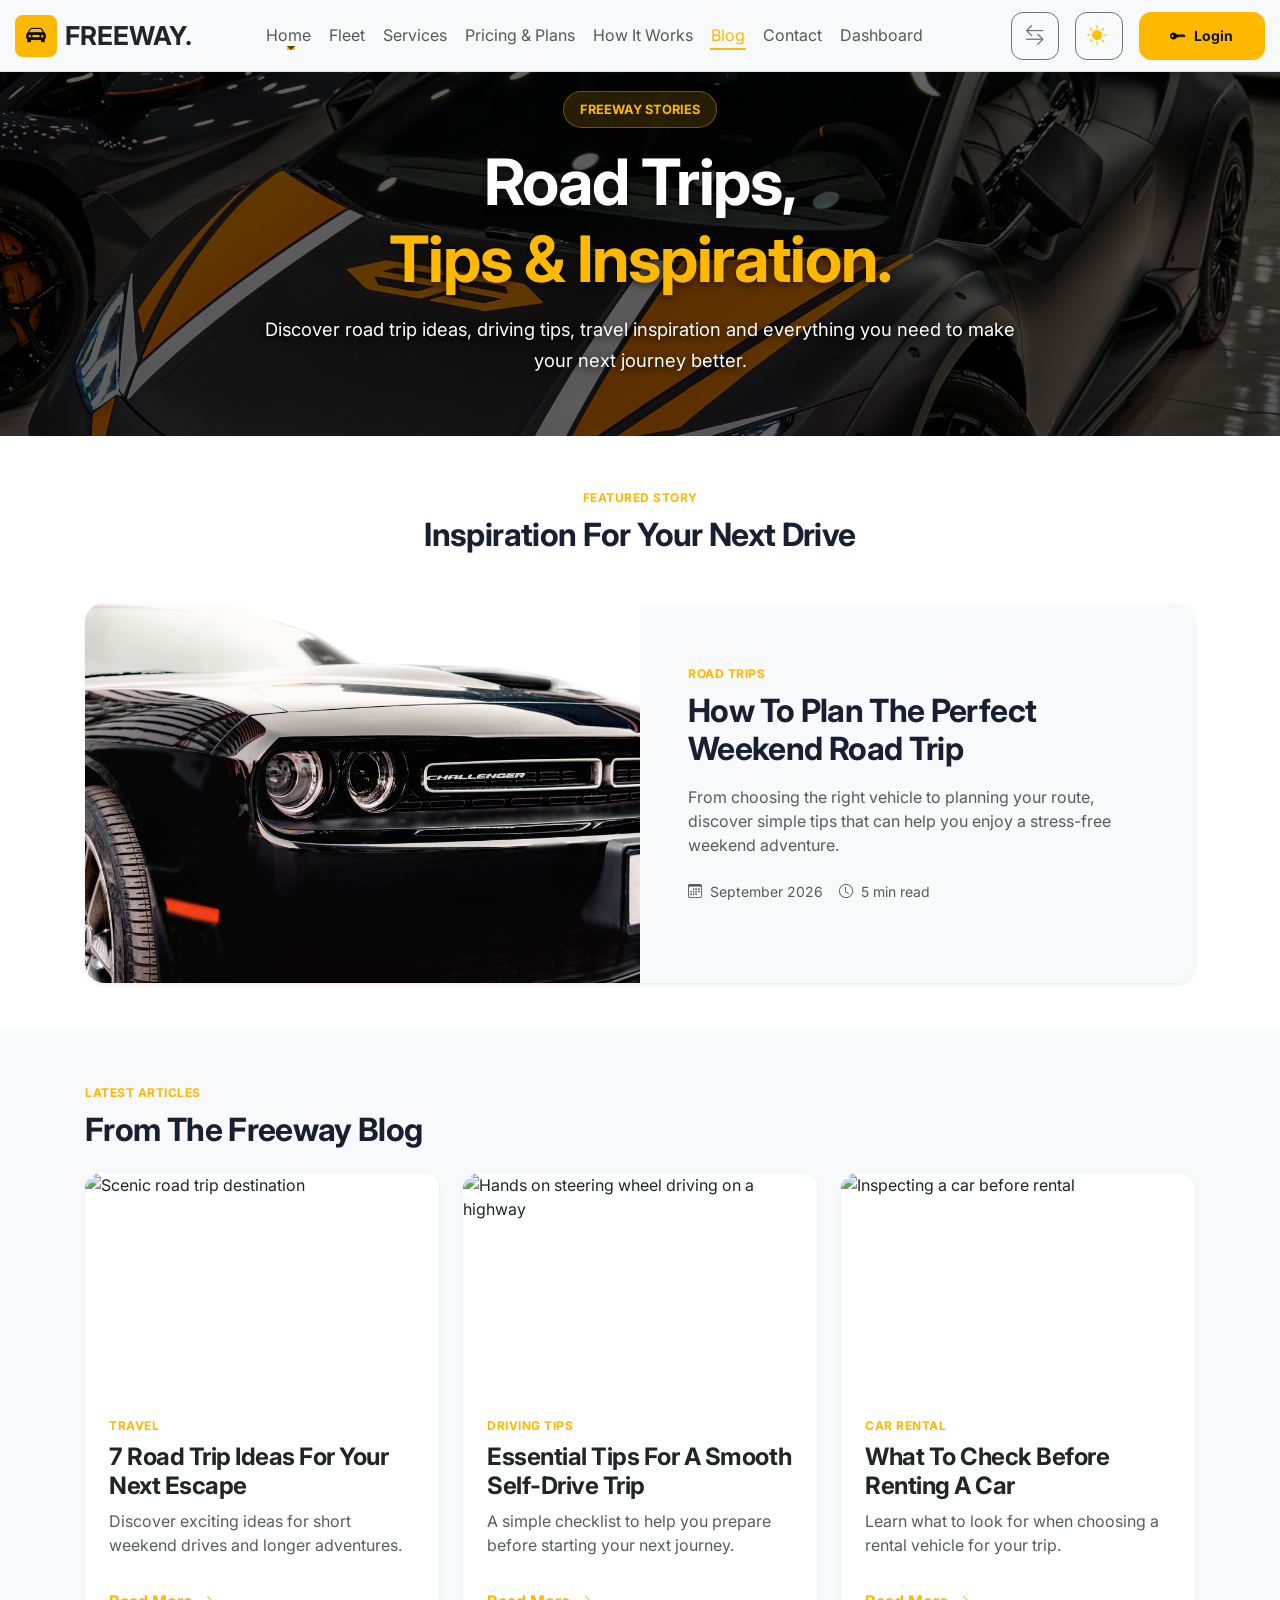
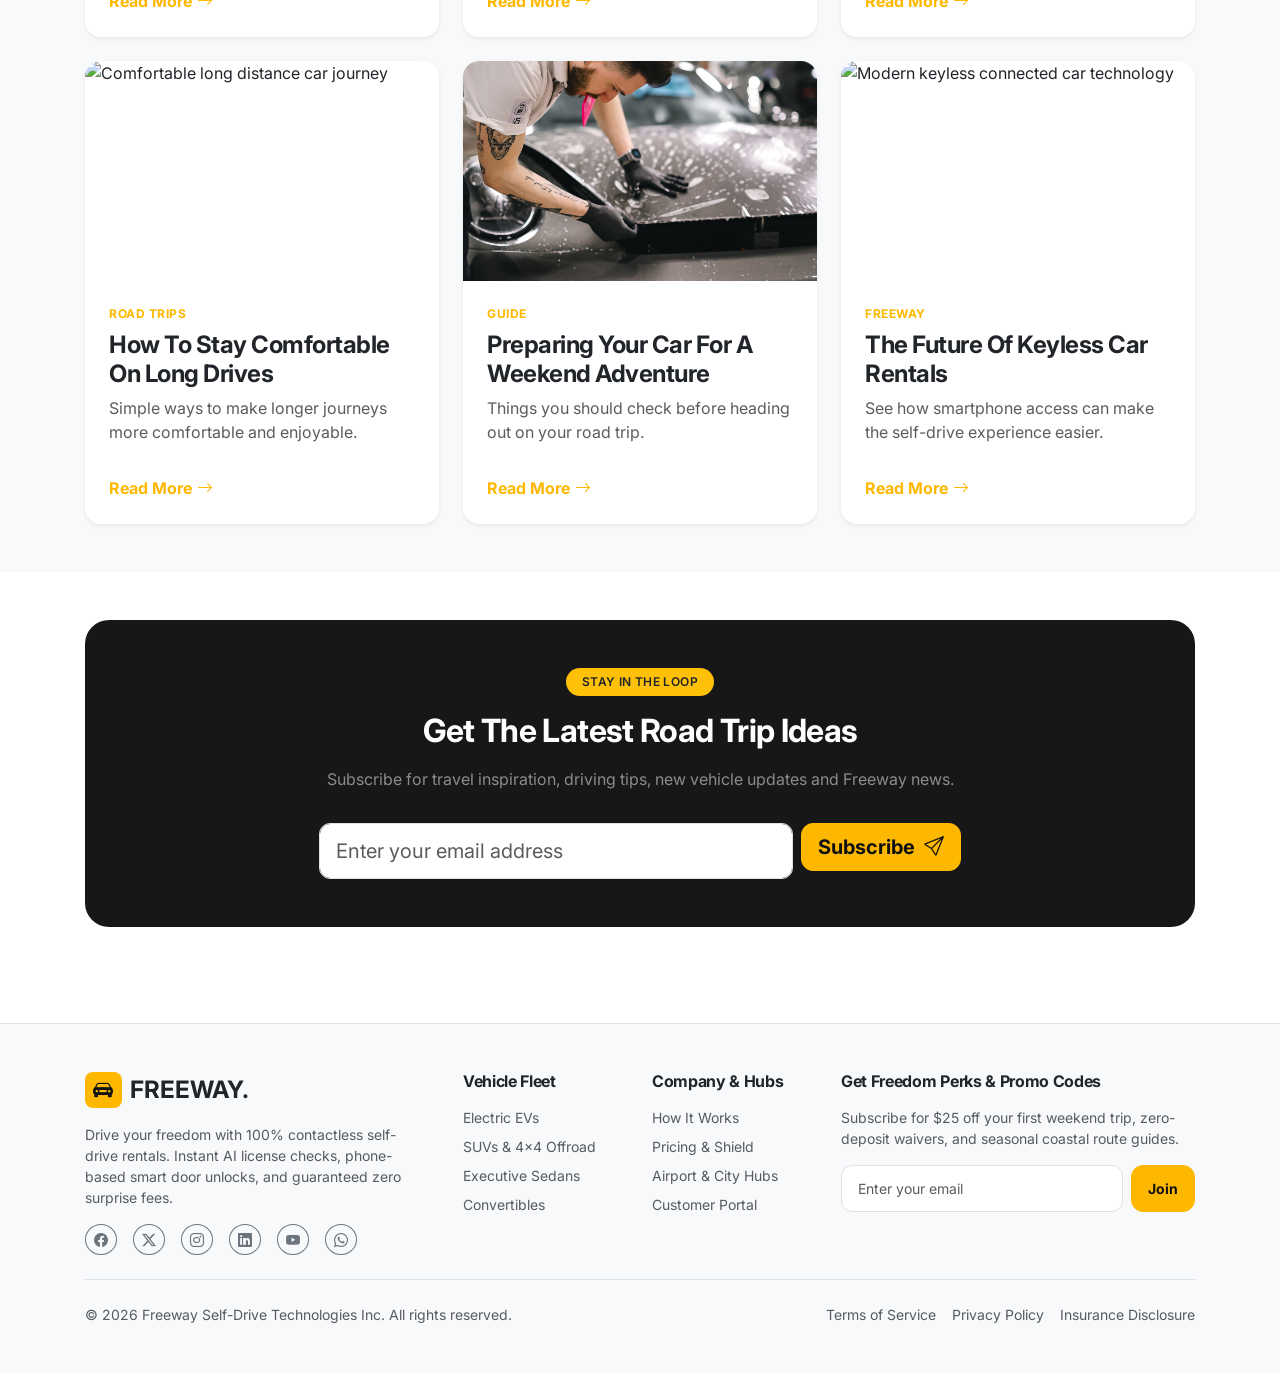
==== commit d1244710: "Update website" ====
--- a/blog.html
+++ b/blog.html
@@ -215,8 +215,7 @@
       </div>
 
       <!-- Main Navigation Bar -->
-      <nav class="navbar navbar-expand-xl bg-body">
-        <div class="container">
+<nav class="navbar navbar-expand-lg bg-body-tertiary border-bottom fixed-top">        <div class="container">
           <!-- Brand Logo -->
           <a
             class="navbar-brand d-flex align-items-center fw-bold fs-4 text-body"
--- a/styles.css
+++ b/styles.css
@@ -2352,4 +2352,60 @@
 select,
 label {
     font-family: "Inter", sans-serif !important;
+}
+/* =================================
+   UNIVERSAL LEFT / RIGHT ALIGNMENT
+================================= */
+
+html,
+body {
+    width: 100%;
+    overflow-x: hidden;
+}
+
+.container {
+    width: 100%;
+    max-width: 1140px;
+    margin-left: auto;
+    margin-right: auto;
+    padding-left: 15px !important;
+    padding-right: 15px !important;
+}
+
+/* Prevent sections from creating extra left spacing */
+section {
+    width: 100%;
+}
+
+/* Bootstrap rows */
+.row {
+    margin-left: 0;
+    margin-right: 0;
+}
+
+/* Mobile / Tablet */
+@media (max-width: 1199.98px) {
+
+    .container {
+        max-width: 100%;
+        padding-left: 20px !important;
+        padding-right: 20px !important;
+    }
+}
+
+@media (max-width: 767.98px) {
+
+    .container {
+        padding-left: 15px !important;
+        padding-right: 15px !important;
+    }
+}
+/* =========================================
+   FREEWAY - STICKY NAVBAR
+========================================= */
+
+.navbar.sticky-top {
+    position: sticky;
+    top: 0;
+    z-index: 1030;
 }
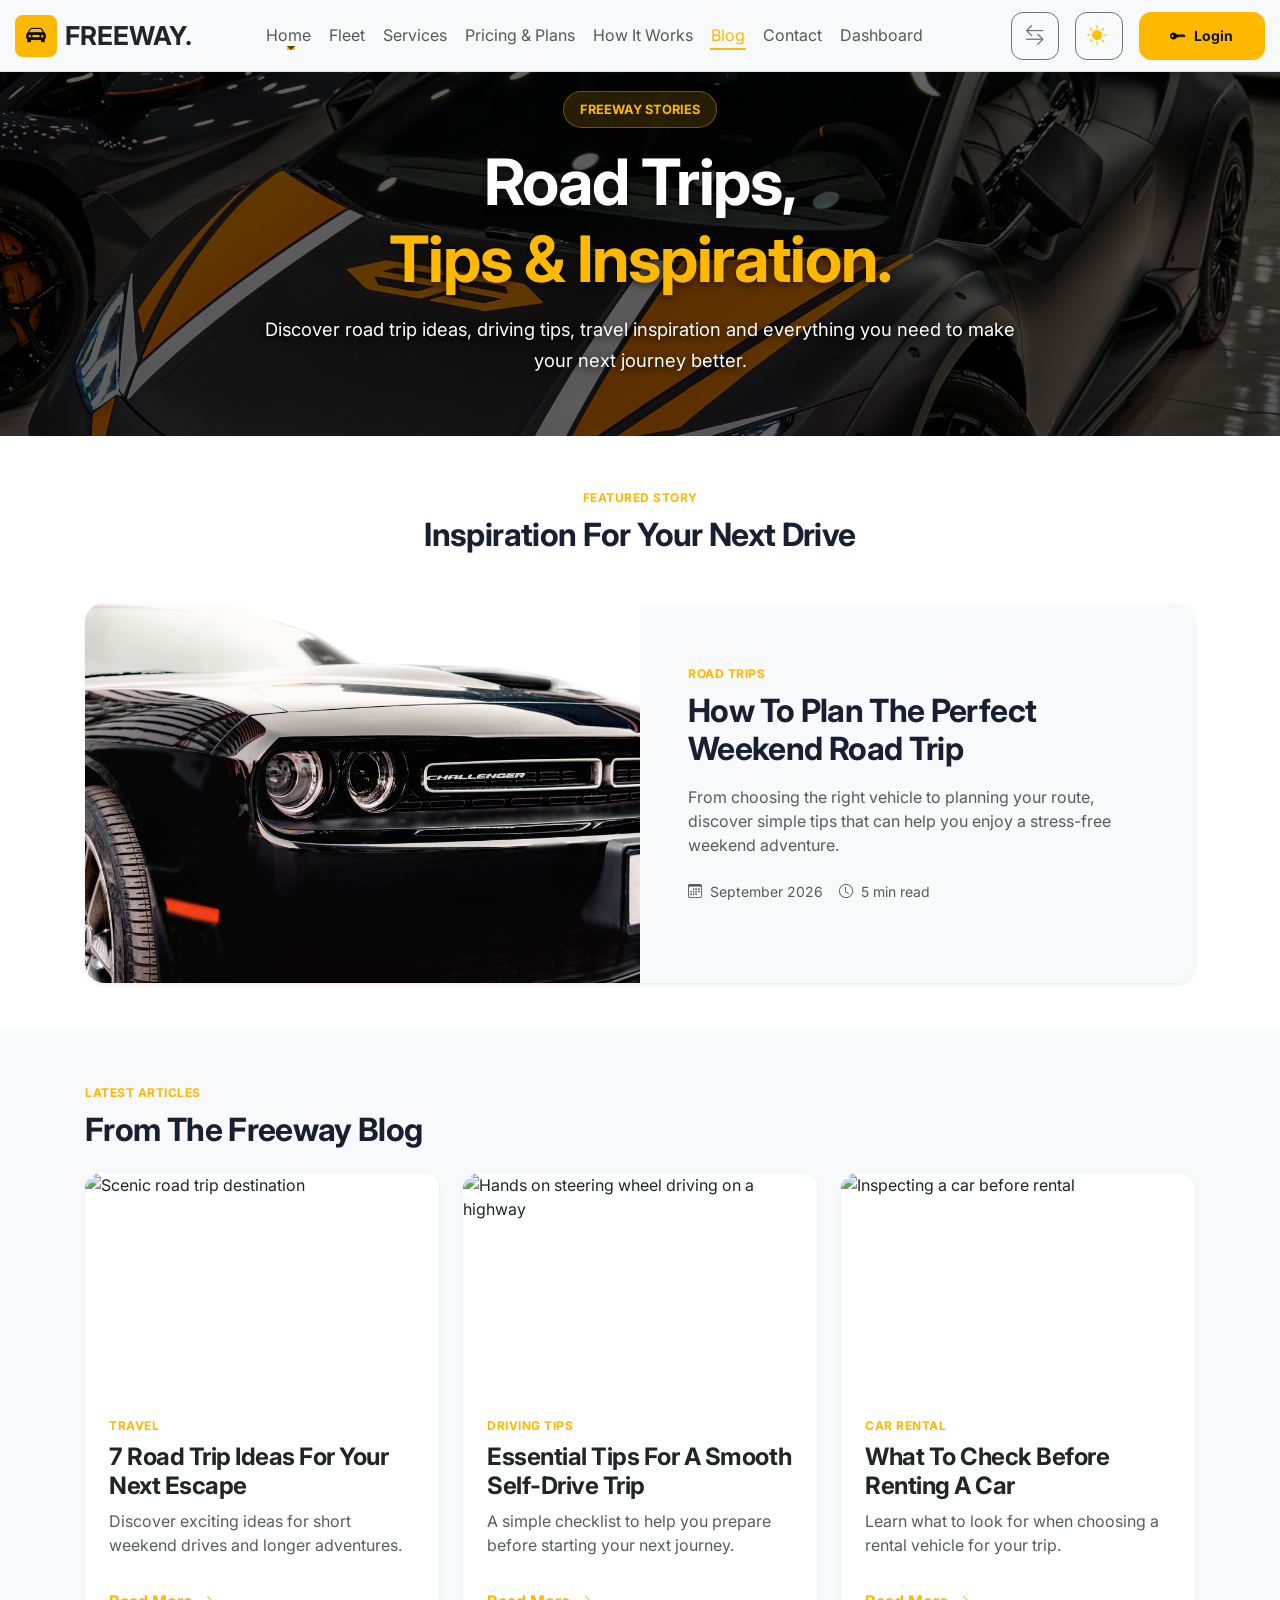
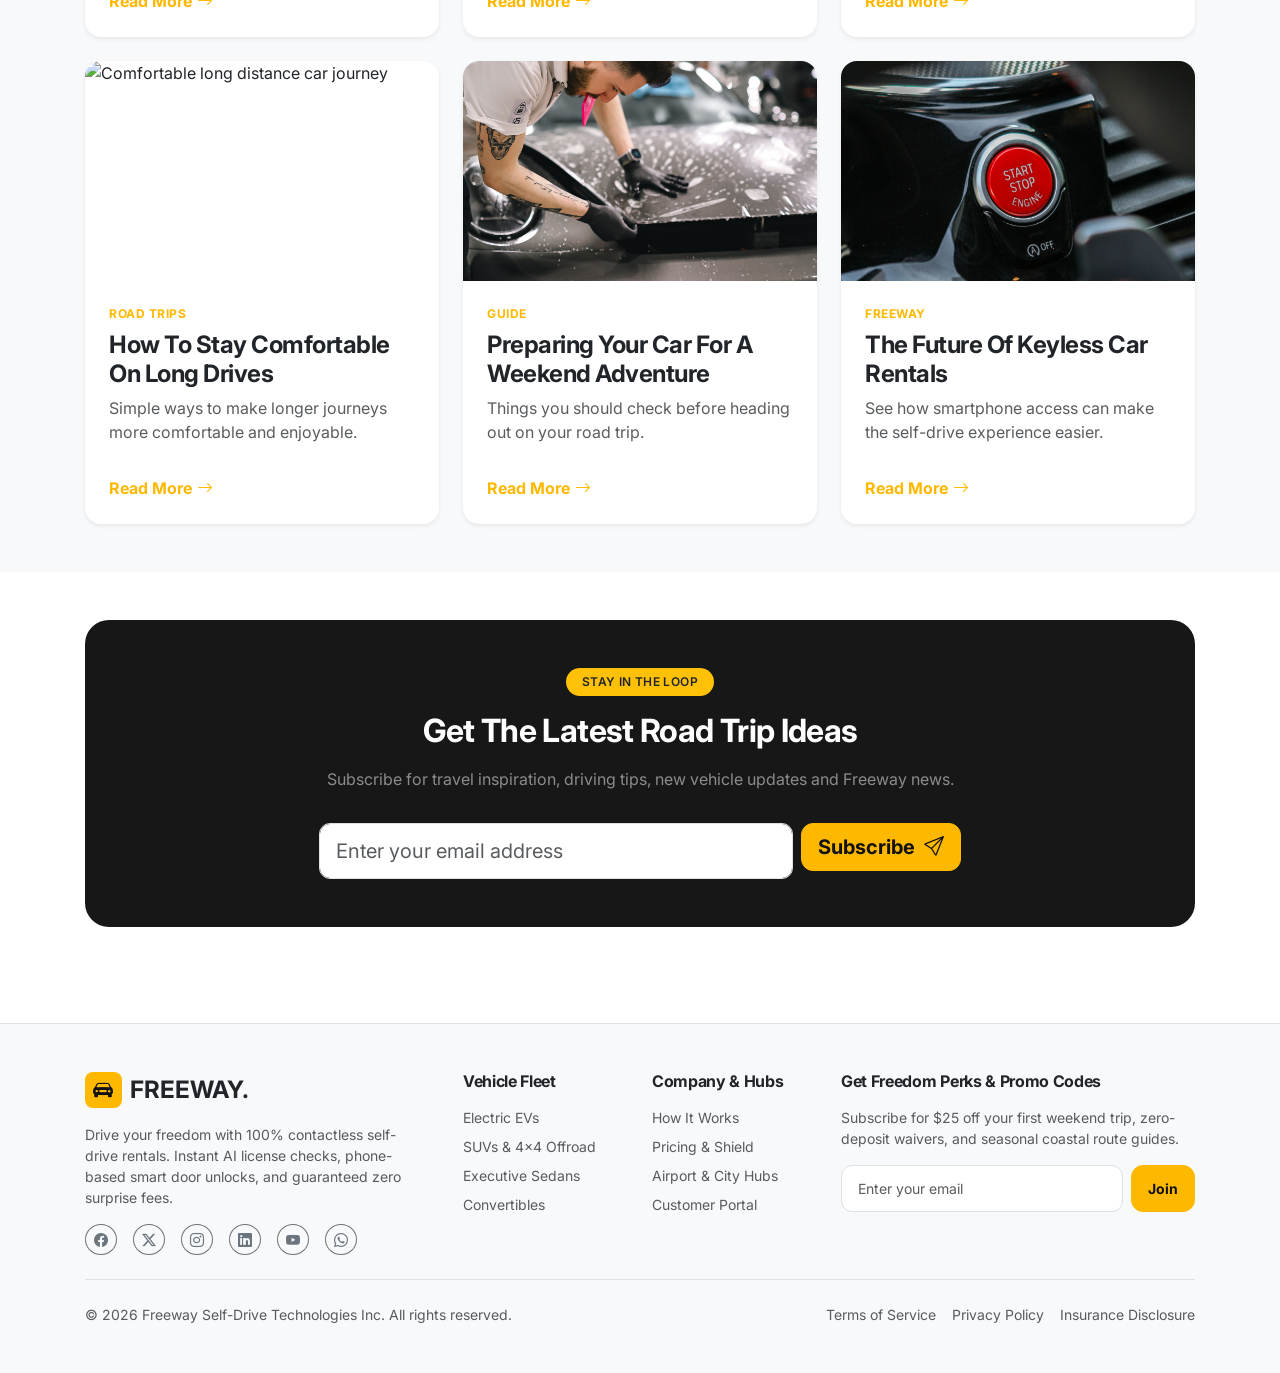
==== commit 45388a28: "Update website" ====
--- a/blog.html
+++ b/blog.html
@@ -1179,7 +1179,7 @@
         <article class="card blog-card shadow-sm h-100 border-0">
 
           <img
-            src="https://images.unsplash.com/photo-1558981806-ec527fa84c39?auto=format&fit=crop&w=800&h=500&q=80"
+            src="assets/images/blogg (2).jpg"
             alt="Modern keyless connected car technology"
             class="card-img-top"
           >
